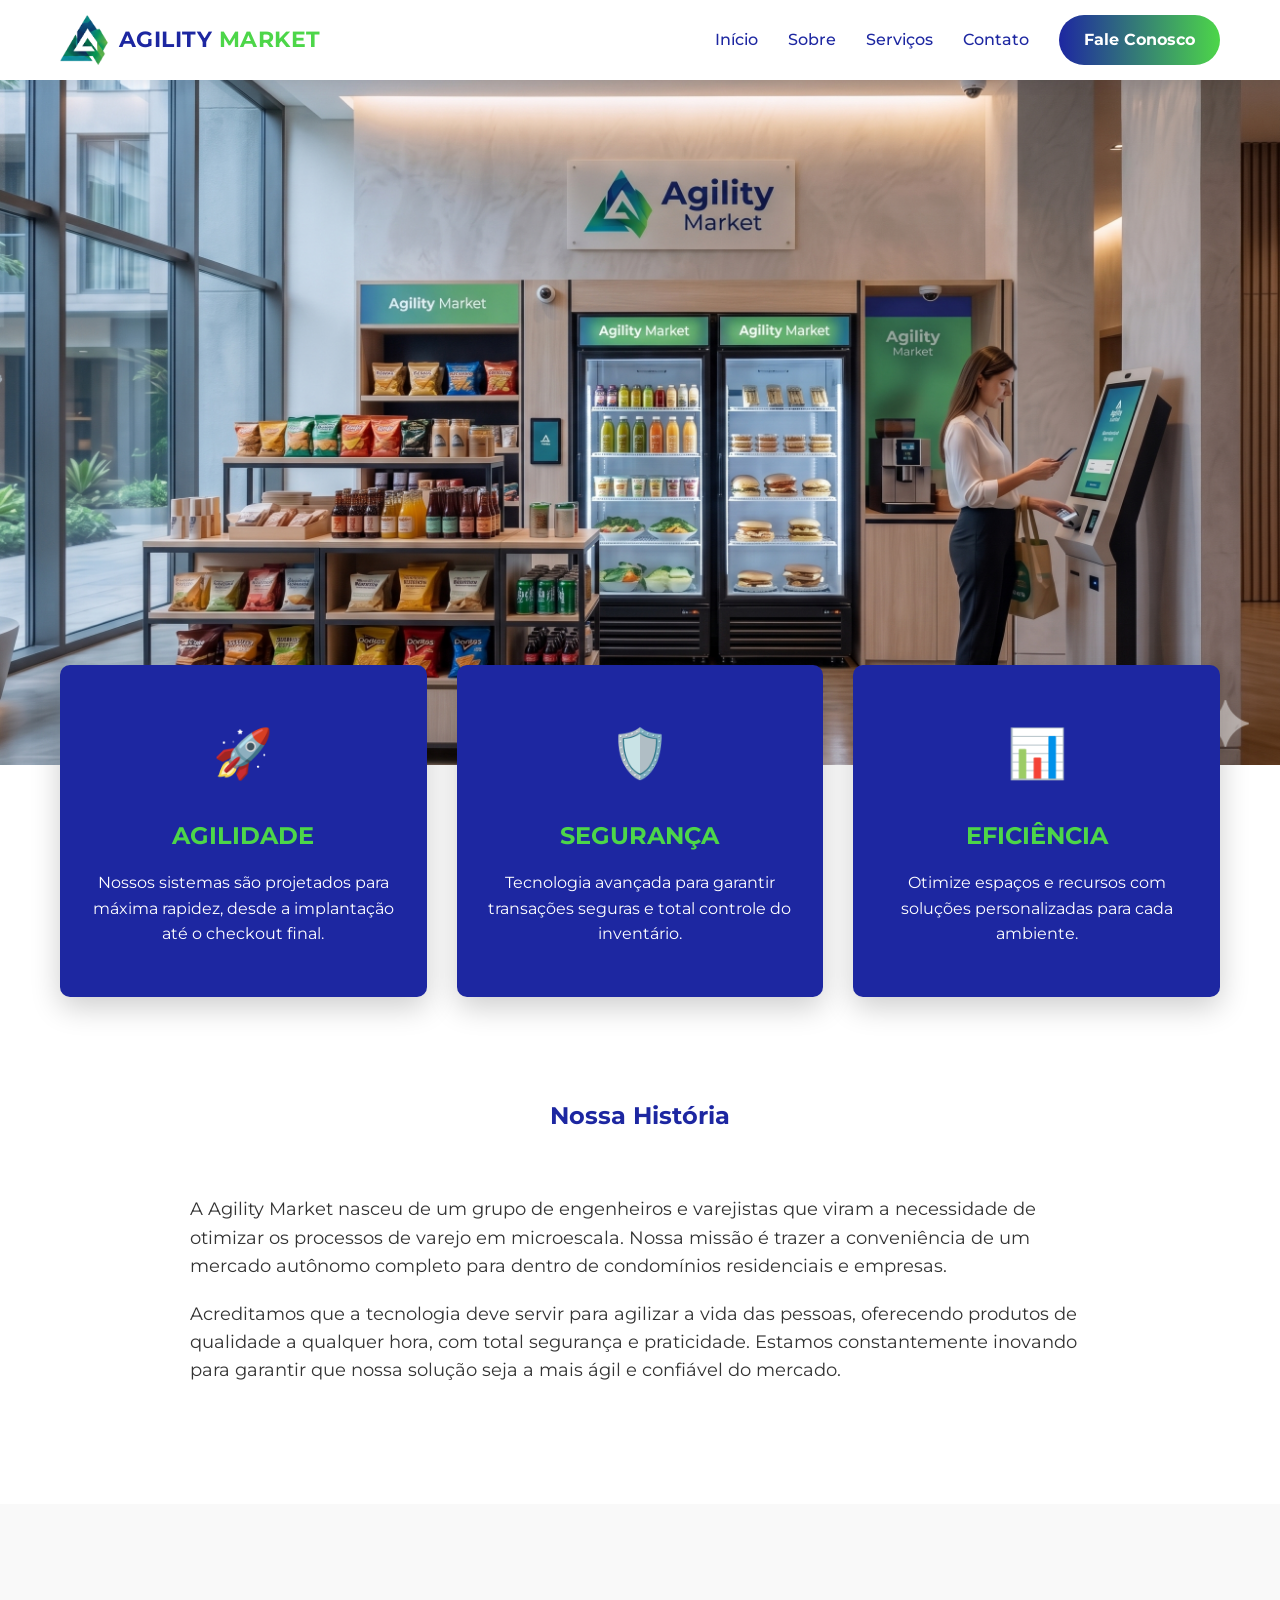
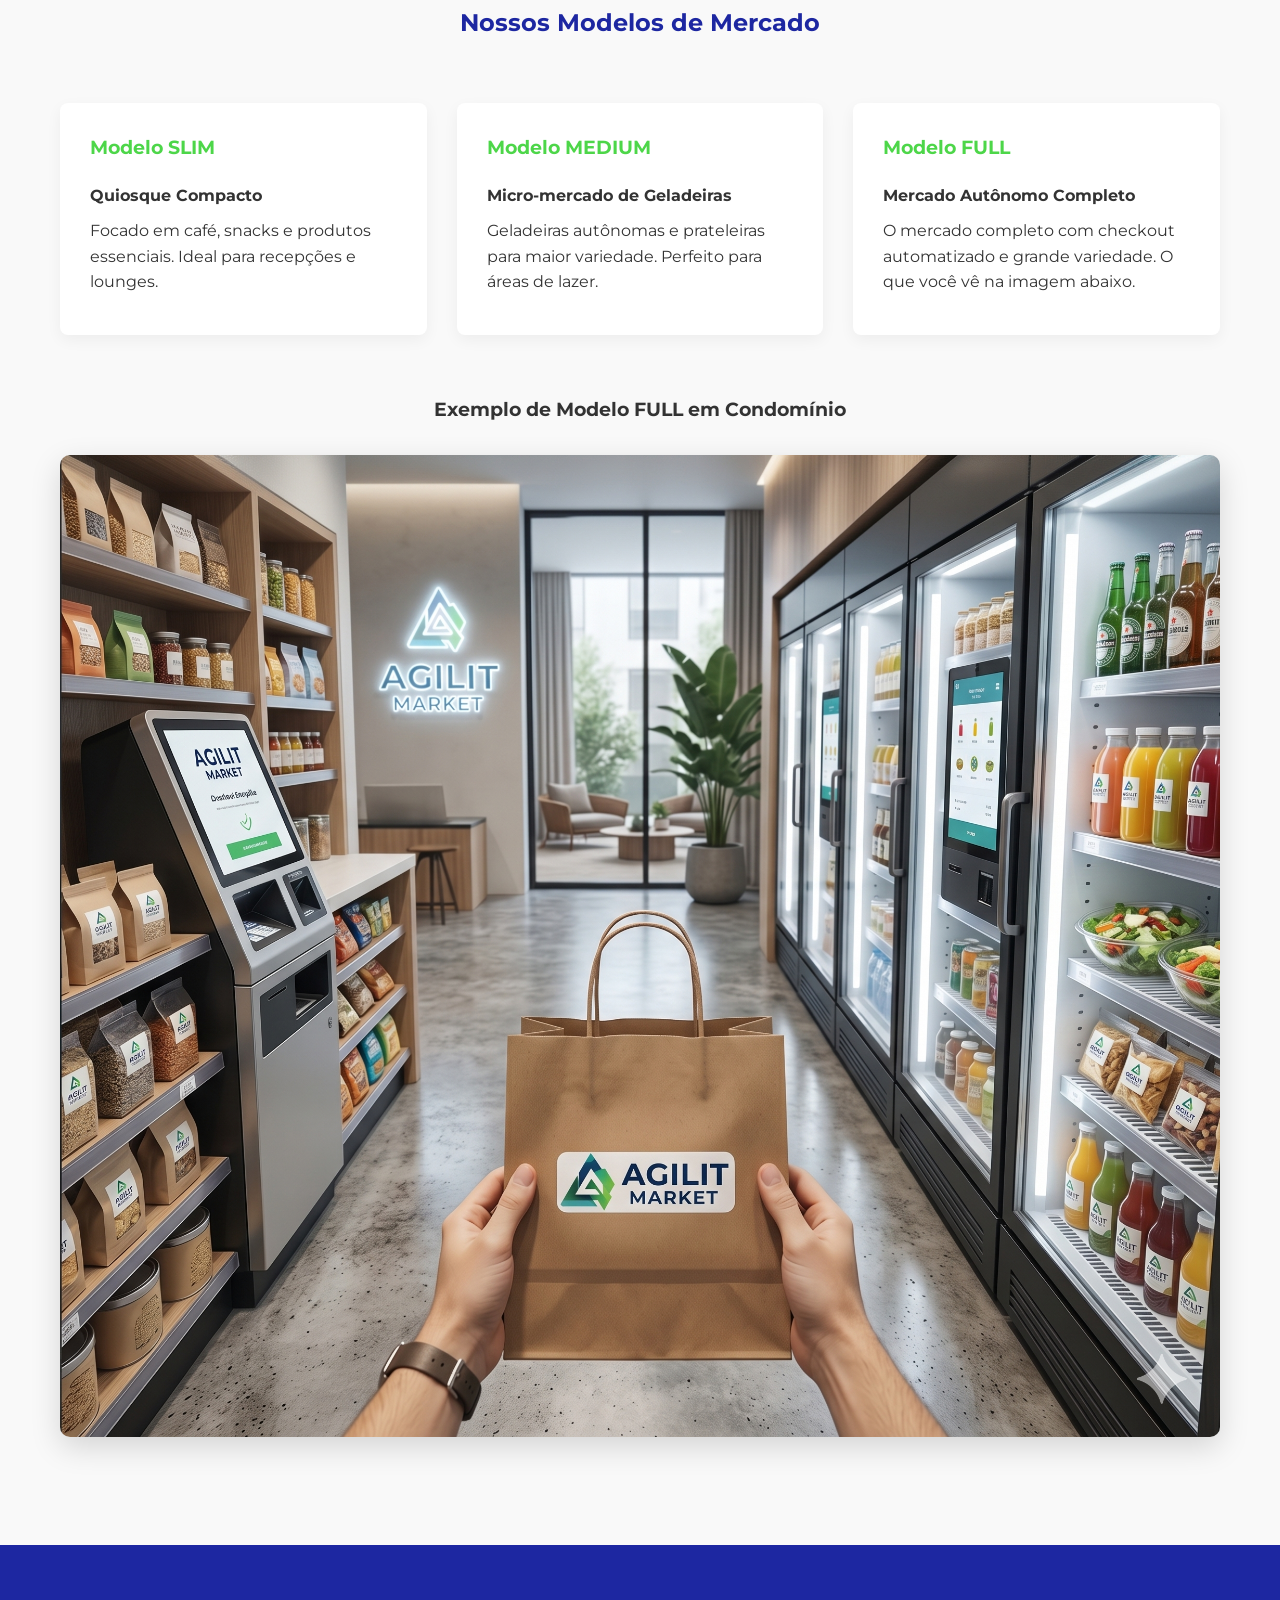
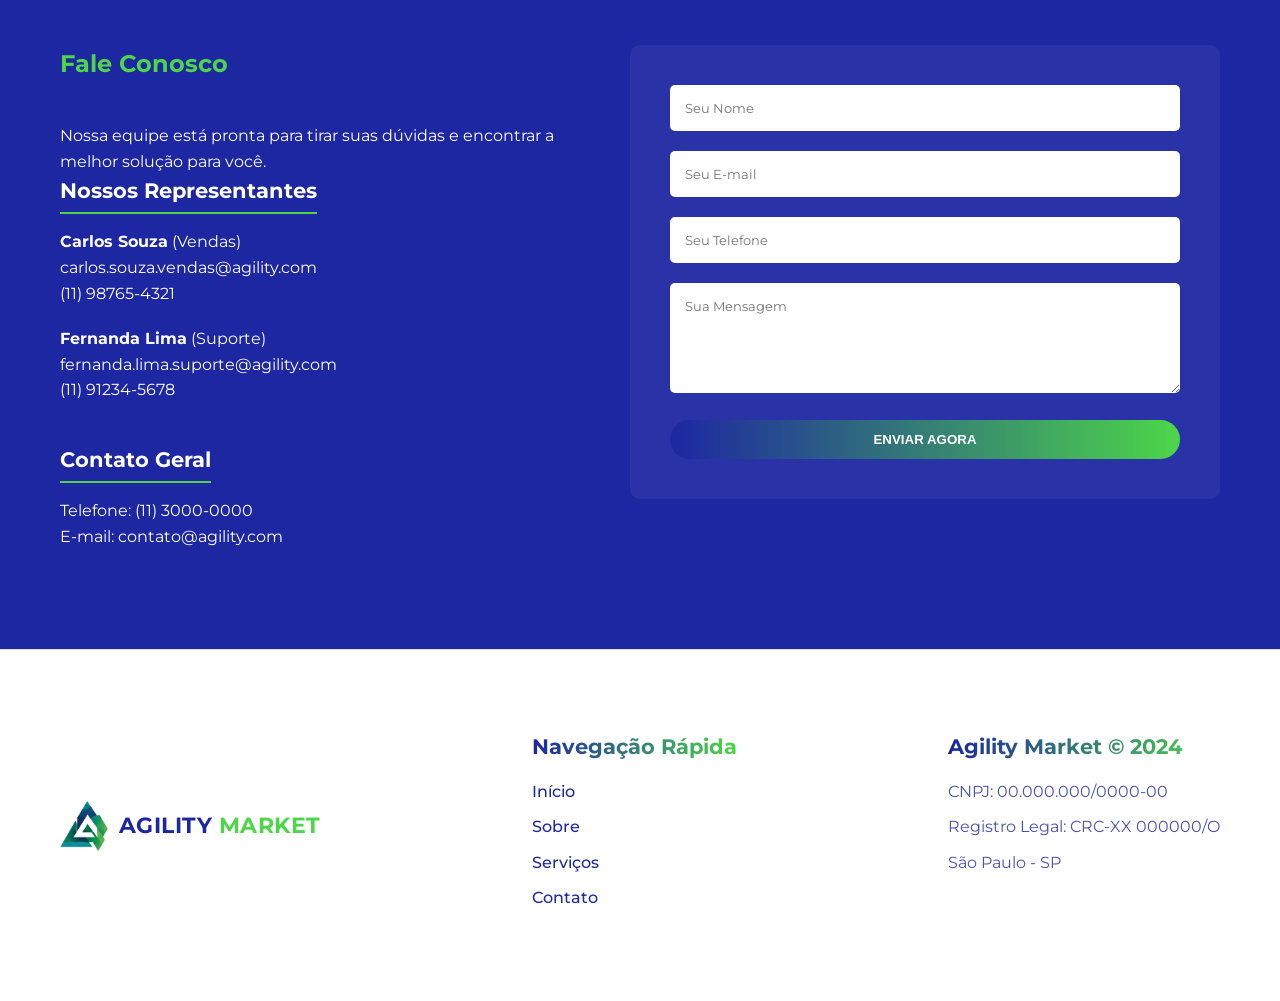
==== index.html @ 7a5734ac "Primeira versão: Landing Page Agility Market completa" ====
<!DOCTYPE html>
<html lang="pt-br">
<head>
    <meta charset="UTF-8">
    <meta name="viewport" content="width=device-width, initial-scale=1.0">
    <title>Agility Market | Soluções Inteligentes de Varejo Autônomo</title>
    <link rel="stylesheet" href="style.css">
    <link href="https://fonts.googleapis.com/css2?family=Montserrat:wght@400;500;700&display=swap" rel="stylesheet">
</head>
<body>

    <header>
        <nav class="container">
            <div class="logo">
                <img src="assets/logo_transparent.png" alt="Logotipo Agility Market">
                <span class="logo-text">AGILITY <strong>MARKET</strong></span>
            </div>
            <ul>
                <li><a href="#inicio">Início</a></li>
                <li><a href="#sobre">Sobre</a></li>
                <li><a href="#servicos">Serviços</a></li>
                <li><a href="#contato">Contato</a></li>
                <li class="btn-destaque"><a href="#contato">Fale Conosco</a></li>
            </ul>
        </nav>
    </header>

    <section id="inicio" class="hero">
        <div class="container hero-content">
            </div>
    </section>

    <section class="container cards-sobrepostos-wrapper">
        <div class="cards-grid">
            <div class="card">
                <div class="icon">🚀</div>
                <h3>AGILIDADE</h3>
                <p>Nossos sistemas são projetados para máxima rapidez, desde a implantação até o checkout final.</p>
            </div>
            <div class="card">
                <div class="icon">🛡️</div>
                <h3>SEGURANÇA</h3>
                <p>Tecnologia avançada para garantir transações seguras e total controle do inventário.</p>
            </div>
            <div class="card">
                <div class="icon">📊</div>
                <h3>EFICIÊNCIA</h3>
                <p>Otimize espaços e recursos com soluções personalizadas para cada ambiente.</p>
            </div>
        </div>
    </section>

    <section id="sobre" class="section sobre">
        <div class="container sobre-wrapper">
            <h2>Nossa História</h2>
            <div class="sobre-conteudo">
                <p>A Agility Market nasceu de um grupo de engenheiros e varejistas que viram a necessidade de otimizar os processos de varejo em microescala. Nossa missão é trazer a conveniência de um mercado autônomo completo para dentro de condomínios residenciais e empresas.</p>
                <p>Acreditamos que a tecnologia deve servir para agilizar a vida das pessoas, oferecendo produtos de qualidade a qualquer hora, com total segurança e praticidade. Estamos constantemente inovando para garantir que nossa solução seja a mais ágil e confiável do mercado.</p>
            </div>
        </div>
    </section>

    <section id="servicos" class="section servicos">
        <div class="container">
            <h2>Nossos Modelos de Mercado</h2>
            <div class="servicos-grade">
                <div class="modelo-card">
                    <h3>Modelo SLIM</h3>
                    <div class="modelo-info">
                        <p><strong>Quiosque Compacto</strong></p>
                        <p>Focado em café, snacks e produtos essenciais. Ideal para recepções e lounges.</p>
                    </div>
                </div>
                <div class="modelo-card">
                    <h3>Modelo MEDIUM</h3>
                    <div class="modelo-info">
                        <p><strong>Micro-mercado de Geladeiras</strong></p>
                        <p>Geladeiras autônomas e prateleiras para maior variedade. Perfeito para áreas de lazer.</p>
                    </div>
                </div>
                <div class="modelo-card">
                    <h3>Modelo FULL</h3>
                    <div class="modelo-info">
                        <p><strong>Mercado Autônomo Completo</strong></p>
                        <p>O mercado completo com checkout automatizado e grande variedade. O que você vê na imagem abaixo.</p>
                    </div>
                </div>
            </div>
            <div class="servicos-exemplo">
                <h3>Exemplo de Modelo FULL em Condomínio</h3>
                <img src="assets/market.png" alt="Exemplo de Mercado Autônomo Agilit Market" class="img-servico">
            </div>
        </div>
    </section>

    <section id="contato" class="section contato">
        <div class="container contato-wrapper">
            <div class="contato-info">
                <h2>Fale Conosco</h2>
                <p>Nossa equipe está pronta para tirar suas dúvidas e encontrar a melhor solução para você.</p>
                
                <div class="representantes">
                    <h3>Nossos Representantes</h3>
                    <div class="representante">
                        <p><strong>Carlos Souza</strong> (Vendas)</p>
                        <p>carlos.souza.vendas@agility.com</p>
                        <p>(11) 98765-4321</p>
                    </div>
                    <div class="representante">
                        <p><strong>Fernanda Lima</strong> (Suporte)</p>
                        <p>fernanda.lima.suporte@agility.com</p>
                        <p>(11) 91234-5678</p>
                    </div>
                </div>
                
                <div class="contato-principal">
                    <h3>Contato Geral</h3>
                    <p>Telefone: (11) 3000-0000</p>
                    <p>E-mail: contato@agility.com</p>
                </div>
            </div>
            
            <div class="contato-formulario">
                <form action="#">
                    <div class="form-group">
                        <input type="text" id="nome" name="nome" placeholder="Seu Nome" required>
                    </div>
                    <div class="form-group">
                        <input type="email" id="email" name="email" placeholder="Seu E-mail" required>
                    </div>
                    <div class="form-group">
                        <input type="tel" id="telefone" name="telefone" placeholder="Seu Telefone" required>
                    </div>
                    <div class="form-group">
                        <textarea id="mensagem" name="mensagem" placeholder="Sua Mensagem" rows="5" required></textarea>
                    </div>
                    <button type="submit" class="btn-principal form-btn">ENVIAR AGORA</button>
                </form>
            </div>
        </div>
    </section>

    <footer>
        <div class="container footer-wrapper">
            <div class="footer-logo">
                <img src="assets/logo_transparent.png" alt="Logotipo Agility Market">
                <span class="logo-text">AGILITY <strong>MARKET</strong></span>
            </div>
            <div class="footer-nav">
                <h3 class="texto-degrade">Navegação Rápida</h3>
                <ul>
                    <li><a href="#inicio">Início</a></li>
                    <li><a href="#sobre">Sobre</a></li>
                    <li><a href="#servicos">Serviços</a></li>
                    <li><a href="#contato">Contato</a></li>
                </ul>
            </div>
            <div class="footer-legal">
                <h3 class="texto-degrade">Agility Market © 2024</h3>
                <p>CNPJ: 00.000.000/0000-00</p>
                <p>Registro Legal: CRC-XX 000000/O</p>
                <p>São Paulo - SP</p>
            </div>
        </div>
    </footer>

</body>
</html>
---- style.css ----
:root {
    /* Variáveis de Cor - Usei exatamente os códigos fornecidos */
    --primary-green: #4DD649; /* Verde Vibrante */
    --primary-blue: #1D27A1;  /* Azul Escuro */
    --white: #ffffff;
    --light-gray: #f9f9f9;
    --dark-gray: #333;
    --footer-dark: #11185e; /* Um azul ainda mais escuro para o rodapé */
    --text-on-dark: #ffffff;
    --text-on-light: #333;
    --header-height: 80px; /* Altura do cabeçalho */
}

* {
    margin: 0;
    padding: 0;
    box-sizing: border-box;
}

body {
    font-family: 'Montserrat', sans-serif;
    color: var(--text-on-light);
    line-height: 1.6;
    overflow-x: hidden;
}

.container {
    max-width: 1200px;
    margin: 0 auto;
    padding: 0 20px;
}

.section {
    padding: 100px 0;
}

/* Novo: Estilo do texto ao lado do logo */
.logo, .footer-logo {
    display: flex;
    align-items: center;
    gap: 10px;
}

.logo-text {
    font-size: 1.4rem;
    font-weight: 700;
    color: var(--primary-blue);
    letter-spacing: 0.5px;
}

.logo-text strong {
    color: var(--primary-green);
}

/* Botões Reutilizáveis e Degradê */
.btn-principal, .btn-destaque a {
    display: inline-block;
    background: linear-gradient(90deg, var(--primary-blue) 0%, var(--primary-green) 100%);
    color: var(--white) !important;
    padding: 12px 25px;
    text-decoration: none;
    font-weight: bold;
    border-radius: 30px;
    border: none;
    cursor: pointer;
    transition: transform 0.3s, box-shadow 0.3s, background 0.3s;
}

.btn-principal:hover, .btn-destaque a:hover {
    background: linear-gradient(90deg, var(--primary-green) 0%, var(--primary-blue) 100%);
    color: var(--white);
    transform: translateY(-2px);
    box-shadow: 0 5px 15px rgba(0,0,0,0.2);
}

/* Header */
header {
    background: var(--white);
    height: var(--header-height);
    position: fixed;
    top: 0;
    left: 0;
    width: 100%;
    z-index: 100;
    box-shadow: 0 2px 15px rgba(0,0,0,0.08);
    display: flex;
    align-items: center;
}

nav {
    display: flex;
    justify-content: space-between;
    align-items: center;
    width: 100%;
}

.logo img, .footer-logo img {
    height: 50px;
}

nav ul {
    display: flex;
    list-style: none;
    gap: 30px;
    align-items: center;
}

nav a {
    text-decoration: none;
    color: var(--primary-blue);
    font-weight: 500;
    transition: color 0.3s;
}

nav a:hover {
    color: var(--primary-green);
}

/* Hero Section */
.hero {
    background: url('assets/Gemini_Generated_Image_py12vxpy12vxpy12.png'); 
    background-size: cover;
    background-position: center;
    min-height: 85vh; 
    padding: calc(var(--header-height) + 120px) 0 220px; 
    color: var(--text-on-dark);
    text-align: center;
    display: flex;
    align-items: flex-start; 
    position: relative;
    overflow: hidden; 
}

.hero-content {
    width: 100%;
    margin-top: 50px; 
}

.hero h1 {
    font-size: 3.8rem; 
    line-height: 1.1;
    margin-bottom: 25px;
    font-weight: 700;
}

.hero h1 span {
    color: var(--primary-green); 
}

.hero p {
    font-size: 1.25rem;
    max-width: 750px;
    margin: 0 auto 50px;
}

/* Cards Sobrepostos no Hero */
.cards-sobrepostos-wrapper {
    margin-top: -100px; 
    position: relative;
    z-index: 10;
}

.cards-grid {
    display: grid;
    grid-template-columns: repeat(3, 1fr);
    gap: 30px;
}

.card {
    background: var(--primary-blue);
    padding: 50px 30px;
    border-radius: 10px;
    text-align: center;
    color: var(--text-on-dark);
    box-shadow: 0 10px 30px rgba(0,0,0,0.2);
    transition: transform 0.3s, box-shadow 0.3s;
}

.card:hover {
    transform: translateY(-10px);
    box-shadow: 0 15px 40px rgba(0,0,0,0.3);
}

.card .icon {
    font-size: 3rem;
    margin-bottom: 25px;
    color: var(--primary-green);
}

.card h3 {
    color: var(--primary-green);
    margin-bottom: 15px;
    font-size: 1.5rem;
}

/* Sobre */
.sobre {
    background: var(--white);
}

.sobre h2 {
    color: var(--primary-blue);
    text-align: center;
    margin-bottom: 60px;
}

.sobre-conteudo {
    max-width: 900px;
    margin: 0 auto;
}

.sobre-conteudo p {
    margin-bottom: 20px;
    font-size: 1.1rem;
    color: var(--dark-gray);
}

/* Serviços */
.servicos {
    background: var(--light-gray);
}

.servicos h2 {
    color: var(--primary-blue);
    text-align: center;
    margin-bottom: 60px;
}

.servicos-grade {
    display: grid;
    grid-template-columns: repeat(3, 1fr);
    gap: 30px;
    margin-bottom: 60px;
}

.modelo-card {
    background: var(--white);
    padding: 30px;
    border-radius: 8px;
    box-shadow: 0 5px 15px rgba(0,0,0,0.05);
}

.modelo-card h3 {
    color: var(--primary-green);
    margin-bottom: 20px;
}

.modelo-info p {
    margin-bottom: 10px;
    color: var(--dark-gray);
}

.servicos-exemplo {
    text-align: center;
    margin-top: 50px;
}

.servicos-exemplo h3 {
    margin-bottom: 30px;
}

.img-servico {
    max-width: 100%;
    height: auto;
    border-radius: 10px;
    box-shadow: 0 10px 30px rgba(0,0,0,0.15);
}

/* Contato */
.contato {
    background: var(--primary-blue);
    color: var(--text-on-dark);
}

.contato h2 {
    color: var(--primary-green);
    margin-bottom: 40px;
}

.contato h3 {
    margin-bottom: 15px;
    font-size: 1.3rem;
    border-bottom: 2px solid var(--primary-green);
    display: inline-block;
    padding-bottom: 5px;
}

.contato-wrapper {
    display: flex;
    gap: 60px;
    align-items: start;
}

.contato-info {
    flex: 1;
}

.representantes {
    margin-bottom: 40px;
}

.representante {
    margin-bottom: 20px;
}

.contato-principal {
    margin-top: 30px;
}

.contato-formulario {
    flex: 1;
    background: rgba(255, 255, 255, 0.05);
    padding: 40px;
    border-radius: 10px;
}

.form-group {
    margin-bottom: 20px;
}

.contato-formulario input,
.contato-formulario textarea {
    width: 100%;
    padding: 15px;
    border-radius: 5px;
    border: none;
    background: var(--white);
    font-family: 'Montserrat', sans-serif;
}

.form-btn {
    width: 100%;
}

/* Rodapé Modificado (Branco com letras azuis e degradê verde) */
footer {
    background: var(--white); 
    padding: 80px 0;
    color: var(--primary-blue); 
    border-top: 1px solid #e0e0e0;
}

.footer-wrapper {
    display: flex;
    justify-content: space-between;
    gap: 40px;
}

.footer-nav ul {
    list-style: none;
}

.footer-nav li {
    margin-bottom: 10px;
}

.footer-nav a {
    text-decoration: none;
    color: var(--primary-blue); 
    transition: color 0.3s;
    font-weight: 500;
}

.footer-nav a:hover {
    color: var(--primary-green);
}

.footer-legal p {
    margin-bottom: 10px;
    color: var(--primary-blue); 
    opacity: 0.8;
}

/* Classe para o texto em Degradê no Rodapé */
.texto-degrade {
    background: linear-gradient(90deg, var(--primary-blue) 0%, var(--primary-green) 100%);
    -webkit-background-clip: text;
    -webkit-text-fill-color: transparent;
    margin-bottom: 15px;
    font-size: 1.3rem;
}

/* Responsividade Básica (Media Queries) */
@media (max-width: 992px) {
    .hero h1 { font-size: 2.8rem; }
    .hero p { font-size: 1.1rem; }
    .cards-grid, .servicos-grade { grid-template-columns: repeat(2, 1fr); }
    .contato-wrapper { flex-direction: column; }
    .footer-wrapper { flex-direction: column; text-align: center; align-items: center;}
    .footer-logo {justify-content: center;}
}

@media (max-width: 768px) {
    .hero h1 { font-size: 2.2rem; }
    .cards-grid, .servicos-grade { grid-template-columns: 1fr; }
    nav ul { display: none; } 
}
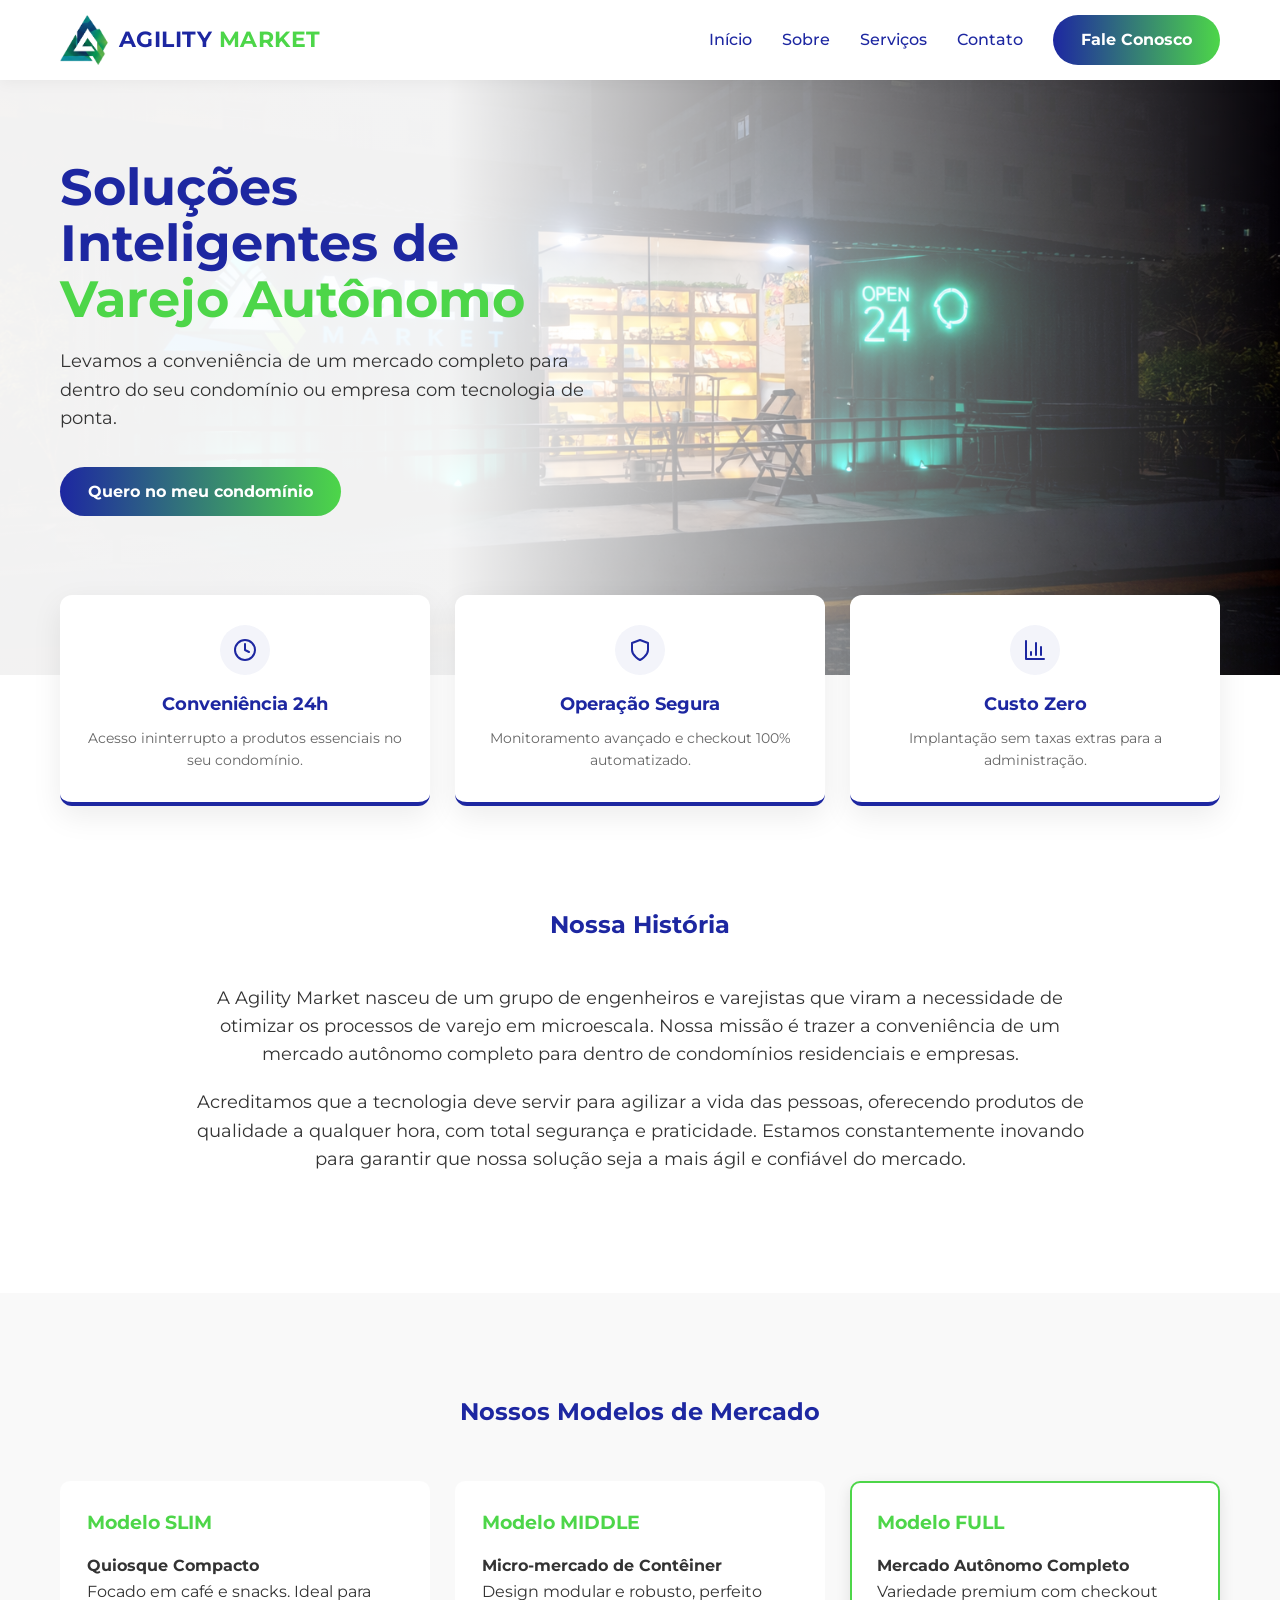
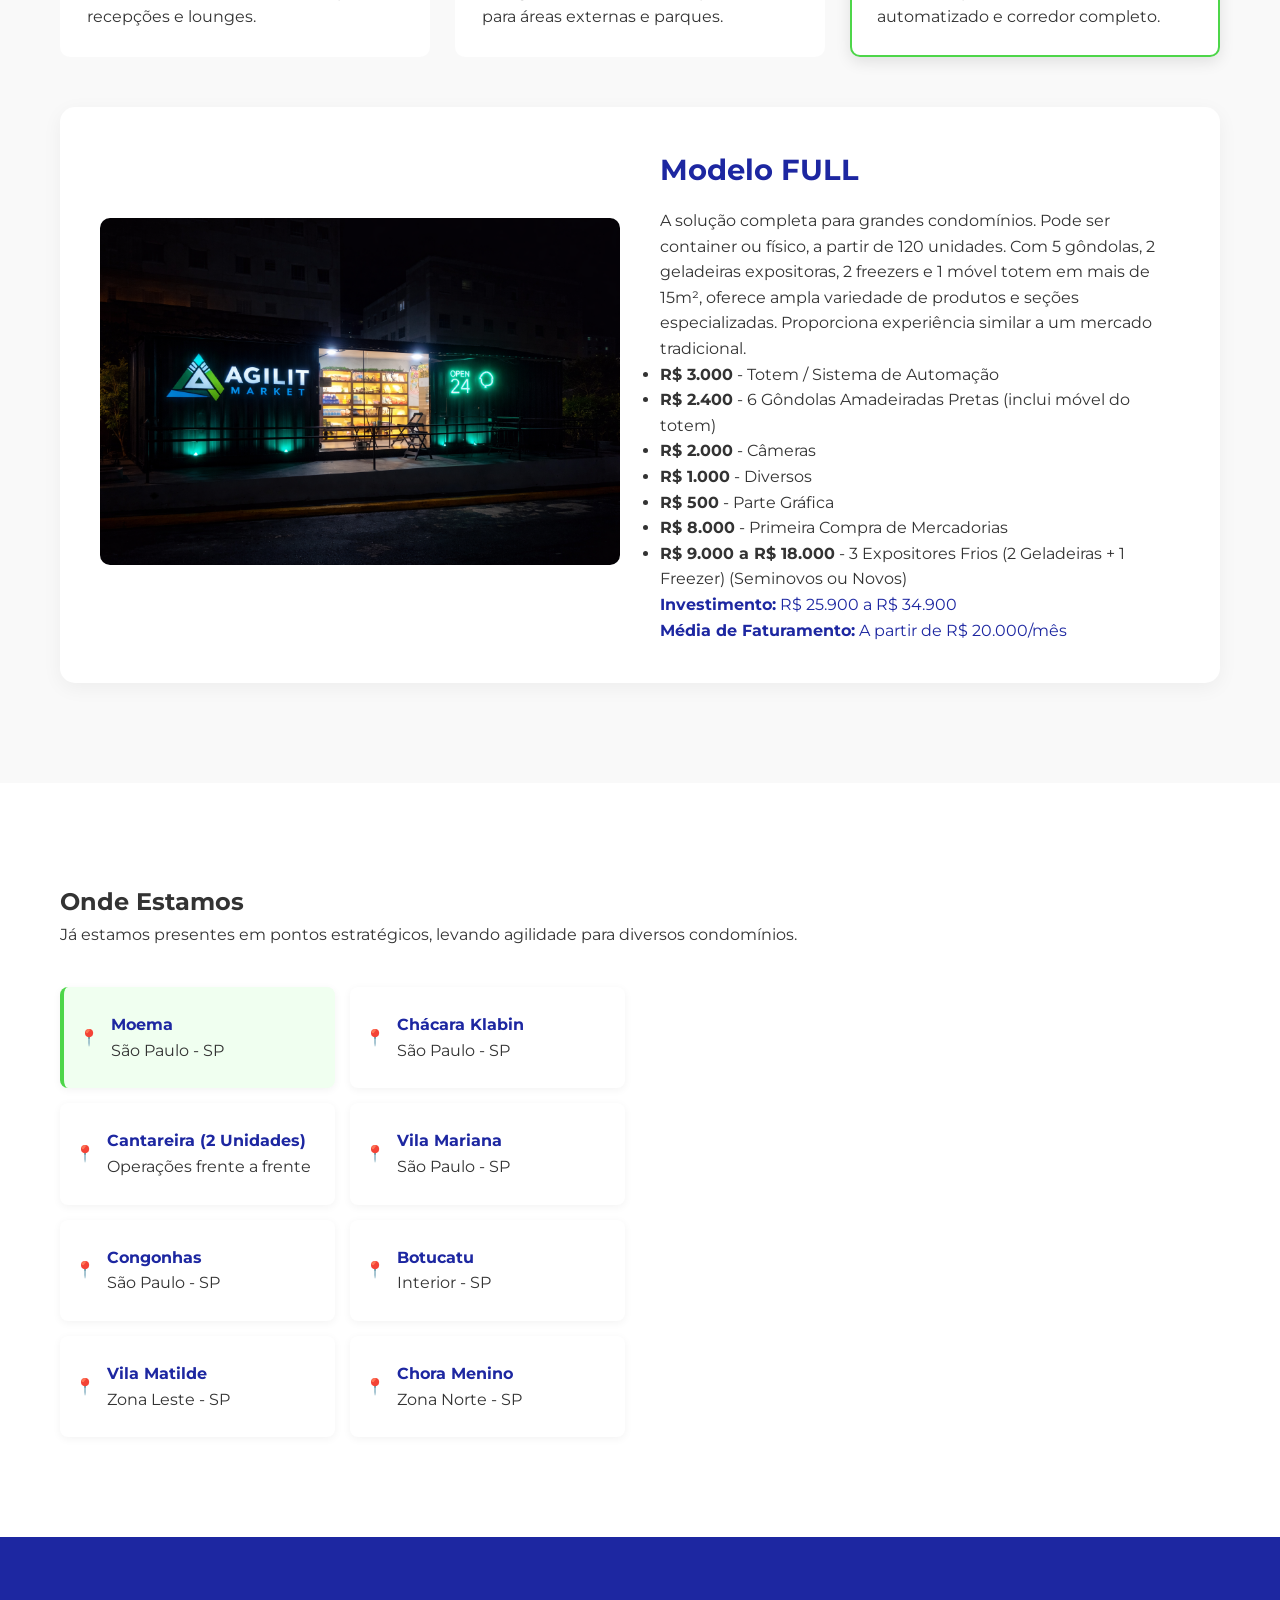
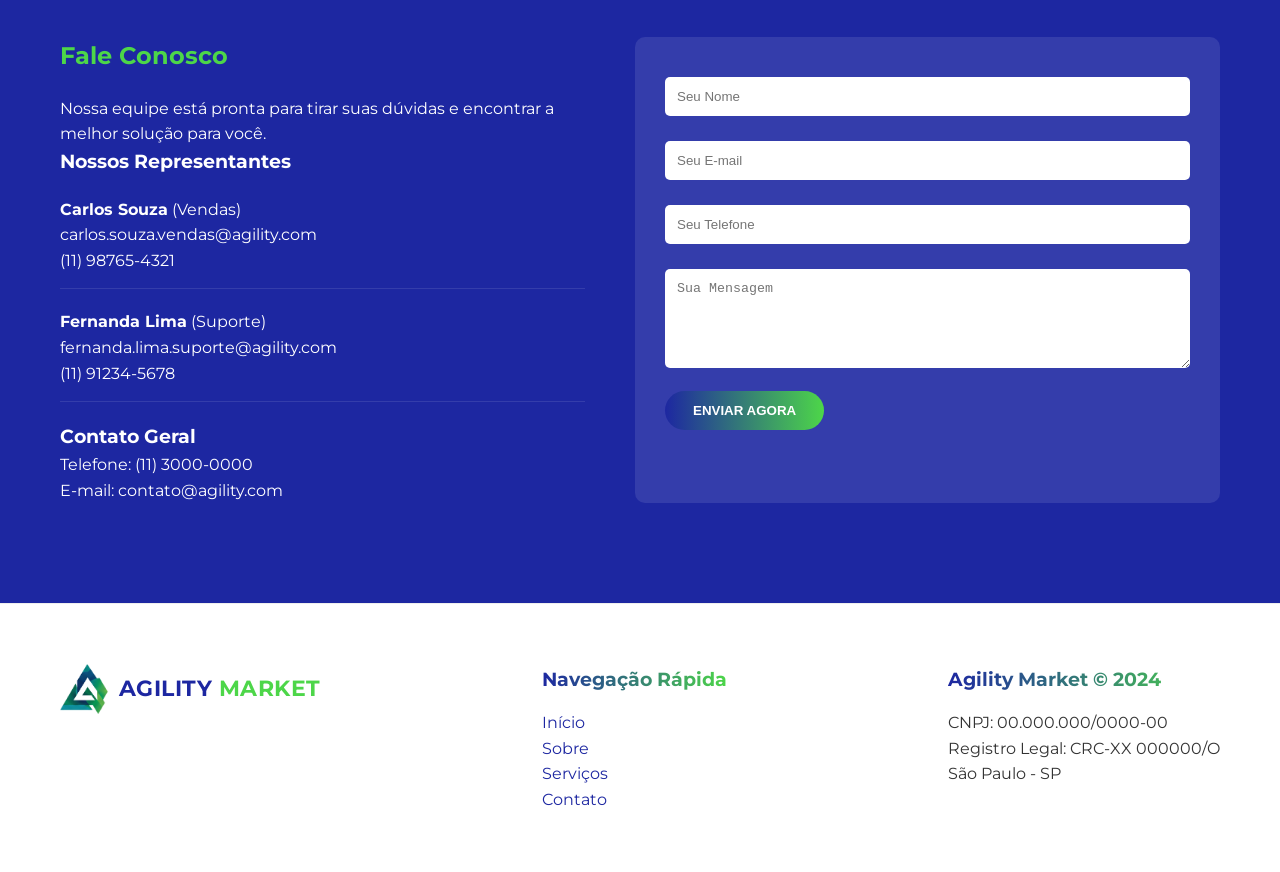
==== commit 0d37cedc: "Adição de imagens dos modelos das lojas, adição de mapa da localização das lojas e banner" ====
--- a/index.html
+++ b/index.html
@@ -1,5 +1,6 @@
 <!DOCTYPE html>
 <html lang="pt-br">
+
 <head>
     <meta charset="UTF-8">
     <meta name="viewport" content="width=device-width, initial-scale=1.0">
@@ -7,6 +8,7 @@
     <link rel="stylesheet" href="style.css">
     <link href="https://fonts.googleapis.com/css2?family=Montserrat:wght@400;500;700&display=swap" rel="stylesheet">
 </head>
+
 <body>
 
     <header>
@@ -25,37 +27,69 @@
         </nav>
     </header>
 
-    <section id="inicio" class="hero">
-        <div class="container hero-content">
-            </div>
-    </section>
+<section id="inicio" class="hero">
+    <div class="container hero-layout">
+        <div class="hero-text">
+            <h1>Soluções Inteligentes de <br><span>Varejo Autônomo</span></h1>
+            <p>Levamos a conveniência de um mercado completo para dentro do seu condomínio ou empresa com tecnologia de ponta.</p>
+            <div class="hero-actions">
+                <a href="#contato" class="btn-principal">Quero no meu condomínio</a>
+            </div>
+        </div>
+        <div class="hero-image-space"></div>
+    </div>
+</section>
 
     <section class="container cards-sobrepostos-wrapper">
         <div class="cards-grid">
-            <div class="card">
-                <div class="icon">🚀</div>
-                <h3>AGILIDADE</h3>
-                <p>Nossos sistemas são projetados para máxima rapidez, desde a implantação até o checkout final.</p>
-            </div>
-            <div class="card">
-                <div class="icon">🛡️</div>
-                <h3>SEGURANÇA</h3>
-                <p>Tecnologia avançada para garantir transações seguras e total controle do inventário.</p>
-            </div>
-            <div class="card">
-                <div class="icon">📊</div>
-                <h3>EFICIÊNCIA</h3>
-                <p>Otimize espaços e recursos com soluções personalizadas para cada ambiente.</p>
-            </div>
-        </div>
-    </section>
-
+            <div class="card-compacto">
+                <div class="icon-svg-small">
+                    <svg width="24" height="24" viewBox="0 0 24 24" fill="none" stroke="currentColor" stroke-width="2"
+                        stroke-linecap="round" stroke-linejoin="round">
+                        <circle cx="12" cy="12" r="10"></circle>
+                        <polyline points="12 6 12 12 16 14"></polyline>
+                    </svg>
+                </div>
+                <h3>Conveniência 24h</h3>
+                <p>Acesso ininterrupto a produtos essenciais no seu condomínio.</p>
+            </div>
+
+            <div class="card-compacto">
+                <div class="icon-svg-small">
+                    <svg width="24" height="24" viewBox="0 0 24 24" fill="none" stroke="currentColor" stroke-width="2"
+                        stroke-linecap="round" stroke-linejoin="round">
+                        <path d="M12 22s8-4 8-10V5l-8-3-8 3v7c0 6 8 10 8 10z"></path>
+                    </svg>
+                </div>
+                <h3>Operação Segura</h3>
+                <p>Monitoramento avançado e checkout 100% automatizado.</p>
+            </div>
+
+            <div class="card-compacto">
+                <div class="icon-svg-small">
+                    <svg width="24" height="24" viewBox="0 0 24 24" fill="none" stroke="currentColor" stroke-width="2"
+                        stroke-linecap="round" stroke-linejoin="round">
+                        <path d="M3 3v18h18"></path>
+                        <path d="M18 17V9"></path>
+                        <path d="M13 17V5"></path>
+                        <path d="M8 17v-3"></path>
+                    </svg>
+                </div>
+                <h3>Custo Zero</h3>
+                <p>Implantação sem taxas extras para a administração.</p>
+            </div>
+        </div>
+    </section>
     <section id="sobre" class="section sobre">
         <div class="container sobre-wrapper">
             <h2>Nossa História</h2>
             <div class="sobre-conteudo">
-                <p>A Agility Market nasceu de um grupo de engenheiros e varejistas que viram a necessidade de otimizar os processos de varejo em microescala. Nossa missão é trazer a conveniência de um mercado autônomo completo para dentro de condomínios residenciais e empresas.</p>
-                <p>Acreditamos que a tecnologia deve servir para agilizar a vida das pessoas, oferecendo produtos de qualidade a qualquer hora, com total segurança e praticidade. Estamos constantemente inovando para garantir que nossa solução seja a mais ágil e confiável do mercado.</p>
+                <p>A Agility Market nasceu de um grupo de engenheiros e varejistas que viram a necessidade de otimizar
+                    os processos de varejo em microescala. Nossa missão é trazer a conveniência de um mercado autônomo
+                    completo para dentro de condomínios residenciais e empresas.</p>
+                <p>Acreditamos que a tecnologia deve servir para agilizar a vida das pessoas, oferecendo produtos de
+                    qualidade a qualquer hora, com total segurança e praticidade. Estamos constantemente inovando para
+                    garantir que nossa solução seja a mais ágil e confiável do mercado.</p>
             </div>
         </div>
     </section>
@@ -64,31 +98,132 @@
         <div class="container">
             <h2>Nossos Modelos de Mercado</h2>
             <div class="servicos-grade">
-                <div class="modelo-card">
+                <div class="modelo-card" onclick="alterarModelo('slim', this)" style="cursor: pointer;">
                     <h3>Modelo SLIM</h3>
                     <div class="modelo-info">
                         <p><strong>Quiosque Compacto</strong></p>
-                        <p>Focado em café, snacks e produtos essenciais. Ideal para recepções e lounges.</p>
-                    </div>
-                </div>
-                <div class="modelo-card">
-                    <h3>Modelo MEDIUM</h3>
+                        <p>Focado em café e snacks. Ideal para recepções e lounges.</p>
+                    </div>
+                </div>
+
+                <div class="modelo-card" onclick="alterarModelo('middle', this)" style="cursor: pointer;">
+                    <h3>Modelo MIDDLE</h3>
                     <div class="modelo-info">
-                        <p><strong>Micro-mercado de Geladeiras</strong></p>
-                        <p>Geladeiras autônomas e prateleiras para maior variedade. Perfeito para áreas de lazer.</p>
-                    </div>
-                </div>
-                <div class="modelo-card">
+                        <p><strong>Micro-mercado de Contêiner</strong></p>
+                        <p>Design modular e robusto, perfeito para áreas externas e parques.</p>
+                    </div>
+                </div>
+
+                <div class="modelo-card ativo" onclick="alterarModelo('full', this)" style="cursor: pointer;">
                     <h3>Modelo FULL</h3>
                     <div class="modelo-info">
                         <p><strong>Mercado Autônomo Completo</strong></p>
-                        <p>O mercado completo com checkout automatizado e grande variedade. O que você vê na imagem abaixo.</p>
-                    </div>
-                </div>
-            </div>
-            <div class="servicos-exemplo">
-                <h3>Exemplo de Modelo FULL em Condomínio</h3>
-                <img src="assets/market.png" alt="Exemplo de Mercado Autônomo Agilit Market" class="img-servico">
+                        <p>Variedade premium com checkout automatizado e corredor completo.</p>
+                    </div>
+                </div>
+            </div>
+
+            <div class="detalhe-modelo-wrapper" id="exibicao-modelo">
+                <div class="detalhe-imagem">
+                    <img id="imagem-modelo" src="assets/bannerefull.png" alt="Modelo de Mercado">
+                </div>
+                <div class="detalhe-texto">
+                    <h3 id="titulo-modelo">Modelo FULL</h3>
+                    <div id="descricao-modelo" class="descricao-box">
+                    </div>
+                </div>
+            </div>
+        </div>
+    </section>
+
+    <section id="unidades" class="section unidades">
+        <div class="container">
+            <h2>Onde Estamos</h2>
+            <p class="subtitulo-unidades">Já estamos presentes em pontos estratégicos, levando agilidade para diversos
+                condomínios.</p>
+
+            <div class="unidades-wrapper">
+                <div class="unidades-lista">
+                    <div class="unidade-item unidade-ativa"
+                        onclick="alterarMapa('https://maps.google.com/maps?q=Moema,Sao%20Paulo&output=embed', this)"
+                        style="cursor: pointer;">
+                        <span class="pin">📍</span>
+                        <div>
+                            <h4>Moema</h4>
+                            <p>São Paulo - SP</p>
+                        </div>
+                    </div>
+                    <div class="unidade-item"
+                        onclick="alterarMapa('https://maps.google.com/maps?q=Chacara%20Klabin,Sao%20Paulo&output=embed', this)"
+                        style="cursor: pointer;">
+                        <span class="pin">📍</span>
+                        <div>
+                            <h4>Chácara Klabin</h4>
+                            <p>São Paulo - SP</p>
+                        </div>
+                    </div>
+                    <div class="unidade-item destaque-unidade"
+                        onclick="alterarMapa('https://maps.google.com/maps?q=Cantareira,Sao%20Paulo&output=embed', this)"
+                        style="cursor: pointer;">
+                        <span class="pin">📍</span>
+                        <div>
+                            <h4>Cantareira (2 Unidades)</h4>
+                            <p>Operações frente a frente</p>
+                        </div>
+                    </div>
+                    <div class="unidade-item"
+                        onclick="alterarMapa('https://maps.google.com/maps?q=Vila%20Mariana,Sao%20Paulo&output=embed', this)"
+                        style="cursor: pointer;">
+                        <span class="pin">📍</span>
+                        <div>
+                            <h4>Vila Mariana</h4>
+                            <p>São Paulo - SP</p>
+                        </div>
+                    </div>
+                    <div class="unidade-item"
+                        onclick="alterarMapa('https://maps.google.com/maps?q=Congonhas,Sao%20Paulo&output=embed', this)"
+                        style="cursor: pointer;">
+                        <span class="pin">📍</span>
+                        <div>
+                            <h4>Congonhas</h4>
+                            <p>São Paulo - SP</p>
+                        </div>
+                    </div>
+                    <div class="unidade-item"
+                        onclick="alterarMapa('https://www.google.com/maps/embed?pb=!1m18!1m12!1m3!1d941330.6326102148!2d-49.20509159860329!3d-22.836796564576847!2m3!1f0!2f0!3f0!3m2!1i1024!2i768!4f13.1!3m3!1m2!1s0x94c7260edd4e582b%3A0x798fe74168f8d19b!2sBotucatu%2C%20SP!5e0!3m2!1spt-BR!2sbr!4v1776308746436!5m2!1spt-BR!2sbr', this)"
+                        style="cursor: pointer;">
+                        <span class="pin">📍</span>
+                        <div>
+                            <h4>Botucatu</h4>
+                            <p>Interior - SP</p>
+                        </div>
+                    </div>
+                    <div class="unidade-item"
+                        onclick="alterarMapa('https://maps.google.com/maps?q=Vila%20Matilde,Sao%20Paulo&output=embed', this)"
+                        style="cursor: pointer;">
+                        <span class="pin">📍</span>
+                        <div>
+                            <h4>Vila Matilde</h4>
+                            <p>Zona Leste - SP</p>
+                        </div>
+                    </div>
+                    <div class="unidade-item"
+                        onclick="alterarMapa('https://maps.google.com/maps?q=Chora%20Menino,Sao%20Paulo&output=embed', this)"
+                        style="cursor: pointer;">
+                        <span class="pin">📍</span>
+                        <div>
+                            <h4>Chora Menino</h4>
+                            <p>Zona Norte - SP</p>
+                        </div>
+                    </div>
+                </div>
+
+                <div class="unidades-mapa">
+                    <iframe id="mapa-iframe" src="https://maps.google.com/maps?q=Moema,Sao%20Paulo&output=embed"
+                        width="100%" height="100%" style="border:0;" allowfullscreen="" loading="lazy"
+                        referrerpolicy="no-referrer-when-downgrade">
+                    </iframe>
+                </div>
             </div>
         </div>
     </section>
@@ -98,7 +233,7 @@
             <div class="contato-info">
                 <h2>Fale Conosco</h2>
                 <p>Nossa equipe está pronta para tirar suas dúvidas e encontrar a melhor solução para você.</p>
-                
+
                 <div class="representantes">
                     <h3>Nossos Representantes</h3>
                     <div class="representante">
@@ -112,14 +247,14 @@
                         <p>(11) 91234-5678</p>
                     </div>
                 </div>
-                
+
                 <div class="contato-principal">
                     <h3>Contato Geral</h3>
                     <p>Telefone: (11) 3000-0000</p>
                     <p>E-mail: contato@agility.com</p>
                 </div>
             </div>
-            
+
             <div class="contato-formulario">
                 <form action="#">
                     <div class="form-group">
@@ -164,5 +299,7 @@
         </div>
     </footer>
 
+    <script src="script.js"></script>
 </body>
+
 </html>
--- a/style.css
+++ b/style.css
@@ -1,16 +1,14 @@
 :root {
-    /* Variáveis de Cor - Usei exatamente os códigos fornecidos */
-    --primary-green: #4DD649; /* Verde Vibrante */
-    --primary-blue: #1D27A1;  /* Azul Escuro */
+    --primary-green: #4DD649;
+    --primary-blue: #1D27A1;
     --white: #ffffff;
     --light-gray: #f9f9f9;
     --dark-gray: #333;
-    --footer-dark: #11185e; /* Um azul ainda mais escuro para o rodapé */
-    --text-on-dark: #ffffff;
     --text-on-light: #333;
-    --header-height: 80px; /* Altura do cabeçalho */
-}
-
+    --header-height: 80px;
+}
+
+/* --- Resete e Geral --- */
 * {
     margin: 0;
     padding: 0;
@@ -34,7 +32,15 @@
     padding: 100px 0;
 }
 
-/* Novo: Estilo do texto ao lado do logo */
+/* --- Componentes Reutilizáveis --- */
+/* CORREÇÃO DO LOGO GIGANTE */
+.logo img, 
+.footer-logo img {
+    height: 50px;
+    width: auto;
+    display: block;
+}
+
 .logo, .footer-logo {
     display: flex;
     align-items: center;
@@ -52,346 +58,221 @@
     color: var(--primary-green);
 }
 
-/* Botões Reutilizáveis e Degradê */
 .btn-principal, .btn-destaque a {
     display: inline-block;
     background: linear-gradient(90deg, var(--primary-blue) 0%, var(--primary-green) 100%);
     color: var(--white) !important;
-    padding: 12px 25px;
+    padding: 12px 28px;
     text-decoration: none;
     font-weight: bold;
     border-radius: 30px;
+    transition: all 0.3s ease;
     border: none;
     cursor: pointer;
-    transition: transform 0.3s, box-shadow 0.3s, background 0.3s;
 }
 
 .btn-principal:hover, .btn-destaque a:hover {
-    background: linear-gradient(90deg, var(--primary-green) 0%, var(--primary-blue) 100%);
-    color: var(--white);
-    transform: translateY(-2px);
-    box-shadow: 0 5px 15px rgba(0,0,0,0.2);
-}
-
-/* Header */
+    transform: translateY(-3px);
+    box-shadow: 0 8px 20px rgba(29, 39, 161, 0.3);
+}
+
+/* --- Header --- */
 header {
     background: var(--white);
     height: var(--header-height);
     position: fixed;
-    top: 0;
-    left: 0;
+    top: 0; 
+    width: 100%; 
+    z-index: 100;
+    box-shadow: 0 2px 15px rgba(0, 0, 0, 0.05);
+    display: flex; 
+    align-items: center;
+}
+
+nav {
+    display: flex; 
+    justify-content: space-between; 
+    align-items: center; 
     width: 100%;
-    z-index: 100;
-    box-shadow: 0 2px 15px rgba(0,0,0,0.08);
-    display: flex;
-    align-items: center;
-}
-
-nav {
-    display: flex;
-    justify-content: space-between;
-    align-items: center;
-    width: 100%;
-}
-
-.logo img, .footer-logo img {
-    height: 50px;
-}
-
-nav ul {
-    display: flex;
-    list-style: none;
-    gap: 30px;
-    align-items: center;
-}
-
-nav a {
-    text-decoration: none;
-    color: var(--primary-blue);
-    font-weight: 500;
-    transition: color 0.3s;
-}
-
-nav a:hover {
-    color: var(--primary-green);
-}
-
-/* Hero Section */
+}
+
+nav ul { display: flex; list-style: none; gap: 30px; align-items: center; }
+nav a { text-decoration: none; color: var(--primary-blue); font-weight: 500; transition: 0.3s; }
+nav a:hover { color: var(--primary-green); }
+
+/* --- Hero Section (Split Layout) --- */
 .hero {
-    background: url('assets/Gemini_Generated_Image_py12vxpy12vxpy12.png'); 
+    background: linear-gradient(90deg, rgba(255,255,255,0.95) 35%, rgba(255,255,255,0) 100%), 
+                url('assets/bannerefull.png');
     background-size: cover;
     background-position: center;
-    min-height: 85vh; 
-    padding: calc(var(--header-height) + 120px) 0 220px; 
-    color: var(--text-on-dark);
-    text-align: center;
+    min-height: 75vh;
+    padding: calc(var(--header-height) + 60px) 0 140px;
     display: flex;
-    align-items: flex-start; 
+    align-items: center;
+}
+
+.hero-layout { display: flex; align-items: center; width: 100%; }
+.hero-text { flex: 1; max-width: 550px; text-align: left; }
+
+.hero h1 {
+    font-size: 3.2rem;
+    line-height: 1.1;
+    color: var(--primary-blue);
+    margin-bottom: 20px;
+}
+.hero h1 span { color: var(--primary-green); }
+.hero p { font-size: 1.1rem; color: var(--dark-gray); margin-bottom: 35px; }
+
+/* --- Cards Sobrepostos (Compactos) --- */
+.cards-sobrepostos-wrapper {
+    margin-top: -80px;
     position: relative;
-    overflow: hidden; 
-}
-
-.hero-content {
-    width: 100%;
-    margin-top: 50px; 
-}
-
-.hero h1 {
-    font-size: 3.8rem; 
-    line-height: 1.1;
-    margin-bottom: 25px;
-    font-weight: 700;
-}
-
-.hero h1 span {
-    color: var(--primary-green); 
-}
-
-.hero p {
-    font-size: 1.25rem;
-    max-width: 750px;
-    margin: 0 auto 50px;
-}
-
-/* Cards Sobrepostos no Hero */
-.cards-sobrepostos-wrapper {
-    margin-top: -100px; 
-    position: relative;
-    z-index: 10;
+    z-index: 20;
 }
 
 .cards-grid {
     display: grid;
     grid-template-columns: repeat(3, 1fr);
-    gap: 30px;
-}
-
-.card {
-    background: var(--primary-blue);
-    padding: 50px 30px;
-    border-radius: 10px;
+    gap: 25px;
+}
+
+.card-compacto {
+    background: var(--white);
+    padding: 30px 25px;
+    border-radius: 12px;
     text-align: center;
-    color: var(--text-on-dark);
-    box-shadow: 0 10px 30px rgba(0,0,0,0.2);
-    transition: transform 0.3s, box-shadow 0.3s;
-}
-
-.card:hover {
-    transform: translateY(-10px);
-    box-shadow: 0 15px 40px rgba(0,0,0,0.3);
-}
-
-.card .icon {
-    font-size: 3rem;
-    margin-bottom: 25px;
-    color: var(--primary-green);
-}
-
-.card h3 {
-    color: var(--primary-green);
+    box-shadow: 0 10px 30px rgba(0, 0, 0, 0.08);
+    border-bottom: 4px solid var(--primary-blue);
+    transition: all 0.3s ease;
+}
+
+.card-compacto:hover {
+    transform: translateY(-8px);
+    border-bottom-color: var(--primary-green);
+}
+
+.icon-svg-small {
+    display: inline-flex;
+    align-items: center;
+    justify-content: center;
+    width: 50px; 
+    height: 50px;
+    background: rgba(29, 39, 161, 0.05);
+    border-radius: 50%;
+    color: var(--primary-blue);
     margin-bottom: 15px;
-    font-size: 1.5rem;
-}
-
-/* Sobre */
-.sobre {
-    background: var(--white);
-}
-
-.sobre h2 {
-    color: var(--primary-blue);
-    text-align: center;
-    margin-bottom: 60px;
-}
-
-.sobre-conteudo {
-    max-width: 900px;
-    margin: 0 auto;
-}
-
-.sobre-conteudo p {
-    margin-bottom: 20px;
-    font-size: 1.1rem;
-    color: var(--dark-gray);
-}
-
-/* Serviços */
-.servicos {
-    background: var(--light-gray);
-}
-
-.servicos h2 {
-    color: var(--primary-blue);
-    text-align: center;
-    margin-bottom: 60px;
-}
+}
+
+.card-compacto h3 { font-size: 1.1rem; color: var(--primary-blue); margin-bottom: 10px; }
+.card-compacto p { font-size: 0.85rem; color: #666; }
+
+/* --- Seção Sobre --- */
+.sobre h2 { text-align: center; color: var(--primary-blue); margin-bottom: 40px; }
+.sobre-conteudo { max-width: 900px; margin: 0 auto; text-align: center; }
+.sobre-conteudo p { margin-bottom: 20px; font-size: 1.1rem; }
+
+/* --- Modelos de Mercado --- */
+.servicos { background: var(--light-gray); }
+.servicos h2 { text-align: center; color: var(--primary-blue); margin-bottom: 50px; }
 
 .servicos-grade {
     display: grid;
     grid-template-columns: repeat(3, 1fr);
-    gap: 30px;
-    margin-bottom: 60px;
+    gap: 25px;
+    margin-bottom: 50px;
 }
 
 .modelo-card {
     background: var(--white);
-    padding: 30px;
+    padding: 25px;
+    border-radius: 10px;
+    border: 2px solid transparent;
+    cursor: pointer;
+    transition: 0.3s;
+}
+
+.modelo-card.ativo { border-color: var(--primary-green); box-shadow: 0 5px 15px rgba(0,0,0,0.1); }
+.modelo-card h3 { color: var(--primary-green); margin-bottom: 15px; }
+
+.detalhe-modelo-wrapper {
+    display: flex;
+    align-items: center;
+    gap: 40px;
+    background: var(--white);
+    padding: 40px;
+    border-radius: 15px;
+    box-shadow: 0 5px 20px rgba(0,0,0,0.05);
+}
+
+.detalhe-imagem { flex: 1; }
+.detalhe-imagem img { width: 100%; border-radius: 10px; }
+.detalhe-texto { flex: 1; }
+.detalhe-texto h3 { color: var(--primary-blue); font-size: 1.8rem; margin-bottom: 15px; }
+
+/* --- Unidades e Mapa --- */
+.unidades-wrapper { display: flex; gap: 30px; margin-top: 40px; }
+.unidades-lista { flex: 1; display: grid; grid-template-columns: 1fr 1fr; gap: 15px; }
+
+.unidade-item {
+    background: var(--white);
+    padding: 15px;
     border-radius: 8px;
-    box-shadow: 0 5px 15px rgba(0,0,0,0.05);
-}
-
-.modelo-card h3 {
-    color: var(--primary-green);
-    margin-bottom: 20px;
-}
-
-.modelo-info p {
-    margin-bottom: 10px;
-    color: var(--dark-gray);
-}
-
-.servicos-exemplo {
-    text-align: center;
-    margin-top: 50px;
-}
-
-.servicos-exemplo h3 {
-    margin-bottom: 30px;
-}
-
-.img-servico {
-    max-width: 100%;
-    height: auto;
-    border-radius: 10px;
-    box-shadow: 0 10px 30px rgba(0,0,0,0.15);
-}
-
-/* Contato */
-.contato {
-    background: var(--primary-blue);
-    color: var(--text-on-dark);
-}
-
-.contato h2 {
-    color: var(--primary-green);
-    margin-bottom: 40px;
-}
-
-.contato h3 {
-    margin-bottom: 15px;
-    font-size: 1.3rem;
-    border-bottom: 2px solid var(--primary-green);
-    display: inline-block;
-    padding-bottom: 5px;
-}
-
-.contato-wrapper {
-    display: flex;
-    gap: 60px;
-    align-items: start;
-}
-
-.contato-info {
-    flex: 1;
-}
-
-.representantes {
-    margin-bottom: 40px;
-}
-
-.representante {
-    margin-bottom: 20px;
-}
-
-.contato-principal {
-    margin-top: 30px;
-}
-
-.contato-formulario {
-    flex: 1;
-    background: rgba(255, 255, 255, 0.05);
-    padding: 40px;
-    border-radius: 10px;
-}
-
-.form-group {
-    margin-bottom: 20px;
-}
-
-.contato-formulario input,
-.contato-formulario textarea {
-    width: 100%;
-    padding: 15px;
-    border-radius: 5px;
-    border: none;
-    background: var(--white);
-    font-family: 'Montserrat', sans-serif;
-}
-
-.form-btn {
-    width: 100%;
-}
-
-/* Rodapé Modificado (Branco com letras azuis e degradê verde) */
-footer {
-    background: var(--white); 
-    padding: 80px 0;
-    color: var(--primary-blue); 
-    border-top: 1px solid #e0e0e0;
-}
-
-.footer-wrapper {
-    display: flex;
-    justify-content: space-between;
-    gap: 40px;
-}
-
-.footer-nav ul {
-    list-style: none;
-}
-
-.footer-nav li {
-    margin-bottom: 10px;
-}
-
-.footer-nav a {
-    text-decoration: none;
-    color: var(--primary-blue); 
-    transition: color 0.3s;
-    font-weight: 500;
-}
-
-.footer-nav a:hover {
-    color: var(--primary-green);
-}
-
-.footer-legal p {
-    margin-bottom: 10px;
-    color: var(--primary-blue); 
-    opacity: 0.8;
-}
-
-/* Classe para o texto em Degradê no Rodapé */
+    display: flex; 
+    align-items: center; 
+    gap: 12px;
+    cursor: pointer;
+    box-shadow: 0 2px 8px rgba(0,0,0,0.05);
+    transition: 0.3s;
+}
+
+.unidade-item.unidade-ativa { border-left: 4px solid var(--primary-green); background: #f0fff0; }
+.unidade-item h4 { color: var(--primary-blue); font-size: 1rem; }
+
+.unidades-mapa { flex: 1; height: 450px; border-radius: 15px; overflow: hidden; }
+
+/* --- Contato --- */
+.contato { background: var(--primary-blue); color: var(--white); }
+.contato-wrapper { display: flex; gap: 50px; }
+.contato-info { flex: 1; }
+.contato-info h2 { color: var(--primary-green); text-align: left; margin-bottom: 20px; }
+.representante { margin: 20px 0; padding-bottom: 15px; border-bottom: 1px solid rgba(255,255,255,0.1); }
+
+.contato-formulario { flex: 1; background: rgba(255,255,255,0.1); padding: 30px; border-radius: 10px; }
+.form-group { margin-bottom: 15px; }
+.contato-formulario input, .contato-formulario textarea {
+    width: 100%; padding: 12px; border-radius: 5px; border: none; margin-top: 10px;
+}
+
+/* --- Footer --- */
+footer { padding: 60px 0; background: var(--white); border-top: 1px solid #eee; }
+.footer-wrapper { display: flex; justify-content: space-between; align-items: flex-start; }
+.footer-nav ul { list-style: none; }
+.footer-nav a { text-decoration: none; color: var(--primary-blue); transition: 0.3s; }
+.footer-nav a:hover { color: var(--primary-green); }
+
 .texto-degrade {
-    background: linear-gradient(90deg, var(--primary-blue) 0%, var(--primary-green) 100%);
+    background: linear-gradient(90deg, var(--primary-blue), var(--primary-green));
     -webkit-background-clip: text;
     -webkit-text-fill-color: transparent;
+    font-weight: bold; 
     margin-bottom: 15px;
-    font-size: 1.3rem;
-}
-
-/* Responsividade Básica (Media Queries) */
+    font-size: 1.2rem;
+}
+
+/* --- Responsividade --- */
 @media (max-width: 992px) {
-    .hero h1 { font-size: 2.8rem; }
-    .hero p { font-size: 1.1rem; }
-    .cards-grid, .servicos-grade { grid-template-columns: repeat(2, 1fr); }
-    .contato-wrapper { flex-direction: column; }
-    .footer-wrapper { flex-direction: column; text-align: center; align-items: center;}
-    .footer-logo {justify-content: center;}
+    .hero-layout, .detalhe-modelo-wrapper, .unidades-wrapper, .contato-wrapper, .footer-wrapper {
+        flex-direction: column;
+    }
+    .hero { text-align: center; }
+    .hero-text { max-width: 100%; }
+    .servicos-grade, .unidades-lista { grid-template-columns: 1fr; }
+    .unidades-mapa { width: 100%; height: 300px; margin-top: 20px; }
 }
 
 @media (max-width: 768px) {
     .hero h1 { font-size: 2.2rem; }
-    .cards-grid, .servicos-grade { grid-template-columns: 1fr; }
-    nav ul { display: none; } 
+    .cards-grid { grid-template-columns: 1fr; }
+    nav ul { display: none; }
 }
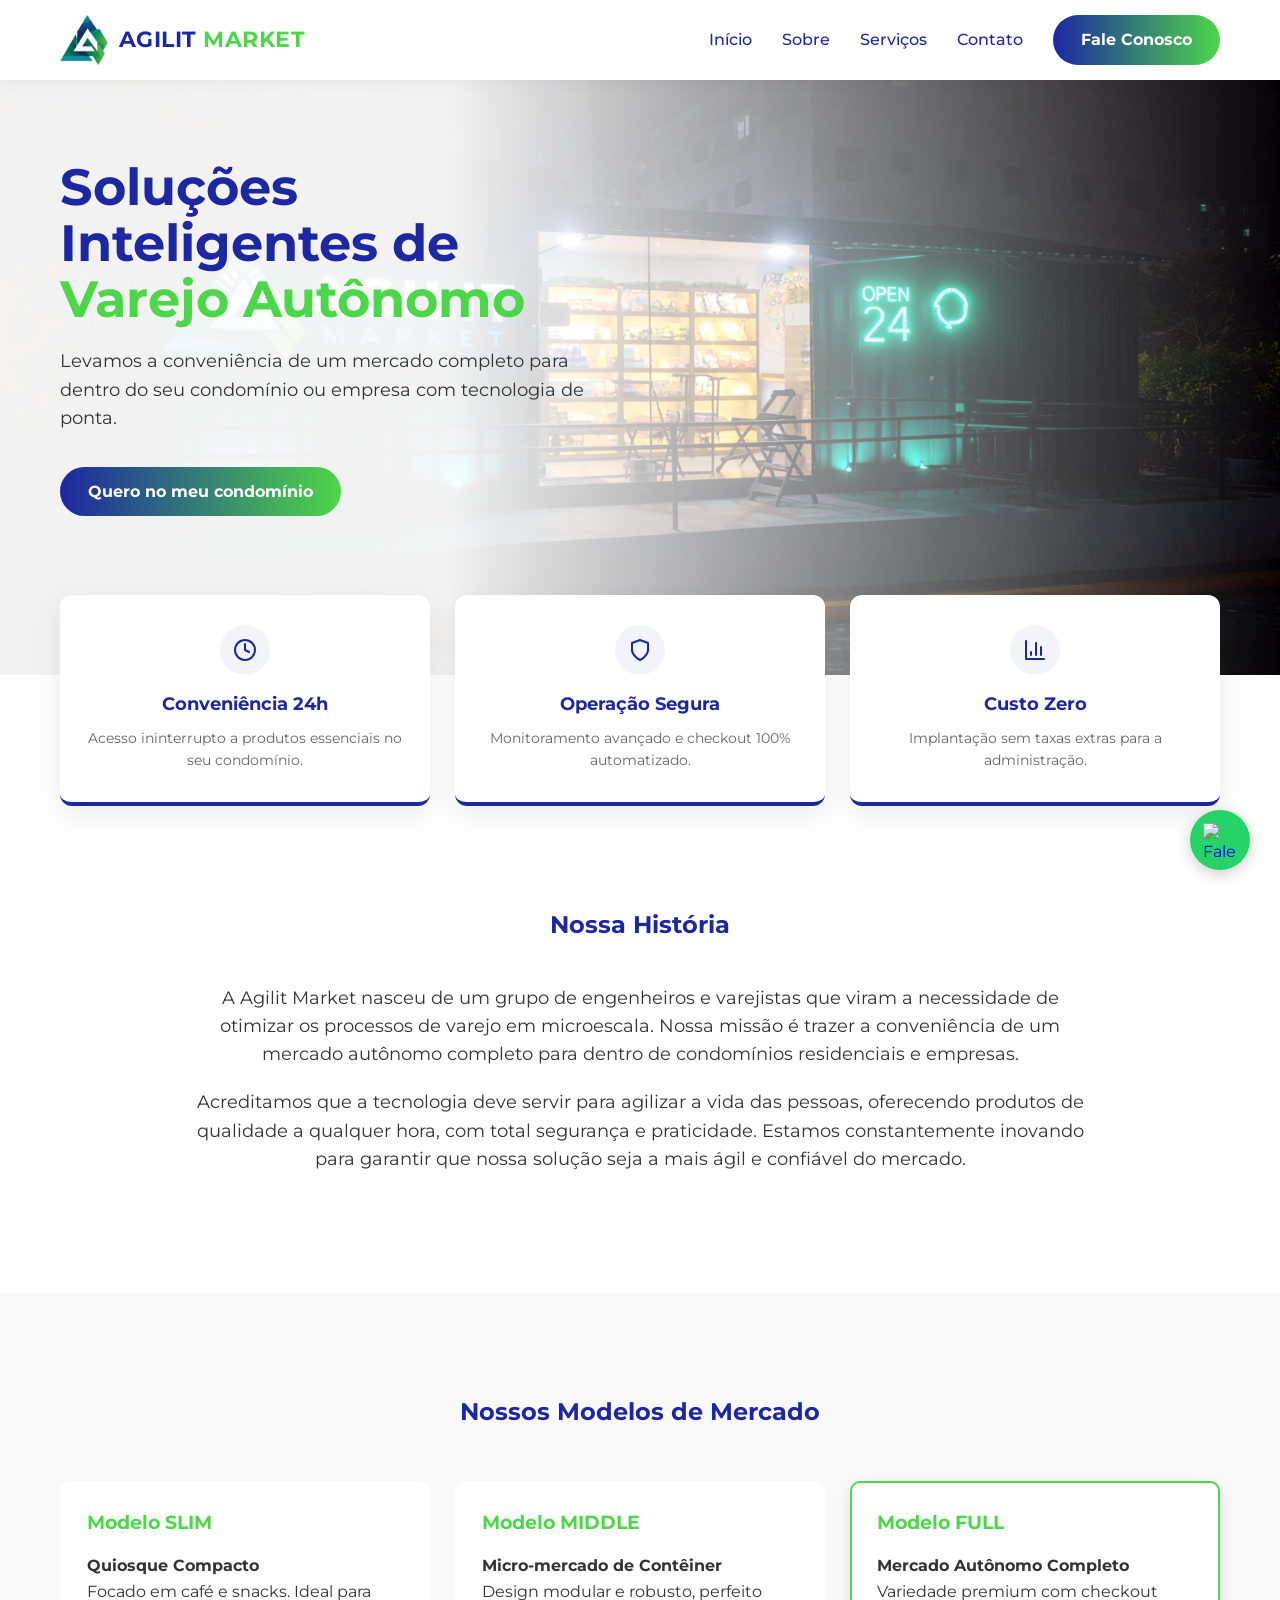
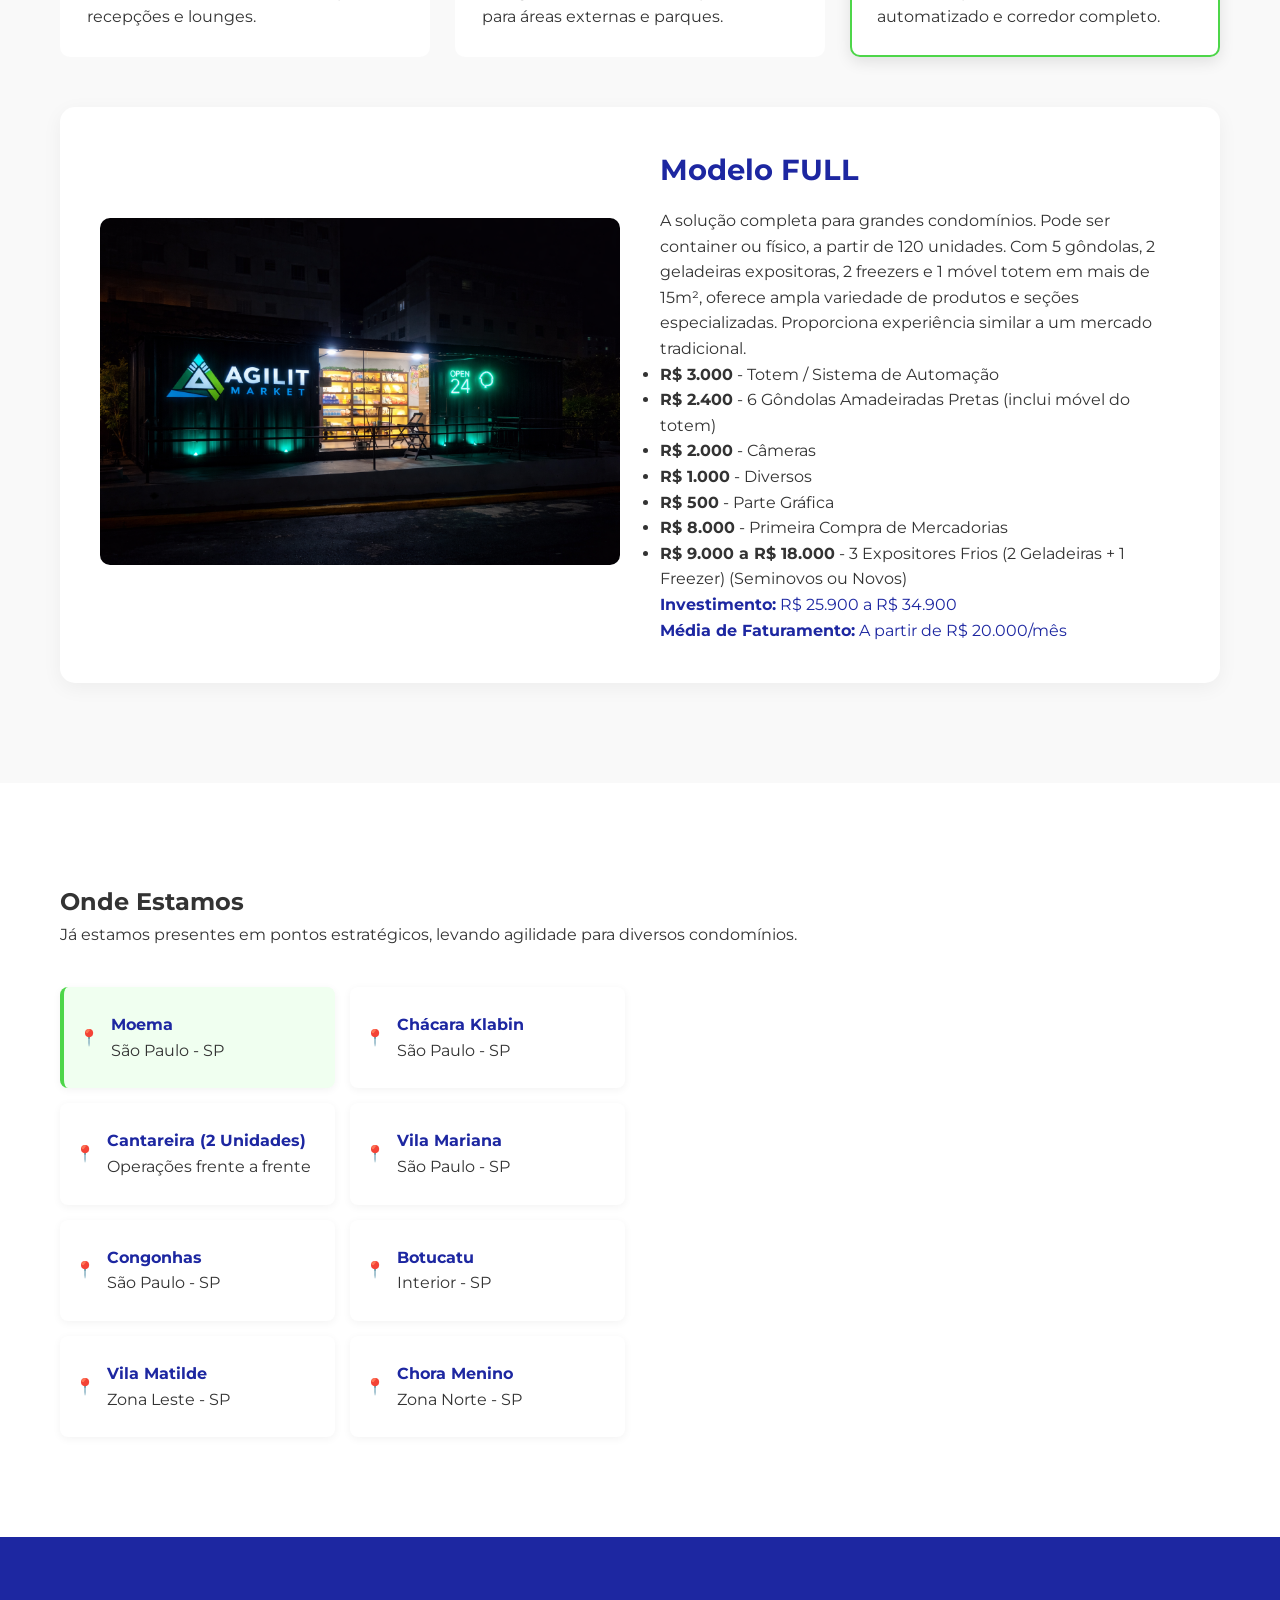
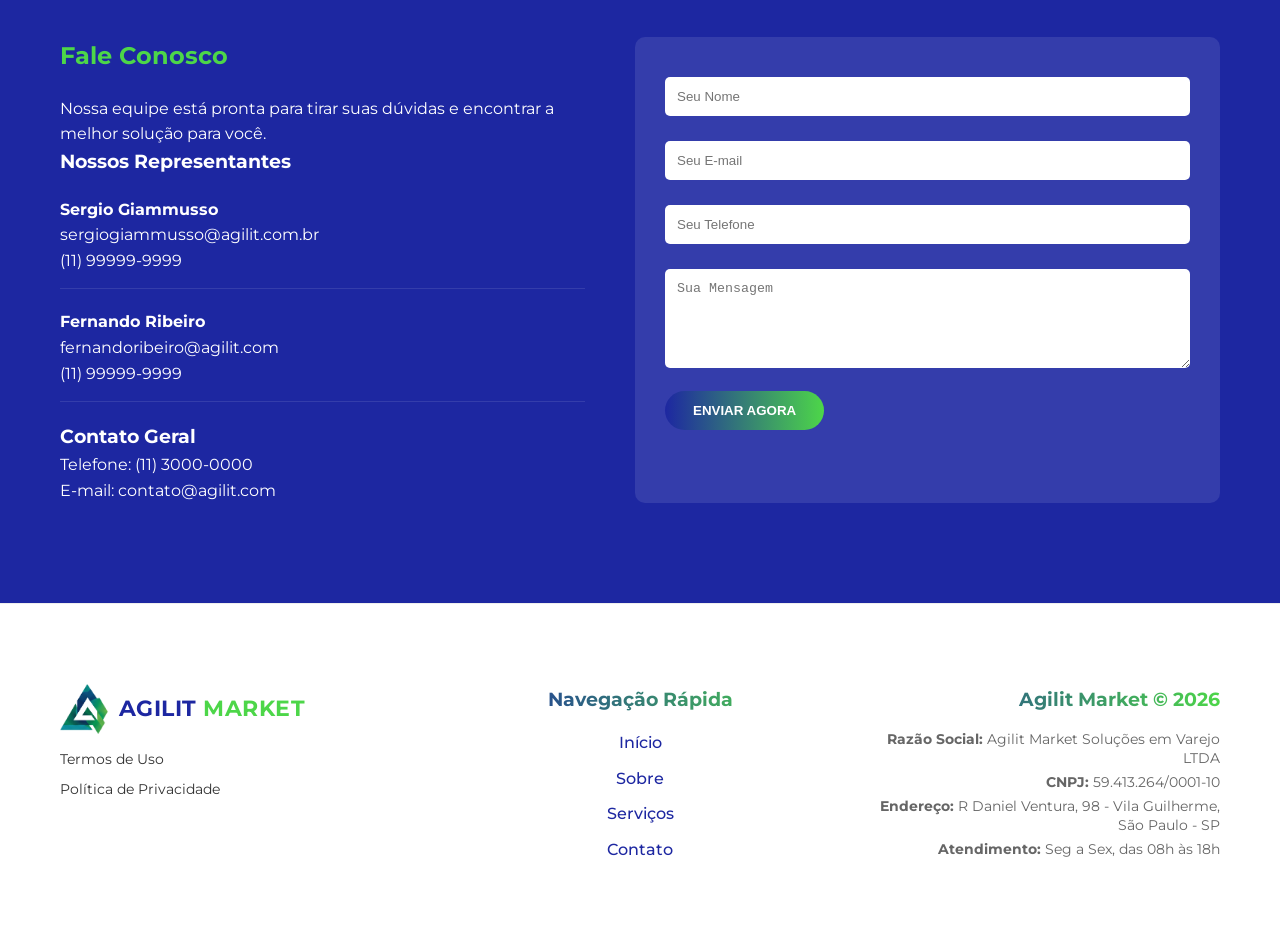
==== commit 10cf8d1c: "atualizacao de formulario de email e botao flutuante do whatsapp" ====
--- a/index.html
+++ b/index.html
@@ -4,7 +4,7 @@
 <head>
     <meta charset="UTF-8">
     <meta name="viewport" content="width=device-width, initial-scale=1.0">
-    <title>Agility Market | Soluções Inteligentes de Varejo Autônomo</title>
+    <title>Agilit Market | Soluções Inteligentes de Varejo Autônomo</title>
     <link rel="stylesheet" href="style.css">
     <link href="https://fonts.googleapis.com/css2?family=Montserrat:wght@400;500;700&display=swap" rel="stylesheet">
 </head>
@@ -14,8 +14,8 @@
     <header>
         <nav class="container">
             <div class="logo">
-                <img src="assets/logo_transparent.png" alt="Logotipo Agility Market">
-                <span class="logo-text">AGILITY <strong>MARKET</strong></span>
+                <img src="assets/logo_transparent.png" alt="Logotipo Agilit Market">
+                <span class="logo-text">AGILIT <strong>MARKET</strong></span>
             </div>
             <ul>
                 <li><a href="#inicio">Início</a></li>
@@ -27,18 +27,19 @@
         </nav>
     </header>
 
-<section id="inicio" class="hero">
-    <div class="container hero-layout">
-        <div class="hero-text">
-            <h1>Soluções Inteligentes de <br><span>Varejo Autônomo</span></h1>
-            <p>Levamos a conveniência de um mercado completo para dentro do seu condomínio ou empresa com tecnologia de ponta.</p>
-            <div class="hero-actions">
-                <a href="#contato" class="btn-principal">Quero no meu condomínio</a>
-            </div>
-        </div>
-        <div class="hero-image-space"></div>
-    </div>
-</section>
+    <section id="inicio" class="hero">
+        <div class="container hero-layout">
+            <div class="hero-text">
+                <h1>Soluções Inteligentes de <br><span>Varejo Autônomo</span></h1>
+                <p>Levamos a conveniência de um mercado completo para dentro do seu condomínio ou empresa com tecnologia
+                    de ponta.</p>
+                <div class="hero-actions">
+                    <a href="#contato" class="btn-principal">Quero no meu condomínio</a>
+                </div>
+            </div>
+            <div class="hero-image-space"></div>
+        </div>
+    </section>
 
     <section class="container cards-sobrepostos-wrapper">
         <div class="cards-grid">
@@ -80,11 +81,12 @@
             </div>
         </div>
     </section>
+
     <section id="sobre" class="section sobre">
         <div class="container sobre-wrapper">
             <h2>Nossa História</h2>
             <div class="sobre-conteudo">
-                <p>A Agility Market nasceu de um grupo de engenheiros e varejistas que viram a necessidade de otimizar
+                <p>A Agilit Market nasceu de um grupo de engenheiros e varejistas que viram a necessidade de otimizar
                     os processos de varejo em microescala. Nossa missão é trazer a conveniência de um mercado autônomo
                     completo para dentro de condomínios residenciais e empresas.</p>
                 <p>Acreditamos que a tecnologia deve servir para agilizar a vida das pessoas, oferecendo produtos de
@@ -98,7 +100,7 @@
         <div class="container">
             <h2>Nossos Modelos de Mercado</h2>
             <div class="servicos-grade">
-                <div class="modelo-card" onclick="alterarModelo('slim', this)" style="cursor: pointer;">
+                <div class="modelo-card" onclick="alterarModelo('slim', this)">
                     <h3>Modelo SLIM</h3>
                     <div class="modelo-info">
                         <p><strong>Quiosque Compacto</strong></p>
@@ -106,7 +108,7 @@
                     </div>
                 </div>
 
-                <div class="modelo-card" onclick="alterarModelo('middle', this)" style="cursor: pointer;">
+                <div class="modelo-card" onclick="alterarModelo('middle', this)">
                     <h3>Modelo MIDDLE</h3>
                     <div class="modelo-info">
                         <p><strong>Micro-mercado de Contêiner</strong></p>
@@ -114,7 +116,7 @@
                     </div>
                 </div>
 
-                <div class="modelo-card ativo" onclick="alterarModelo('full', this)" style="cursor: pointer;">
+                <div class="modelo-card ativo" onclick="alterarModelo('full', this)">
                     <h3>Modelo FULL</h3>
                     <div class="modelo-info">
                         <p><strong>Mercado Autônomo Completo</strong></p>
@@ -145,8 +147,7 @@
             <div class="unidades-wrapper">
                 <div class="unidades-lista">
                     <div class="unidade-item unidade-ativa"
-                        onclick="alterarMapa('https://maps.google.com/maps?q=Moema,Sao%20Paulo&output=embed', this)"
-                        style="cursor: pointer;">
+                        onclick="alterarMapa('https://www.google.com/maps/embed?pb=!1m18!1m12!1m3!1d7312.103438449836!2d-46.668266904345856!3d-23.60247803374143!2m3!1f0!2f0!3f0!3m2!1i1024!2i768!4f13.1!3m3!1m2!1s0x94ce5a05fb4da5e7%3A0x3ea9f8e5b1375eae!2sInternational%20Duplex%20Residence!5e0!3m2!1spt-BR!2sbr!4v1776791438985!5m2!1spt-BR!2sbr', this)">
                         <span class="pin">📍</span>
                         <div>
                             <h4>Moema</h4>
@@ -154,8 +155,7 @@
                         </div>
                     </div>
                     <div class="unidade-item"
-                        onclick="alterarMapa('https://maps.google.com/maps?q=Chacara%20Klabin,Sao%20Paulo&output=embed', this)"
-                        style="cursor: pointer;">
+                        onclick="alterarMapa('https://www.google.com/maps/embed?pb=!1m18!1m12!1m3!1d4337.066346937816!2d-46.632533223913406!3d-23.59445156281015!2m3!1f0!2f0!3f0!3m2!1i1024!2i768!4f13.1!3m3!1m2!1s0x94ce5bd29dda3edd%3A0xdb7bf8695acdc982!2sTerra%20Vitris!5e1!3m2!1spt-BR!2sbr!4v1776790764429!5m2!1spt-BR!2sbr', this)">
                         <span class="pin">📍</span>
                         <div>
                             <h4>Chácara Klabin</h4>
@@ -163,8 +163,7 @@
                         </div>
                     </div>
                     <div class="unidade-item destaque-unidade"
-                        onclick="alterarMapa('https://maps.google.com/maps?q=Cantareira,Sao%20Paulo&output=embed', this)"
-                        style="cursor: pointer;">
+                        onclick="alterarMapa('https://www.google.com/maps/embed?pb=!1m18!1m12!1m3!1d3660.410335996567!2d-46.61749441412949!3d-23.44565880287893!2m3!1f0!2f0!3f0!3m2!1i1024!2i768!4f13.1!3m3!1m2!1s0x94cef7716d35caed%3A0xc3ec0dfb290ad2a8!2sR.%20Cap.%20Jos%C3%A9%20Aguirre%20Camargo%2C%20109%20-%20Vila%20Albertina%2C%20S%C3%A3o%20Paulo%20-%20SP%2C%2002357-120!5e0!3m2!1spt-BR!2sbr!4v1776791224833!5m2!1spt-BR!2sbr', this)">
                         <span class="pin">📍</span>
                         <div>
                             <h4>Cantareira (2 Unidades)</h4>
@@ -172,8 +171,7 @@
                         </div>
                     </div>
                     <div class="unidade-item"
-                        onclick="alterarMapa('https://maps.google.com/maps?q=Vila%20Mariana,Sao%20Paulo&output=embed', this)"
-                        style="cursor: pointer;">
+                        onclick="alterarMapa('https://www.google.com/maps/embed?pb=!1m18!1m12!1m3!1d4339.346027931837!2d-46.706202423915414!3d-23.52540476027369!2m3!1f0!2f0!3f0!3m2!1i1024!2i768!4f13.1!3m3!1m2!1s0x94cef87b69d7c3ad%3A0x5a3f78fed249dce5!2sCondom%C3%ADnio%20Edif%C3%ADcio%20Residenziale%20Montecatini!5e1!3m2!1spt-BR!2sbr!4v1776790719232!5m2!1spt-BR!2sbr', this)">
                         <span class="pin">📍</span>
                         <div>
                             <h4>Vila Mariana</h4>
@@ -181,8 +179,7 @@
                         </div>
                     </div>
                     <div class="unidade-item"
-                        onclick="alterarMapa('https://maps.google.com/maps?q=Congonhas,Sao%20Paulo&output=embed', this)"
-                        style="cursor: pointer;">
+                        onclick="alterarMapa('https://www.google.com/maps/embed?pb=!4v1776791382511!6m8!1m7!1s051gJ-U9m_v3wyNwpjHFyw!2m2!1d-23.6529580397638!2d-46.6750005424778!3f97.70272976482599!4f-21.828106604775513!5f0.7820865974627469', this)">
                         <span class="pin">📍</span>
                         <div>
                             <h4>Congonhas</h4>
@@ -190,8 +187,7 @@
                         </div>
                     </div>
                     <div class="unidade-item"
-                        onclick="alterarMapa('https://www.google.com/maps/embed?pb=!1m18!1m12!1m3!1d941330.6326102148!2d-49.20509159860329!3d-22.836796564576847!2m3!1f0!2f0!3f0!3m2!1i1024!2i768!4f13.1!3m3!1m2!1s0x94c7260edd4e582b%3A0x798fe74168f8d19b!2sBotucatu%2C%20SP!5e0!3m2!1spt-BR!2sbr!4v1776308746436!5m2!1spt-BR!2sbr', this)"
-                        style="cursor: pointer;">
+                        onclick="alterarMapa('https://www.google.com/maps/embed?pb=!3m2!1spt-BR!2sbr!4v1776791618934!5m2!1spt-BR!2sbr!6m8!1m7!1sLlGISUTJaPiQYdytzQ0kcA!2m2!1d-22.86052423054974!2d-48.43630507676186!3f75.77788575677043!4f-1.8427662297797838!5f0.7820865974627469', this)">
                         <span class="pin">📍</span>
                         <div>
                             <h4>Botucatu</h4>
@@ -199,8 +195,7 @@
                         </div>
                     </div>
                     <div class="unidade-item"
-                        onclick="alterarMapa('https://maps.google.com/maps?q=Vila%20Matilde,Sao%20Paulo&output=embed', this)"
-                        style="cursor: pointer;">
+                        onclick="alterarMapa('https://www.google.com/maps/embed?pb=!1m18!1m12!1m3!1d4338.866521964287!2d-46.527957123915144!3d-23.539943860807192!2m3!1f0!2f0!3f0!3m2!1i1024!2i768!4f13.1!3m3!1m2!1s0x94ce5f9443f61cc3%3A0x18d7f8f0ee424da9!2sResidencial%20Herc%C3%ADlia!5e1!3m2!1spt-BR!2sbr!4v1776790813717!5m2!1spt-BR!2sbr', this)">
                         <span class="pin">📍</span>
                         <div>
                             <h4>Vila Matilde</h4>
@@ -208,8 +203,7 @@
                         </div>
                     </div>
                     <div class="unidade-item"
-                        onclick="alterarMapa('https://maps.google.com/maps?q=Chora%20Menino,Sao%20Paulo&output=embed', this)"
-                        style="cursor: pointer;">
+                        onclick="alterarMapa('https://www.google.com/maps/embed?pb=!1m18!1m12!1m3!1d138818.70801330087!2d-46.824402902734384!3d-23.5636336!2m3!1f0!2f0!3f0!3m2!1i1024!2i768!4f13.1!3m3!1m2!1s0x94cef633e4daf067%3A0xb50fb482d50c22a6!2sCondom%C3%ADnio%20Edif%C3%ADcio%20Bianca!5e1!3m2!1spt-BR!2sbr!4v1776790909779!5m2!1spt-BR!2sbr', this)">
                         <span class="pin">📍</span>
                         <div>
                             <h4>Chora Menino</h4>
@@ -219,7 +213,8 @@
                 </div>
 
                 <div class="unidades-mapa">
-                    <iframe id="mapa-iframe" src="https://maps.google.com/maps?q=Moema,Sao%20Paulo&output=embed"
+                    <iframe id="mapa-iframe"
+                        src="https://www.google.com/maps/embed?pb=!1m18!1m12!1m3!1d7312.103438449836!2d-46.668266904345856!3d-23.60247803374143!2m3!1f0!2f0!3f0!3m2!1i1024!2i768!4f13.1!3m3!1m2!1s0x94ce5a05fb4da5e7%3A0x3ea9f8e5b1375eae!2sInternational%20Duplex%20Residence!5e0!3m2!1spt-BR!2sbr!4v1776791438985!5m2!1spt-BR!2sbr"
                         width="100%" height="100%" style="border:0;" allowfullscreen="" loading="lazy"
                         referrerpolicy="no-referrer-when-downgrade">
                     </iframe>
@@ -237,26 +232,30 @@
                 <div class="representantes">
                     <h3>Nossos Representantes</h3>
                     <div class="representante">
-                        <p><strong>Carlos Souza</strong> (Vendas)</p>
-                        <p>carlos.souza.vendas@agility.com</p>
-                        <p>(11) 98765-4321</p>
+                        <p><strong>Sergio Giammusso</strong></p>
+                        <p>sergiogiammusso@agilit.com.br</p>
+                        <p>(11) 99999-9999</p>
                     </div>
                     <div class="representante">
-                        <p><strong>Fernanda Lima</strong> (Suporte)</p>
-                        <p>fernanda.lima.suporte@agility.com</p>
-                        <p>(11) 91234-5678</p>
+                        <p><strong>Fernando Ribeiro</strong></p>
+                        <p>fernandoribeiro@agilit.com</p>
+                        <p>(11) 99999-9999</p>
                     </div>
                 </div>
 
                 <div class="contato-principal">
                     <h3>Contato Geral</h3>
                     <p>Telefone: (11) 3000-0000</p>
-                    <p>E-mail: contato@agility.com</p>
+                    <p>E-mail: contato@agilit.com</p>
                 </div>
             </div>
 
             <div class="contato-formulario">
-                <form action="#">
+                <form action="https://formsubmit.co/klebersantos1289@gmail.com" method="POST">
+                    <input type="hidden" name="_captcha" value="false">
+                    <input type="hidden" name="_subject" value="Novo contato pelo site Agilit Market!">
+                    <input type="hidden" name="_next" value="http://127.0.0.1:5500/index.html">
+
                     <div class="form-group">
                         <input type="text" id="nome" name="nome" placeholder="Seu Nome" required>
                     </div>
@@ -277,11 +276,18 @@
 
     <footer>
         <div class="container footer-wrapper">
-            <div class="footer-logo">
-                <img src="assets/logo_transparent.png" alt="Logotipo Agility Market">
-                <span class="logo-text">AGILITY <strong>MARKET</strong></span>
-            </div>
-            <div class="footer-nav">
+            <div class="footer-column footer-logo-box">
+                <div class="footer-logo">
+                    <img src="assets/logo_transparent.png" alt="Logotipo Agilit Market">
+                    <span class="logo-text">AGILIT <strong>MARKET</strong></span>
+                </div>
+                <div class="footer-sub-links">
+                    <a href="termos.html" target="_blank">Termos de Uso</a>
+                    <a href="termos.html#privacidade" target="_blank">Política de Privacidade</a>
+                </div>
+            </div>
+
+            <div class="footer-column footer-nav">
                 <h3 class="texto-degrade">Navegação Rápida</h3>
                 <ul>
                     <li><a href="#inicio">Início</a></li>
@@ -290,16 +296,22 @@
                     <li><a href="#contato">Contato</a></li>
                 </ul>
             </div>
-            <div class="footer-legal">
-                <h3 class="texto-degrade">Agility Market © 2024</h3>
-                <p>CNPJ: 00.000.000/0000-00</p>
-                <p>Registro Legal: CRC-XX 000000/O</p>
-                <p>São Paulo - SP</p>
+
+            <div class="footer-column footer-legal">
+                <h3 class="texto-degrade">Agilit Market © 2026</h3>
+                <p><strong>Razão Social:</strong> Agilit Market Soluções em Varejo LTDA</p>
+                <p><strong>CNPJ:</strong> 59.413.264/0001-10</p>
+                <p><strong>Endereço:</strong> R Daniel Ventura, 98 - Vila Guilherme, São Paulo - SP</p>
+                <p><strong>Atendimento:</strong> Seg a Sex, das 08h às 18h</p>
             </div>
         </div>
     </footer>
 
     <script src="script.js"></script>
+    <a href="https://wa.me/5511999999999?text=Olá! Gostaria de saber mais sobre a Agilit Market para o meu condomínio."
+        class="whatsapp-btn" target="_blank">
+        <img src="https://upload.wikimedia.org/wikipedia/commons/6/6b/WhatsApp.svg" alt="Fale conosco pelo WhatsApp">
+    </a>
 </body>
 
 </html>
--- a/style.css
+++ b/style.css
@@ -33,7 +33,6 @@
 }
 
 /* --- Componentes Reutilizáveis --- */
-/* CORREÇÃO DO LOGO GIGANTE */
 .logo img, 
 .footer-logo img {
     height: 50px;
@@ -100,7 +99,7 @@
 nav a { text-decoration: none; color: var(--primary-blue); font-weight: 500; transition: 0.3s; }
 nav a:hover { color: var(--primary-green); }
 
-/* --- Hero Section (Split Layout) --- */
+/* --- Hero Section --- */
 .hero {
     background: linear-gradient(90deg, rgba(255,255,255,0.95) 35%, rgba(255,255,255,0) 100%), 
                 url('assets/bannerefull.png');
@@ -124,7 +123,7 @@
 .hero h1 span { color: var(--primary-green); }
 .hero p { font-size: 1.1rem; color: var(--dark-gray); margin-bottom: 35px; }
 
-/* --- Cards Sobrepostos (Compactos) --- */
+/* --- Cards Sobrepostos --- */
 .cards-sobrepostos-wrapper {
     margin-top: -80px;
     position: relative;
@@ -245,11 +244,77 @@
 }
 
 /* --- Footer --- */
-footer { padding: 60px 0; background: var(--white); border-top: 1px solid #eee; }
-.footer-wrapper { display: flex; justify-content: space-between; align-items: flex-start; }
-.footer-nav ul { list-style: none; }
-.footer-nav a { text-decoration: none; color: var(--primary-blue); transition: 0.3s; }
-.footer-nav a:hover { color: var(--primary-green); }
+footer {
+    padding: 80px 0;
+    background: var(--white);
+    border-top: 1px solid #eee;
+}
+
+.footer-wrapper {
+    display: flex;
+    justify-content: space-between;
+    align-items: flex-start;
+    gap: 40px;
+}
+
+.footer-column {
+    flex: 1;
+}
+
+/* Esquerda: Logo e Links */
+.footer-logo-box {
+    display: flex;
+    flex-direction: column;
+    gap: 15px;
+}
+
+.footer-sub-links {
+    display: flex;
+    flex-direction: column;
+    gap: 8px;
+}
+
+.footer-sub-links a {
+    text-decoration: none;
+    color: var(--dark-gray);
+    font-size: 0.85rem;
+    transition: 0.3s;
+}
+
+.footer-sub-links a:hover {
+    color: var(--primary-green);
+}
+
+/* Centro: Nav */
+.footer-nav {
+    text-align: center;
+}
+
+.footer-nav ul {
+    list-style: none;
+    display: flex;
+    flex-direction: column;
+    gap: 10px;
+}
+
+.footer-nav a {
+    text-decoration: none;
+    color: var(--primary-blue);
+    font-weight: 500;
+    transition: 0.3s;
+}
+
+/* Direita: Legal */
+.footer-legal {
+    text-align: right;
+}
+
+.footer-legal p {
+    font-size: 0.85rem;
+    color: #666;
+    margin-bottom: 5px;
+    line-height: 1.4;
+}
 
 .texto-degrade {
     background: linear-gradient(90deg, var(--primary-blue), var(--primary-green));
@@ -269,10 +334,60 @@
     .hero-text { max-width: 100%; }
     .servicos-grade, .unidades-lista { grid-template-columns: 1fr; }
     .unidades-mapa { width: 100%; height: 300px; margin-top: 20px; }
+    
+    .footer-wrapper {
+        text-align: center;
+        align-items: center;
+    }
+    .footer-legal, .footer-nav {
+        text-align: center;
+    }
+    .footer-logo {
+        justify-content: center;
+    }
 }
 
 @media (max-width: 768px) {
     .hero h1 { font-size: 2.2rem; }
     .cards-grid { grid-template-columns: 1fr; }
     nav ul { display: none; }
+}
+
+/* --- Botão do WhatsApp --- */
+.whatsapp-btn {
+    position: fixed;
+    bottom: 30px;
+    right: 30px;
+    width: 60px;
+    height: 60px;
+    background-color: #25d366;
+    border-radius: 50%;
+    display: flex;
+    justify-content: center;
+    align-items: center;
+    box-shadow: 0 4px 15px rgba(0, 0, 0, 0.2);
+    z-index: 1000;
+    transition: transform 0.3s ease;
+}
+
+.whatsapp-btn img {
+    width: 35px;
+    height: 35px;
+}
+
+.whatsapp-btn:hover {
+    transform: scale(1.1);
+}
+
+@media (max-width: 768px) {
+    .whatsapp-btn {
+        bottom: 20px;
+        right: 20px;
+        width: 50px;
+        height: 50px;
+    }
+    .whatsapp-btn img {
+        width: 30px;
+        height: 30px;
+    }
 }
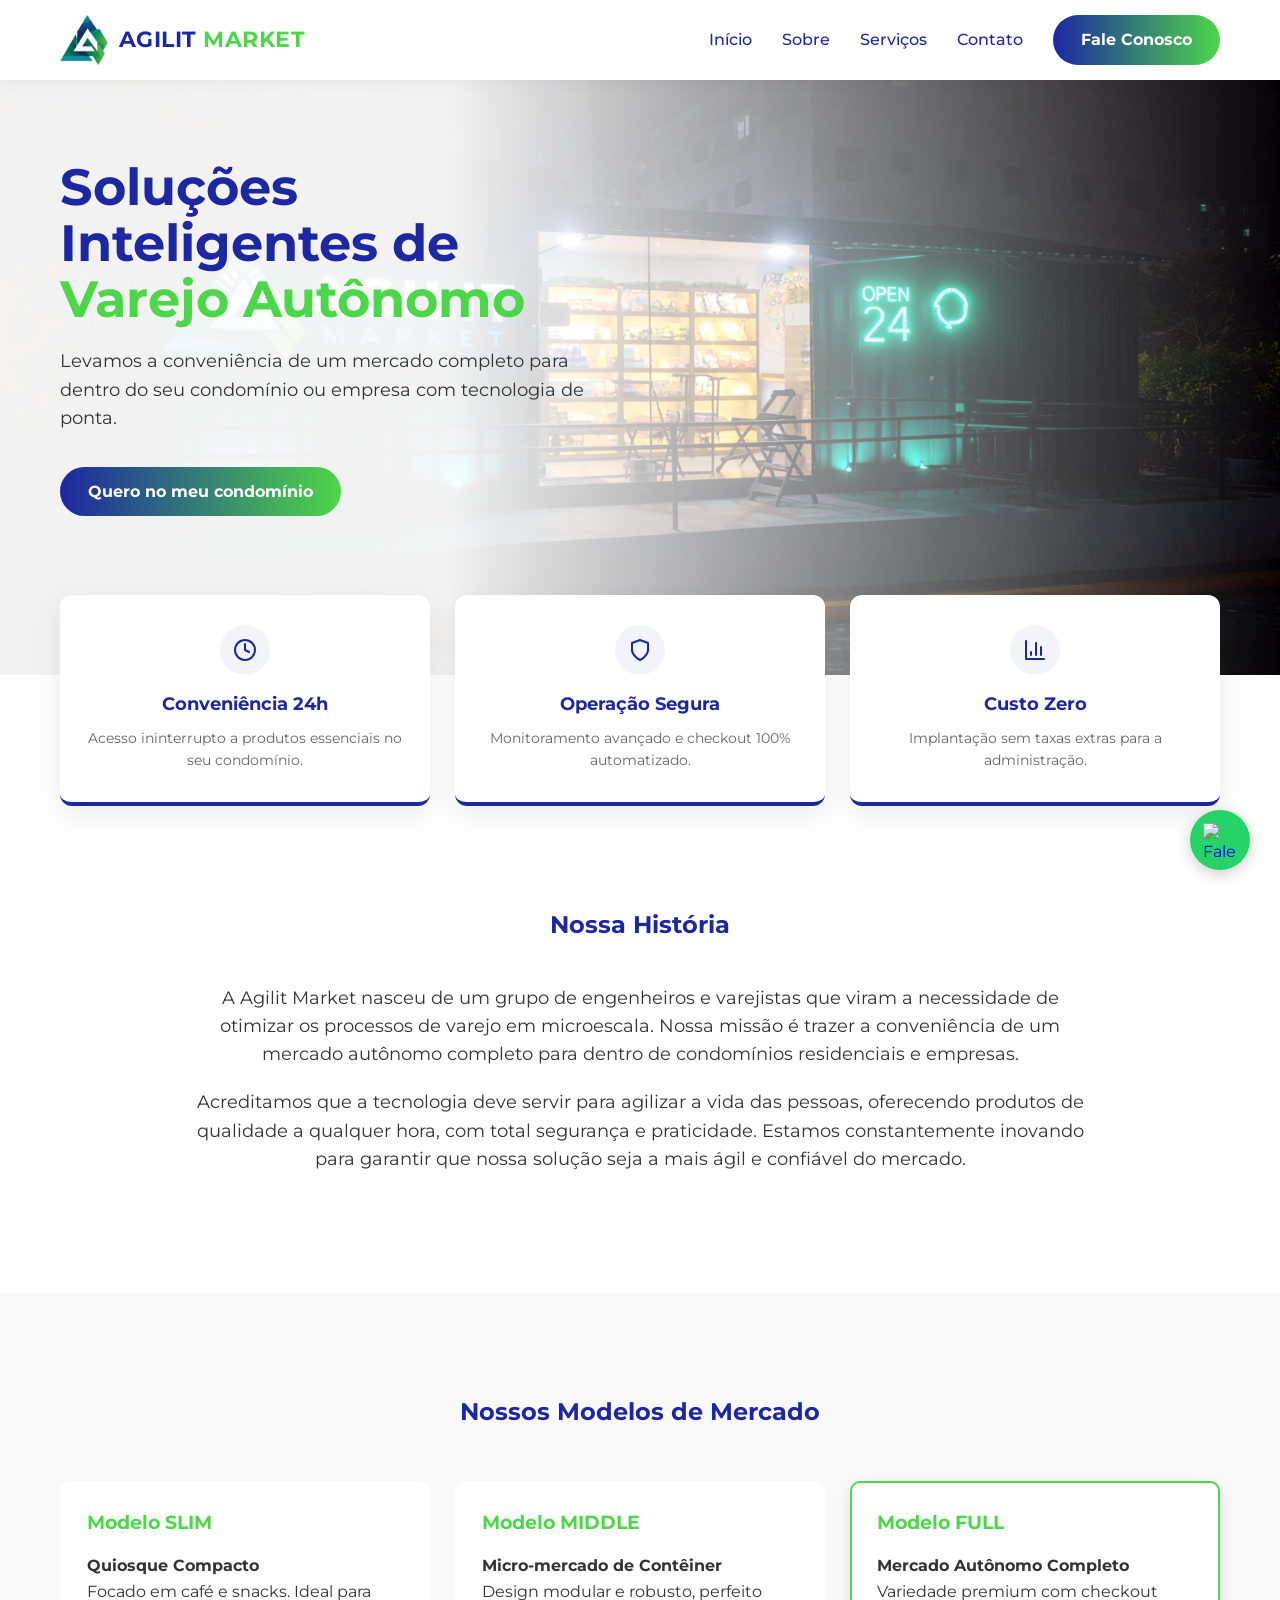
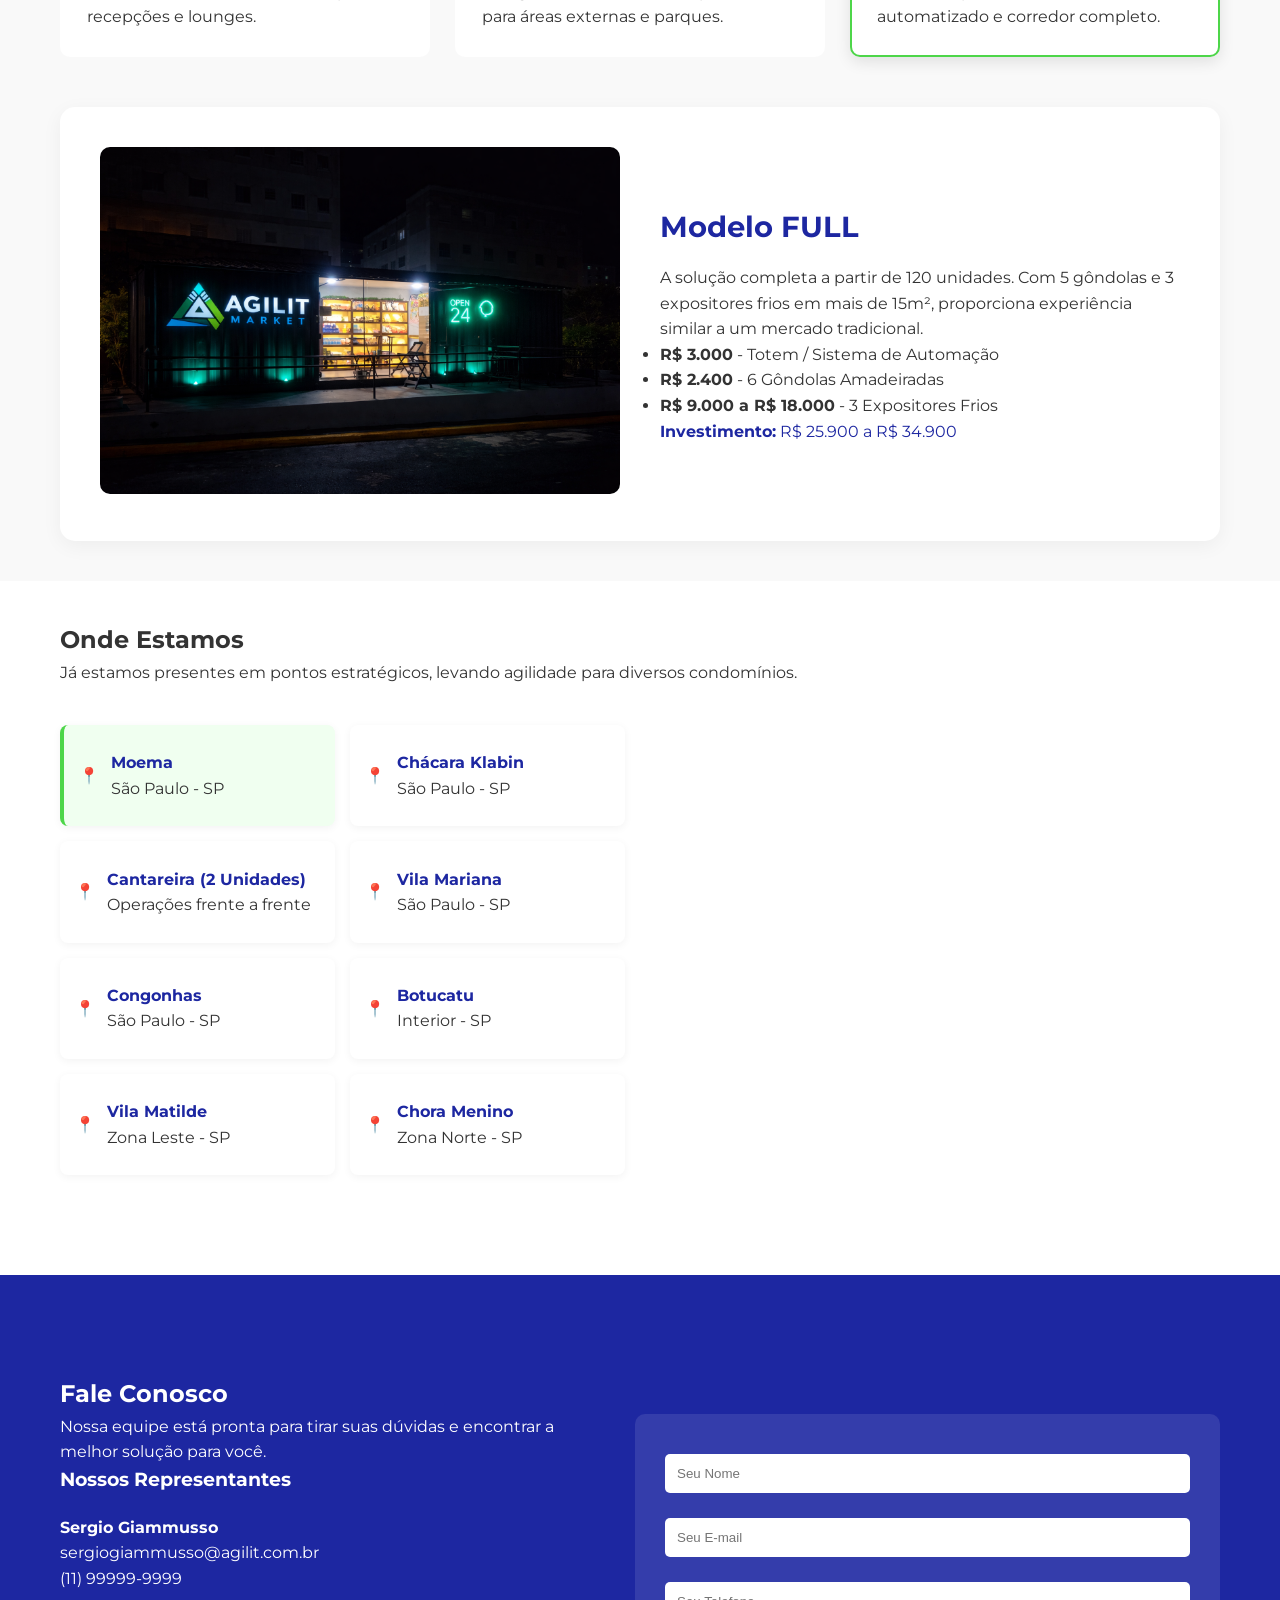
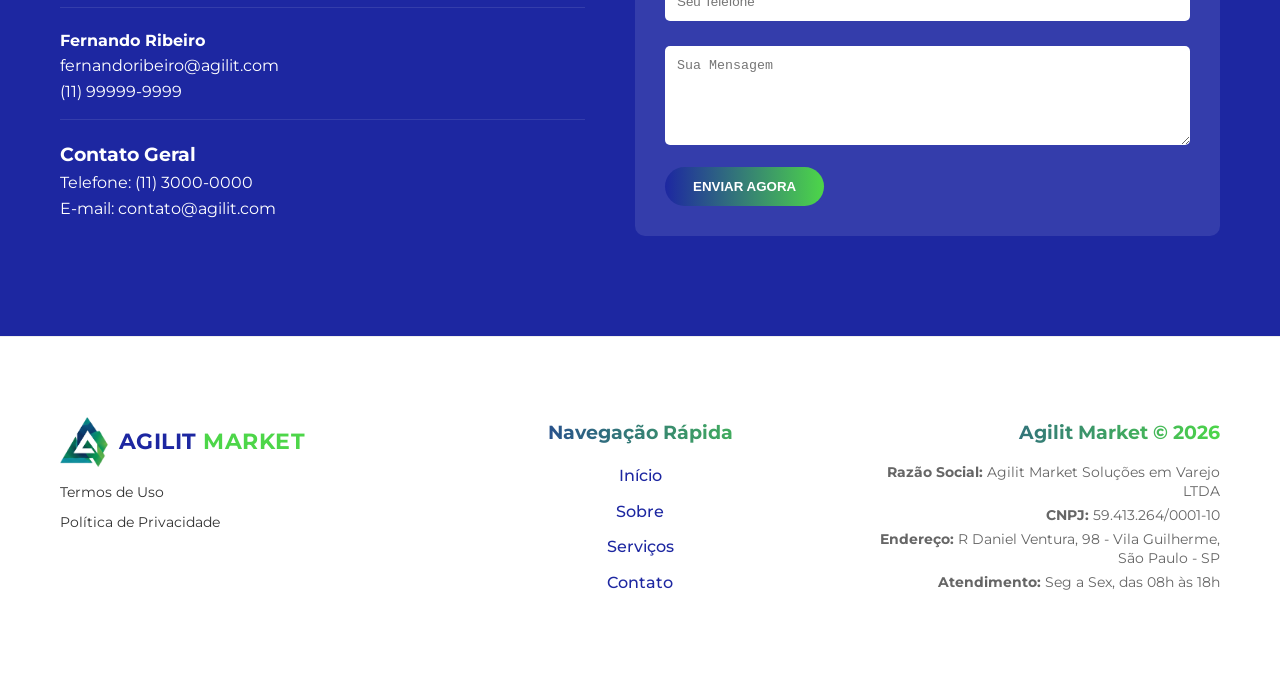
==== commit 0776e0d4: "Atualiza" ====
--- a/index.html
+++ b/index.html
@@ -5,6 +5,7 @@
     <meta charset="UTF-8">
     <meta name="viewport" content="width=device-width, initial-scale=1.0">
     <title>Agilit Market | Soluções Inteligentes de Varejo Autônomo</title>
+    <link rel="icon" type="image/png" href="assets/favicon-16x16.png">
     <link rel="stylesheet" href="style.css">
     <link href="https://fonts.googleapis.com/css2?family=Montserrat:wght@400;500;700&display=swap" rel="stylesheet">
 </head>
@@ -13,11 +14,18 @@
 
     <header>
         <nav class="container">
-            <div class="logo">
+            <a href="#inicio" class="logo" style="text-decoration: none;">
                 <img src="assets/logo_transparent.png" alt="Logotipo Agilit Market">
                 <span class="logo-text">AGILIT <strong>MARKET</strong></span>
-            </div>
-            <ul>
+            </a>
+
+            <div class="menu-hamburguer" id="menu-hamburguer">
+                <span class="bar"></span>
+                <span class="bar"></span>
+                <span class="bar"></span>
+            </div>
+
+            <ul class="nav-menu" id="nav-menu">
                 <li><a href="#inicio">Início</a></li>
                 <li><a href="#sobre">Sobre</a></li>
                 <li><a href="#servicos">Serviços</a></li>
@@ -54,7 +62,6 @@
                 <h3>Conveniência 24h</h3>
                 <p>Acesso ininterrupto a produtos essenciais no seu condomínio.</p>
             </div>
-
             <div class="card-compacto">
                 <div class="icon-svg-small">
                     <svg width="24" height="24" viewBox="0 0 24 24" fill="none" stroke="currentColor" stroke-width="2"
@@ -65,7 +72,6 @@
                 <h3>Operação Segura</h3>
                 <p>Monitoramento avançado e checkout 100% automatizado.</p>
             </div>
-
             <div class="card-compacto">
                 <div class="icon-svg-small">
                     <svg width="24" height="24" viewBox="0 0 24 24" fill="none" stroke="currentColor" stroke-width="2"
@@ -86,8 +92,8 @@
         <div class="container sobre-wrapper">
             <h2>Nossa História</h2>
             <div class="sobre-conteudo">
-                <p>A Agilit Market nasceu de um grupo de engenheiros e varejistas que viram a necessidade de otimizar
-                    os processos de varejo em microescala. Nossa missão é trazer a conveniência de um mercado autônomo
+                <p>A Agilit Market nasceu de um grupo de engenheiros e varejistas que viram a necessidade de otimizar os
+                    processos de varejo em microescala. Nossa missão é trazer a conveniência de um mercado autônomo
                     completo para dentro de condomínios residenciais e empresas.</p>
                 <p>Acreditamos que a tecnologia deve servir para agilizar a vida das pessoas, oferecendo produtos de
                     qualidade a qualquer hora, com total segurança e praticidade. Estamos constantemente inovando para
@@ -98,40 +104,39 @@
 
     <section id="servicos" class="section servicos">
         <div class="container">
-            <h2>Nossos Modelos de Mercado</h2>
-            <div class="servicos-grade">
-                <div class="modelo-card" onclick="alterarModelo('slim', this)">
-                    <h3>Modelo SLIM</h3>
-                    <div class="modelo-info">
-                        <p><strong>Quiosque Compacto</strong></p>
-                        <p>Focado em café e snacks. Ideal para recepções e lounges.</p>
-                    </div>
-                </div>
-
-                <div class="modelo-card" onclick="alterarModelo('middle', this)">
-                    <h3>Modelo MIDDLE</h3>
-                    <div class="modelo-info">
-                        <p><strong>Micro-mercado de Contêiner</strong></p>
-                        <p>Design modular e robusto, perfeito para áreas externas e parques.</p>
-                    </div>
-                </div>
-
-                <div class="modelo-card ativo" onclick="alterarModelo('full', this)">
-                    <h3>Modelo FULL</h3>
-                    <div class="modelo-info">
-                        <p><strong>Mercado Autônomo Completo</strong></p>
-                        <p>Variedade premium com checkout automatizado e corredor completo.</p>
-                    </div>
-                </div>
-            </div>
-
-            <div class="detalhe-modelo-wrapper" id="exibicao-modelo">
-                <div class="detalhe-imagem">
-                    <img id="imagem-modelo" src="assets/bannerefull.png" alt="Modelo de Mercado">
-                </div>
-                <div class="detalhe-texto">
-                    <h3 id="titulo-modelo">Modelo FULL</h3>
-                    <div id="descricao-modelo" class="descricao-box">
+            <h2 class="titulo-mobile-accordion" onclick="toggleAccordion('conteudo-servicos', this)">Nossos Modelos de
+                Mercado</h2>
+            <div id="conteudo-servicos" class="conteudo-accordion">
+                <div class="servicos-grade">
+                    <div class="modelo-card" onclick="alterarModelo('slim', this)">
+                        <h3>Modelo SLIM</h3>
+                        <div class="modelo-info">
+                            <p><strong>Quiosque Compacto</strong></p>
+                            <p>Focado em café e snacks. Ideal para recepções e lounges.</p>
+                        </div>
+                    </div>
+                    <div class="modelo-card" onclick="alterarModelo('middle', this)">
+                        <h3>Modelo MIDDLE</h3>
+                        <div class="modelo-info">
+                            <p><strong>Micro-mercado de Contêiner</strong></p>
+                            <p>Design modular e robusto, perfeito para áreas externas e parques.</p>
+                        </div>
+                    </div>
+                    <div class="modelo-card ativo" onclick="alterarModelo('full', this)">
+                        <h3>Modelo FULL</h3>
+                        <div class="modelo-info">
+                            <p><strong>Mercado Autônomo Completo</strong></p>
+                            <p>Variedade premium com checkout automatizado e corredor completo.</p>
+                        </div>
+                    </div>
+                </div>
+                <div class="detalhe-modelo-wrapper" id="exibicao-modelo">
+                    <div class="detalhe-imagem">
+                        <img id="imagem-modelo" src="assets/bannerefull.png" alt="Modelo de Mercado">
+                    </div>
+                    <div class="detalhe-texto">
+                        <h3 id="titulo-modelo">Modelo FULL</h3>
+                        <div id="descricao-modelo" class="descricao-box"></div>
                     </div>
                 </div>
             </div>
@@ -140,136 +145,141 @@
 
     <section id="unidades" class="section unidades">
         <div class="container">
-            <h2>Onde Estamos</h2>
-            <p class="subtitulo-unidades">Já estamos presentes em pontos estratégicos, levando agilidade para diversos
-                condomínios.</p>
-
-            <div class="unidades-wrapper">
-                <div class="unidades-lista">
-                    <div class="unidade-item unidade-ativa"
-                        onclick="alterarMapa('https://www.google.com/maps/embed?pb=!1m18!1m12!1m3!1d7312.103438449836!2d-46.668266904345856!3d-23.60247803374143!2m3!1f0!2f0!3f0!3m2!1i1024!2i768!4f13.1!3m3!1m2!1s0x94ce5a05fb4da5e7%3A0x3ea9f8e5b1375eae!2sInternational%20Duplex%20Residence!5e0!3m2!1spt-BR!2sbr!4v1776791438985!5m2!1spt-BR!2sbr', this)">
-                        <span class="pin">📍</span>
-                        <div>
-                            <h4>Moema</h4>
-                            <p>São Paulo - SP</p>
-                        </div>
-                    </div>
-                    <div class="unidade-item"
-                        onclick="alterarMapa('https://www.google.com/maps/embed?pb=!1m18!1m12!1m3!1d4337.066346937816!2d-46.632533223913406!3d-23.59445156281015!2m3!1f0!2f0!3f0!3m2!1i1024!2i768!4f13.1!3m3!1m2!1s0x94ce5bd29dda3edd%3A0xdb7bf8695acdc982!2sTerra%20Vitris!5e1!3m2!1spt-BR!2sbr!4v1776790764429!5m2!1spt-BR!2sbr', this)">
-                        <span class="pin">📍</span>
-                        <div>
-                            <h4>Chácara Klabin</h4>
-                            <p>São Paulo - SP</p>
-                        </div>
-                    </div>
-                    <div class="unidade-item destaque-unidade"
-                        onclick="alterarMapa('https://www.google.com/maps/embed?pb=!1m18!1m12!1m3!1d3660.410335996567!2d-46.61749441412949!3d-23.44565880287893!2m3!1f0!2f0!3f0!3m2!1i1024!2i768!4f13.1!3m3!1m2!1s0x94cef7716d35caed%3A0xc3ec0dfb290ad2a8!2sR.%20Cap.%20Jos%C3%A9%20Aguirre%20Camargo%2C%20109%20-%20Vila%20Albertina%2C%20S%C3%A3o%20Paulo%20-%20SP%2C%2002357-120!5e0!3m2!1spt-BR!2sbr!4v1776791224833!5m2!1spt-BR!2sbr', this)">
-                        <span class="pin">📍</span>
-                        <div>
-                            <h4>Cantareira (2 Unidades)</h4>
-                            <p>Operações frente a frente</p>
-                        </div>
-                    </div>
-                    <div class="unidade-item"
-                        onclick="alterarMapa('https://www.google.com/maps/embed?pb=!1m18!1m12!1m3!1d4339.346027931837!2d-46.706202423915414!3d-23.52540476027369!2m3!1f0!2f0!3f0!3m2!1i1024!2i768!4f13.1!3m3!1m2!1s0x94cef87b69d7c3ad%3A0x5a3f78fed249dce5!2sCondom%C3%ADnio%20Edif%C3%ADcio%20Residenziale%20Montecatini!5e1!3m2!1spt-BR!2sbr!4v1776790719232!5m2!1spt-BR!2sbr', this)">
-                        <span class="pin">📍</span>
-                        <div>
-                            <h4>Vila Mariana</h4>
-                            <p>São Paulo - SP</p>
-                        </div>
-                    </div>
-                    <div class="unidade-item"
-                        onclick="alterarMapa('https://www.google.com/maps/embed?pb=!4v1776791382511!6m8!1m7!1s051gJ-U9m_v3wyNwpjHFyw!2m2!1d-23.6529580397638!2d-46.6750005424778!3f97.70272976482599!4f-21.828106604775513!5f0.7820865974627469', this)">
-                        <span class="pin">📍</span>
-                        <div>
-                            <h4>Congonhas</h4>
-                            <p>São Paulo - SP</p>
-                        </div>
-                    </div>
-                    <div class="unidade-item"
-                        onclick="alterarMapa('https://www.google.com/maps/embed?pb=!3m2!1spt-BR!2sbr!4v1776791618934!5m2!1spt-BR!2sbr!6m8!1m7!1sLlGISUTJaPiQYdytzQ0kcA!2m2!1d-22.86052423054974!2d-48.43630507676186!3f75.77788575677043!4f-1.8427662297797838!5f0.7820865974627469', this)">
-                        <span class="pin">📍</span>
-                        <div>
-                            <h4>Botucatu</h4>
-                            <p>Interior - SP</p>
-                        </div>
-                    </div>
-                    <div class="unidade-item"
-                        onclick="alterarMapa('https://www.google.com/maps/embed?pb=!1m18!1m12!1m3!1d4338.866521964287!2d-46.527957123915144!3d-23.539943860807192!2m3!1f0!2f0!3f0!3m2!1i1024!2i768!4f13.1!3m3!1m2!1s0x94ce5f9443f61cc3%3A0x18d7f8f0ee424da9!2sResidencial%20Herc%C3%ADlia!5e1!3m2!1spt-BR!2sbr!4v1776790813717!5m2!1spt-BR!2sbr', this)">
-                        <span class="pin">📍</span>
-                        <div>
-                            <h4>Vila Matilde</h4>
-                            <p>Zona Leste - SP</p>
-                        </div>
-                    </div>
-                    <div class="unidade-item"
-                        onclick="alterarMapa('https://www.google.com/maps/embed?pb=!1m18!1m12!1m3!1d138818.70801330087!2d-46.824402902734384!3d-23.5636336!2m3!1f0!2f0!3f0!3m2!1i1024!2i768!4f13.1!3m3!1m2!1s0x94cef633e4daf067%3A0xb50fb482d50c22a6!2sCondom%C3%ADnio%20Edif%C3%ADcio%20Bianca!5e1!3m2!1spt-BR!2sbr!4v1776790909779!5m2!1spt-BR!2sbr', this)">
-                        <span class="pin">📍</span>
-                        <div>
-                            <h4>Chora Menino</h4>
-                            <p>Zona Norte - SP</p>
-                        </div>
-                    </div>
-                </div>
-
-                <div class="unidades-mapa">
-                    <iframe id="mapa-iframe"
-                        src="https://www.google.com/maps/embed?pb=!1m18!1m12!1m3!1d7312.103438449836!2d-46.668266904345856!3d-23.60247803374143!2m3!1f0!2f0!3f0!3m2!1i1024!2i768!4f13.1!3m3!1m2!1s0x94ce5a05fb4da5e7%3A0x3ea9f8e5b1375eae!2sInternational%20Duplex%20Residence!5e0!3m2!1spt-BR!2sbr!4v1776791438985!5m2!1spt-BR!2sbr"
-                        width="100%" height="100%" style="border:0;" allowfullscreen="" loading="lazy"
-                        referrerpolicy="no-referrer-when-downgrade">
-                    </iframe>
+            <h2 class="titulo-mobile-accordion" onclick="toggleAccordion('conteudo-unidades', this)">Onde Estamos</h2>
+            <div id="conteudo-unidades" class="conteudo-accordion">
+                <p class="subtitulo-unidades">Já estamos presentes em pontos estratégicos, levando agilidade para
+                    diversos condomínios.</p>
+                <div class="unidades-wrapper">
+                    <div class="unidades-lista" id="lista-bairros">
+                        <div class="unidade-item unidade-ativa"
+                            onclick="alterarMapa('https://www.google.com/maps/embed?pb=!1m18!1m12!1m3!1d7312.103438449836!2d-46.668266904345856!3d-23.60247803374143!2m3!1f0!2f0!3f0!3m2!1i1024!2i768!4f13.1!3m3!1m2!1s0x94ce5a05fb4da5e7%3A0x3ea9f8e5b1375eae!2sInternational%20Duplex%20Residence!5e0!3m2!1spt-BR!2sbr!4v1776791438985!5m2!1spt-BR!2sbr', this)">
+                            <span class="pin">📍</span>
+                            <div>
+                                <h4>Moema</h4>
+                                <p>São Paulo - SP</p>
+                            </div>
+                        </div>
+                        <div class="unidade-item"
+                            onclick="alterarMapa('https://www.google.com/maps/embed?pb=!1m18!1m12!1m3!1d4337.066346937816!2d-46.632533223913406!3d-23.59445156281015!2m3!1f0!2f0!3f0!3m2!1i1024!2i768!4f13.1!3m3!1m2!1s0x94ce5bd29dda3edd%3A0xdb7bf8695acdc982!2sTerra%20Vitris!5e1!3m2!1spt-BR!2sbr!4v1776790764429!5m2!1spt-BR!2sbr', this)">
+                            <span class="pin">📍</span>
+                            <div>
+                                <h4>Chácara Klabin</h4>
+                                <p>São Paulo - SP</p>
+                            </div>
+                        </div>
+                        <div class="unidade-item destaque-unidade"
+                            onclick="alterarMapa('https://www.google.com/maps/embed?pb=!1m18!1m12!1m3!1d3660.410335996567!2d-46.61749441412949!3d-23.44565880287893!2m3!1f0!2f0!3f0!3m2!1i1024!2i768!4f13.1!3m3!1m2!1s0x94cef7716d35caed%3A0xc3ec0dfb290ad2a8!2sR.%20Cap.%20Jos%C3%A9%20Aguirre%20Camargo%2C%20109%20-%20Vila%20Albertina%2C%20S%C3%A3o%20Paulo%20-%20SP%2C%2002357-120!5e0!3m2!1spt-BR!2sbr!4v1776791224833!5m2!1spt-BR!2sbr', this)">
+                            <span class="pin">📍</span>
+                            <div>
+                                <h4>Cantareira (2 Unidades)</h4>
+                                <p>Operações frente a frente</p>
+                            </div>
+                        </div>
+                        <div class="unidade-item"
+                            onclick="alterarMapa('https://www.google.com/maps/embed?pb=!1m18!1m12!1m3!1d4339.346027931837!2d-46.706202423915414!3d-23.52540476027369!2m3!1f0!2f0!3f0!3m2!1i1024!2i768!4f13.1!3m3!1m2!1s0x94cef87b69d7c3ad%3A0x5a3f78fed249dce5!2sCondom%C3%ADnio%20Edif%C3%ADcio%20Residenziale%20Montecatini!5e1!3m2!1spt-BR!2sbr!4v1776790719232!5m2!1spt-BR!2sbr', this)">
+                            <span class="pin">📍</span>
+                            <div>
+                                <h4>Vila Mariana</h4>
+                                <p>São Paulo - SP</p>
+                            </div>
+                        </div>
+                        <div class="unidade-item"
+                            onclick="alterarMapa('https://www.google.com/maps/embed?pb=!4v1776791382511!6m8!1m7!1s051gJ-U9m_v3wyNwpjHFyw!2m2!1d-23.6529580397638!2d-46.6750005424778!3f97.70272976482599!4f-21.828106604775513!5f0.7820865974627469', this)">
+                            <span class="pin">📍</span>
+                            <div>
+                                <h4>Congonhas</h4>
+                                <p>São Paulo - SP</p>
+                            </div>
+                        </div>
+                        <div class="unidade-item"
+                            onclick="alterarMapa('https://www.google.com/maps/embed?pb=!3m2!1spt-BR!2sbr!4v1776791618934!5m2!1spt-BR!2sbr!6m8!1m7!1sLlGISUTJaPiQYdytzQ0kcA!2m2!1d-22.86052423054974!2d-48.43630507676186!3f75.77788575677043!4f-1.8427662297797838!5f0.7820865974627469', this)">
+                            <span class="pin">📍</span>
+                            <div>
+                                <h4>Botucatu</h4>
+                                <p>Interior - SP</p>
+                            </div>
+                        </div>
+                        <div class="unidade-item"
+                            onclick="alterarMapa('https://www.google.com/maps/embed?pb=!1m18!1m12!1m3!1d4338.866521964287!2d-46.527957123915144!3d-23.539943860807192!2m3!1f0!2f0!3f0!3m2!1i1024!2i768!4f13.1!3m3!1m2!1s0x94ce5f9443f61cc3%3A0x18d7f8f0ee424da9!2sResidencial%20Herc%C3%ADlia!5e1!3m2!1spt-BR!2sbr!4v1776790813717!5m2!1spt-BR!2sbr', this)">
+                            <span class="pin">📍</span>
+                            <div>
+                                <h4>Vila Matilde</h4>
+                                <p>Zona Leste - SP</p>
+                            </div>
+                        </div>
+                        <div class="unidade-item"
+                            onclick="alterarMapa('https://www.google.com/maps/embed?pb=!1m18!1m12!1m3!1d138818.70801330087!2d-46.824402902734384!3d-23.5636336!2m3!1f0!2f0!3f0!3m2!1i1024!2i768!4f13.1!3m3!1m2!1s0x94cef633e4daf067%3A0xb50fb482d50c22a6!2sCondom%C3%ADnio%20Edif%C3%ADcio%20Bianca!5e1!3m2!1spt-BR!2sbr!4v1776790909779!5m2!1spt-BR!2sbr', this)">
+                            <span class="pin">📍</span>
+                            <div>
+                                <h4>Chora Menino</h4>
+                                <p>Zona Norte - SP</p>
+                            </div>
+                        </div>
+                    </div>
+                    <div class="unidades-mapa">
+                        <iframe id="mapa-iframe"
+                            src="https://www.google.com/maps/embed?pb=!1m18!1m12!1m3!1d7312.103438449836!2d-46.668266904345856!3d-23.60247803374143!2m3!1f0!2f0!3f0!3m2!1i1024!2i768!4f13.1!3m3!1m2!1s0x94ce5a05fb4da5e7%3A0x3ea9f8e5b1375eae!2sInternational%20Duplex%20Residence!5e0!3m2!1spt-BR!2sbr!4v1776791438985!5m2!1spt-BR!2sbr"
+                            width="100%" height="100%" style="border:0;" allowfullscreen="" loading="lazy"
+                            referrerpolicy="no-referrer-when-downgrade"></iframe>
+                    </div>
                 </div>
             </div>
         </div>
     </section>
 
     <section id="contato" class="section contato">
-        <div class="container contato-wrapper">
-            <div class="contato-info">
-                <h2>Fale Conosco</h2>
-                <p>Nossa equipe está pronta para tirar suas dúvidas e encontrar a melhor solução para você.</p>
-
-                <div class="representantes">
-                    <h3>Nossos Representantes</h3>
-                    <div class="representante">
-                        <p><strong>Sergio Giammusso</strong></p>
-                        <p>sergiogiammusso@agilit.com.br</p>
-                        <p>(11) 99999-9999</p>
-                    </div>
-                    <div class="representante">
-                        <p><strong>Fernando Ribeiro</strong></p>
-                        <p>fernandoribeiro@agilit.com</p>
-                        <p>(11) 99999-9999</p>
-                    </div>
-                </div>
-
-                <div class="contato-principal">
-                    <h3>Contato Geral</h3>
-                    <p>Telefone: (11) 3000-0000</p>
-                    <p>E-mail: contato@agilit.com</p>
-                </div>
-            </div>
-
-            <div class="contato-formulario">
-                <form action="https://formsubmit.co/klebersantos1289@gmail.com" method="POST">
-                    <input type="hidden" name="_captcha" value="false">
-                    <input type="hidden" name="_subject" value="Novo contato pelo site Agilit Market!">
-                    <input type="hidden" name="_next" value="http://127.0.0.1:5500/index.html">
-
-                    <div class="form-group">
-                        <input type="text" id="nome" name="nome" placeholder="Seu Nome" required>
-                    </div>
-                    <div class="form-group">
-                        <input type="email" id="email" name="email" placeholder="Seu E-mail" required>
-                    </div>
-                    <div class="form-group">
-                        <input type="tel" id="telefone" name="telefone" placeholder="Seu Telefone" required>
-                    </div>
-                    <div class="form-group">
-                        <textarea id="mensagem" name="mensagem" placeholder="Sua Mensagem" rows="5" required></textarea>
-                    </div>
-                    <button type="submit" class="btn-principal form-btn">ENVIAR AGORA</button>
-                </form>
+        <div class="container">
+            <h2 class="titulo-mobile-accordion titulo-contato" onclick="toggleAccordion('conteudo-contato', this)">Fale
+                Conosco</h2>
+            <div id="conteudo-contato" class="conteudo-accordion contato-wrapper">
+                <div class="contato-info">
+                    <p>Nossa equipe está pronta para tirar suas dúvidas e encontrar a melhor solução para você.</p>
+                    <div class="representantes">
+                        <h3>Nossos Representantes</h3>
+                        <div class="representante">
+                            <p><strong>Sergio Giammusso</strong></p>
+                            <p>sergiogiammusso@agilit.com.br</p>
+                            <p>(11) 99999-9999</p>
+                        </div>
+                        <div class="representante">
+                            <p><strong>Fernando Ribeiro</strong></p>
+                            <p>fernandoribeiro@agilit.com</p>
+                            <p>(11) 99999-9999</p>
+                        </div>
+                    </div>
+                    <div class="contato-principal">
+                        <h3>Contato Geral</h3>
+                        <p>Telefone: (11) 3000-0000</p>
+                        <p>E-mail: contato@agilit.com</p>
+                    </div>
+                </div>
+                <div class="contato-formulario">
+                    <form id="contato-form" action="https://formsubmit.co/klebersantos1289@gmail.com" method="POST">
+                        <input type="hidden" name="_captcha" value="false">
+                        <input type="hidden" name="_subject" value="Novo contato pelo site Agilit Market!">
+
+                        <div class="form-group">
+                            <input type="text" id="nome" name="nome" placeholder="Seu Nome" required>
+                        </div>
+                        <div class="form-group">
+                            <input type="email" id="email" name="email" placeholder="Seu E-mail" required>
+                        </div>
+                        <div class="form-group">
+                            <input type="tel" id="telefone" name="telefone" placeholder="Seu Telefone" required>
+                        </div>
+                        <div class="form-group">
+                            <textarea id="mensagem" name="mensagem" placeholder="Sua Mensagem" rows="5"
+                                required></textarea>
+                        </div>
+
+                        <button type="submit" class="btn-principal form-btn" id="btn-enviar">ENVIAR AGORA</button>
+
+                        <div id="form-feedback"
+                            style="margin-top: 15px; display: none; font-weight: bold; color: var(--primary-green);">
+                            Mensagem enviada com sucesso! Redirecionando...
+                        </div>
+                    </form>
+                </div>
             </div>
         </div>
     </section>
@@ -277,16 +287,15 @@
     <footer>
         <div class="container footer-wrapper">
             <div class="footer-column footer-logo-box">
-                <div class="footer-logo">
+                <a href="#inicio" class="footer-logo" style="text-decoration: none;">
                     <img src="assets/logo_transparent.png" alt="Logotipo Agilit Market">
                     <span class="logo-text">AGILIT <strong>MARKET</strong></span>
-                </div>
+                </a>
                 <div class="footer-sub-links">
-                    <a href="termos.html" target="_blank">Termos de Uso</a>
-                    <a href="termos.html#privacidade" target="_blank">Política de Privacidade</a>
-                </div>
-            </div>
-
+                    <a href="termos/" target="_blank">Termos de Uso</a>
+                    <a href="politica/" target="_blank">Política de Privacidade</a>
+                </div>
+            </div>
             <div class="footer-column footer-nav">
                 <h3 class="texto-degrade">Navegação Rápida</h3>
                 <ul>
@@ -296,7 +305,6 @@
                     <li><a href="#contato">Contato</a></li>
                 </ul>
             </div>
-
             <div class="footer-column footer-legal">
                 <h3 class="texto-degrade">Agilit Market © 2026</h3>
                 <p><strong>Razão Social:</strong> Agilit Market Soluções em Varejo LTDA</p>
@@ -307,11 +315,12 @@
         </div>
     </footer>
 
-    <script src="script.js"></script>
     <a href="https://wa.me/5511999999999?text=Olá! Gostaria de saber mais sobre a Agilit Market para o meu condomínio."
         class="whatsapp-btn" target="_blank">
         <img src="https://upload.wikimedia.org/wikipedia/commons/6/6b/WhatsApp.svg" alt="Fale conosco pelo WhatsApp">
     </a>
+
+    <script src="script.js"></script>
 </body>
 
 </html>
--- a/style.css
+++ b/style.css
@@ -8,11 +8,13 @@
     --header-height: 80px;
 }
 
-/* --- Resete e Geral --- */
+/* --- Base --- */
 * {
     margin: 0;
     padding: 0;
     box-sizing: border-box;
+    scrollbar-width: thin;
+    scrollbar-color: var(--primary-green) var(--light-gray);
 }
 
 body {
@@ -22,40 +24,29 @@
     overflow-x: hidden;
 }
 
-.container {
-    max-width: 1200px;
-    margin: 0 auto;
-    padding: 0 20px;
-}
-
-.section {
-    padding: 100px 0;
-}
-
-/* --- Componentes Reutilizáveis --- */
-.logo img, 
-.footer-logo img {
-    height: 50px;
-    width: auto;
-    display: block;
-}
-
-.logo, .footer-logo {
-    display: flex;
-    align-items: center;
-    gap: 10px;
-}
-
-.logo-text {
-    font-size: 1.4rem;
-    font-weight: 700;
-    color: var(--primary-blue);
-    letter-spacing: 0.5px;
-}
-
-.logo-text strong {
-    color: var(--primary-green);
-}
+html {
+    scroll-behavior: smooth;
+    scroll-padding-top: var(--header-height); 
+}
+
+.container { max-width: 1200px; margin: 0 auto; padding: 0 20px; }
+.section { padding: 100px 0; }
+
+/* --- Barra de Rolagem (Webkit) --- */
+::-webkit-scrollbar { width: 14px; }
+::-webkit-scrollbar-track { background: var(--light-gray); }
+::-webkit-scrollbar-thumb {
+    background: linear-gradient(180deg, var(--primary-blue) 0%, var(--primary-green) 100%);
+    border-radius: 10px;
+    border: 3px solid var(--light-gray);
+}
+::-webkit-scrollbar-thumb:hover { background: linear-gradient(180deg, #151d80 0%, #3bbd38 100%); }
+
+/* --- Tipografia e Botões --- */
+.logo img, .footer-logo img { height: 50px; width: auto; display: block; }
+.logo, .footer-logo { display: flex; align-items: center; gap: 10px; }
+.logo-text { font-size: 1.4rem; font-weight: 700; color: var(--primary-blue); letter-spacing: 0.5px; }
+.logo-text strong { color: var(--primary-green); }
 
 .btn-principal, .btn-destaque a {
     display: inline-block;
@@ -69,325 +60,185 @@
     border: none;
     cursor: pointer;
 }
-
-.btn-principal:hover, .btn-destaque a:hover {
-    transform: translateY(-3px);
-    box-shadow: 0 8px 20px rgba(29, 39, 161, 0.3);
-}
-
-/* --- Header --- */
+.btn-principal:hover, .btn-destaque a:hover { transform: translateY(-3px); box-shadow: 0 8px 20px rgba(29, 39, 161, 0.3); }
+
+/* --- Header e Menu --- */
 header {
-    background: var(--white);
-    height: var(--header-height);
-    position: fixed;
-    top: 0; 
-    width: 100%; 
-    z-index: 100;
-    box-shadow: 0 2px 15px rgba(0, 0, 0, 0.05);
-    display: flex; 
-    align-items: center;
-}
-
-nav {
-    display: flex; 
-    justify-content: space-between; 
-    align-items: center; 
-    width: 100%;
-}
-
+    background: var(--white); height: var(--header-height); position: fixed;
+    top: 0; width: 100%; z-index: 100; box-shadow: 0 2px 15px rgba(0, 0, 0, 0.05);
+    display: flex; align-items: center;
+}
+nav { display: flex; justify-content: space-between; align-items: center; width: 100%; }
 nav ul { display: flex; list-style: none; gap: 30px; align-items: center; }
 nav a { text-decoration: none; color: var(--primary-blue); font-weight: 500; transition: 0.3s; }
 nav a:hover { color: var(--primary-green); }
 
+.menu-hamburguer { display: none; cursor: pointer; gap: 6px; flex-direction: column; }
+.bar { width: 28px; height: 3px; background-color: var(--primary-blue); border-radius: 3px; transition: 0.3s ease; }
+
 /* --- Hero Section --- */
 .hero {
-    background: linear-gradient(90deg, rgba(255,255,255,0.95) 35%, rgba(255,255,255,0) 100%), 
-                url('assets/bannerefull.png');
-    background-size: cover;
-    background-position: center;
-    min-height: 75vh;
-    padding: calc(var(--header-height) + 60px) 0 140px;
-    display: flex;
-    align-items: center;
-}
-
+    background: linear-gradient(90deg, rgba(255,255,255,0.95) 35%, rgba(255,255,255,0) 100%), url('assets/bannerefull.png');
+    background-size: cover; background-position: center; min-height: 75vh;
+    padding: calc(var(--header-height) + 60px) 0 140px; display: flex; align-items: center;
+}
 .hero-layout { display: flex; align-items: center; width: 100%; }
 .hero-text { flex: 1; max-width: 550px; text-align: left; }
-
-.hero h1 {
-    font-size: 3.2rem;
-    line-height: 1.1;
-    color: var(--primary-blue);
-    margin-bottom: 20px;
-}
+.hero h1 { font-size: 3.2rem; line-height: 1.1; color: var(--primary-blue); margin-bottom: 20px; }
 .hero h1 span { color: var(--primary-green); }
 .hero p { font-size: 1.1rem; color: var(--dark-gray); margin-bottom: 35px; }
 
 /* --- Cards Sobrepostos --- */
-.cards-sobrepostos-wrapper {
-    margin-top: -80px;
-    position: relative;
-    z-index: 20;
-}
-
-.cards-grid {
-    display: grid;
-    grid-template-columns: repeat(3, 1fr);
-    gap: 25px;
-}
-
+.cards-sobrepostos-wrapper { margin-top: -80px; position: relative; z-index: 20; }
+.cards-grid { display: grid; grid-template-columns: repeat(3, 1fr); gap: 25px; }
 .card-compacto {
-    background: var(--white);
-    padding: 30px 25px;
-    border-radius: 12px;
-    text-align: center;
-    box-shadow: 0 10px 30px rgba(0, 0, 0, 0.08);
-    border-bottom: 4px solid var(--primary-blue);
-    transition: all 0.3s ease;
-}
-
-.card-compacto:hover {
-    transform: translateY(-8px);
-    border-bottom-color: var(--primary-green);
-}
-
+    background: var(--white); padding: 30px 25px; border-radius: 12px; text-align: center;
+    box-shadow: 0 10px 30px rgba(0, 0, 0, 0.08); border-bottom: 4px solid var(--primary-blue); transition: all 0.3s ease;
+}
+.card-compacto:hover { transform: translateY(-8px); border-bottom-color: var(--primary-green); }
 .icon-svg-small {
-    display: inline-flex;
-    align-items: center;
-    justify-content: center;
-    width: 50px; 
-    height: 50px;
-    background: rgba(29, 39, 161, 0.05);
-    border-radius: 50%;
-    color: var(--primary-blue);
-    margin-bottom: 15px;
-}
-
+    display: inline-flex; align-items: center; justify-content: center; width: 50px; height: 50px;
+    background: rgba(29, 39, 161, 0.05); border-radius: 50%; color: var(--primary-blue); margin-bottom: 15px;
+}
 .card-compacto h3 { font-size: 1.1rem; color: var(--primary-blue); margin-bottom: 10px; }
 .card-compacto p { font-size: 0.85rem; color: #666; }
 
-/* --- Seção Sobre --- */
+/* --- Seções do Site --- */
 .sobre h2 { text-align: center; color: var(--primary-blue); margin-bottom: 40px; }
 .sobre-conteudo { max-width: 900px; margin: 0 auto; text-align: center; }
 .sobre-conteudo p { margin-bottom: 20px; font-size: 1.1rem; }
 
-/* --- Modelos de Mercado --- */
-.servicos { background: var(--light-gray); }
+.servicos { background: var(--light-gray); padding-bottom: 40px; }
 .servicos h2 { text-align: center; color: var(--primary-blue); margin-bottom: 50px; }
-
-.servicos-grade {
-    display: grid;
-    grid-template-columns: repeat(3, 1fr);
-    gap: 25px;
-    margin-bottom: 50px;
-}
-
-.modelo-card {
-    background: var(--white);
-    padding: 25px;
-    border-radius: 10px;
-    border: 2px solid transparent;
-    cursor: pointer;
-    transition: 0.3s;
-}
-
+.servicos-grade { display: grid; grid-template-columns: repeat(3, 1fr); gap: 25px; margin-bottom: 50px; }
+.modelo-card { background: var(--white); padding: 25px; border-radius: 10px; border: 2px solid transparent; cursor: pointer; transition: 0.3s; }
 .modelo-card.ativo { border-color: var(--primary-green); box-shadow: 0 5px 15px rgba(0,0,0,0.1); }
 .modelo-card h3 { color: var(--primary-green); margin-bottom: 15px; }
 
-.detalhe-modelo-wrapper {
-    display: flex;
-    align-items: center;
-    gap: 40px;
-    background: var(--white);
-    padding: 40px;
-    border-radius: 15px;
-    box-shadow: 0 5px 20px rgba(0,0,0,0.05);
-}
-
+.detalhe-modelo-wrapper { display: flex; align-items: center; gap: 40px; background: var(--white); padding: 40px; border-radius: 15px; box-shadow: 0 5px 20px rgba(0,0,0,0.05); }
 .detalhe-imagem { flex: 1; }
 .detalhe-imagem img { width: 100%; border-radius: 10px; }
 .detalhe-texto { flex: 1; }
 .detalhe-texto h3 { color: var(--primary-blue); font-size: 1.8rem; margin-bottom: 15px; }
 
-/* --- Unidades e Mapa --- */
+.unidades { padding-top: 40px; }
 .unidades-wrapper { display: flex; gap: 30px; margin-top: 40px; }
 .unidades-lista { flex: 1; display: grid; grid-template-columns: 1fr 1fr; gap: 15px; }
-
 .unidade-item {
-    background: var(--white);
-    padding: 15px;
-    border-radius: 8px;
-    display: flex; 
-    align-items: center; 
-    gap: 12px;
-    cursor: pointer;
-    box-shadow: 0 2px 8px rgba(0,0,0,0.05);
-    transition: 0.3s;
-}
-
+    background: var(--white); padding: 15px; border-radius: 8px; display: flex; align-items: center; gap: 12px;
+    cursor: pointer; box-shadow: 0 2px 8px rgba(0,0,0,0.05); transition: 0.3s;
+}
 .unidade-item.unidade-ativa { border-left: 4px solid var(--primary-green); background: #f0fff0; }
 .unidade-item h4 { color: var(--primary-blue); font-size: 1rem; }
-
 .unidades-mapa { flex: 1; height: 450px; border-radius: 15px; overflow: hidden; }
 
-/* --- Contato --- */
 .contato { background: var(--primary-blue); color: var(--white); }
 .contato-wrapper { display: flex; gap: 50px; }
 .contato-info { flex: 1; }
 .contato-info h2 { color: var(--primary-green); text-align: left; margin-bottom: 20px; }
 .representante { margin: 20px 0; padding-bottom: 15px; border-bottom: 1px solid rgba(255,255,255,0.1); }
-
 .contato-formulario { flex: 1; background: rgba(255,255,255,0.1); padding: 30px; border-radius: 10px; }
 .form-group { margin-bottom: 15px; }
-.contato-formulario input, .contato-formulario textarea {
-    width: 100%; padding: 12px; border-radius: 5px; border: none; margin-top: 10px;
-}
-
-/* --- Footer --- */
-footer {
-    padding: 80px 0;
-    background: var(--white);
-    border-top: 1px solid #eee;
-}
-
-.footer-wrapper {
-    display: flex;
-    justify-content: space-between;
-    align-items: flex-start;
-    gap: 40px;
-}
-
-.footer-column {
-    flex: 1;
-}
-
-/* Esquerda: Logo e Links */
-.footer-logo-box {
-    display: flex;
-    flex-direction: column;
-    gap: 15px;
-}
-
-.footer-sub-links {
-    display: flex;
-    flex-direction: column;
-    gap: 8px;
-}
-
-.footer-sub-links a {
-    text-decoration: none;
-    color: var(--dark-gray);
-    font-size: 0.85rem;
-    transition: 0.3s;
-}
-
-.footer-sub-links a:hover {
-    color: var(--primary-green);
-}
-
-/* Centro: Nav */
-.footer-nav {
-    text-align: center;
-}
-
-.footer-nav ul {
-    list-style: none;
-    display: flex;
-    flex-direction: column;
-    gap: 10px;
-}
-
-.footer-nav a {
-    text-decoration: none;
-    color: var(--primary-blue);
-    font-weight: 500;
-    transition: 0.3s;
-}
-
-/* Direita: Legal */
-.footer-legal {
-    text-align: right;
-}
-
-.footer-legal p {
-    font-size: 0.85rem;
-    color: #666;
-    margin-bottom: 5px;
-    line-height: 1.4;
-}
+.contato-formulario input, .contato-formulario textarea { width: 100%; padding: 12px; border-radius: 5px; border: none; margin-top: 10px; }
+
+#form-feedback { text-align: center; padding: 10px; background: rgba(77, 214, 73, 0.1); border-radius: 5px; animation: fadeIn 0.5s ease; }
+@keyframes fadeIn { from { opacity: 0; transform: translateY(-10px); } to { opacity: 1; transform: translateY(0); } }
+
+/* --- Footer e WhatsApp --- */
+footer { padding: 80px 0; background: var(--white); border-top: 1px solid #eee; }
+.footer-wrapper { display: flex; justify-content: space-between; align-items: flex-start; gap: 40px; }
+.footer-column { flex: 1; }
+.footer-logo-box { display: flex; flex-direction: column; gap: 15px; }
+.footer-sub-links { display: flex; flex-direction: column; gap: 8px; }
+.footer-sub-links a { text-decoration: none; color: var(--dark-gray); font-size: 0.85rem; transition: 0.3s; }
+.footer-sub-links a:hover { color: var(--primary-green); }
+
+.footer-nav { text-align: center; }
+.footer-nav ul { list-style: none; display: flex; flex-direction: column; gap: 10px; }
+.footer-nav a { text-decoration: none; color: var(--primary-blue); font-weight: 500; transition: 0.3s; }
+.footer-legal { text-align: right; }
+.footer-legal p { font-size: 0.85rem; color: #666; margin-bottom: 5px; line-height: 1.4; }
 
 .texto-degrade {
     background: linear-gradient(90deg, var(--primary-blue), var(--primary-green));
-    -webkit-background-clip: text;
-    -webkit-text-fill-color: transparent;
-    font-weight: bold; 
-    margin-bottom: 15px;
-    font-size: 1.2rem;
-}
-
-/* --- Responsividade --- */
+    -webkit-background-clip: text; -webkit-text-fill-color: transparent;
+    font-weight: bold; margin-bottom: 15px; font-size: 1.2rem;
+}
+
+.whatsapp-btn {
+    position: fixed; bottom: 30px; right: 30px; width: 60px; height: 60px;
+    background-color: #25d366; border-radius: 50%; display: flex; justify-content: center; align-items: center;
+    box-shadow: 0 4px 15px rgba(0, 0, 0, 0.2); z-index: 1000; transition: transform 0.3s ease;
+}
+.whatsapp-btn img { width: 35px; height: 35px; }
+.whatsapp-btn:hover { transform: scale(1.1); }
+
+/* =========================================
+   RESPONSIVIDADE GERAL
+========================================= */
+
 @media (max-width: 992px) {
-    .hero-layout, .detalhe-modelo-wrapper, .unidades-wrapper, .contato-wrapper, .footer-wrapper {
-        flex-direction: column;
-    }
+    .hero-layout, .detalhe-modelo-wrapper, .unidades-wrapper, .contato-wrapper, .footer-wrapper { flex-direction: column; }
     .hero { text-align: center; }
     .hero-text { max-width: 100%; }
     .servicos-grade, .unidades-lista { grid-template-columns: 1fr; }
     .unidades-mapa { width: 100%; height: 300px; margin-top: 20px; }
+    .footer-wrapper { text-align: center; align-items: center; }
+    .footer-legal, .footer-nav { text-align: center; }
+    .footer-logo-box { align-items: center; }
+}
+
+@media (max-width: 768px) {
+    .menu-hamburguer { display: flex; }
+    .nav-menu {
+        position: absolute; top: var(--header-height); left: -100%; flex-direction: column;
+        background-color: var(--white); width: 100%; text-align: center; transition: 0.3s ease;
+        box-shadow: 0 10px 15px rgba(0,0,0,0.05); padding: 20px 0; gap: 20px;
+    }
+    .nav-menu.ativo { left: 0; }
+    .menu-hamburguer.ativo .bar:nth-child(1) { transform: translateY(9px) rotate(45deg); }
+    .menu-hamburguer.ativo .bar:nth-child(2) { opacity: 0; }
+    .menu-hamburguer.ativo .bar:nth-child(3) { transform: translateY(-9px) rotate(-45deg); }
+
+    .hero {
+        min-height: auto; padding: calc(var(--header-height) + 30px) 20px 250px;
+        background: linear-gradient(180deg, #ffffff 75%, rgba(255,255,255,0) 100%), url('assets/bannerefull.png');
+        background-size: 100% auto; background-position: center bottom; background-repeat: no-repeat; background-color: #ffffff;
+        align-items: flex-start; text-align: left;
+    }
+
+    .section { padding: 50px 0; } 
+    .hero-text { margin-top: 10px; max-width: 95%; }
+    .hero h1 { font-size: 2.2rem; margin-bottom: 15px; } 
+    .hero p { font-size: 1.05rem; margin-bottom: 25px; max-width: 400px; }
+    .sobre-conteudo p { font-size: 0.95rem; line-height: 1.5; text-align: justify; }
     
-    .footer-wrapper {
-        text-align: center;
-        align-items: center;
+    .cards-grid { grid-template-columns: 1fr; }
+    .cards-sobrepostos-wrapper { margin-top: -90px; } 
+    
+    #servicos { padding-bottom: 20px; }
+    #unidades { padding-top: 20px; }
+
+    .conteudo-accordion { max-height: 0; overflow: hidden; opacity: 0; transition: max-height 0.4s ease, opacity 0.4s ease, padding 0.4s ease; }
+    .conteudo-accordion.aberto { max-height: 2500px; opacity: 1; padding-top: 20px; }
+    .titulo-mobile-accordion { display: flex; justify-content: space-between; align-items: center; cursor: pointer; padding-bottom: 10px; border-bottom: 2px solid rgba(0,0,0,0.05); font-size: 1.4rem; }
+    .titulo-contato { color: var(--primary-green) !important; }
+    .titulo-mobile-accordion::after { content: '▼'; font-size: 1rem; color: var(--primary-green); transition: transform 0.3s ease; }
+    .titulo-mobile-accordion.ativo::after { transform: rotate(180deg); }
+
+    .unidades-lista { max-height: 260px; overflow-y: auto; padding-right: 10px; border: 1px solid #eee; border-radius: 10px; padding: 15px; }
+    
+    .whatsapp-btn { bottom: 20px; right: 20px; width: 50px; height: 50px; }
+    .whatsapp-btn img { width: 30px; height: 30px; }
+}
+
+@media (max-width: 430px) {
+    .hero {
+        padding: calc(var(--header-height) + 20px) 20px 200px;
+        background: linear-gradient(180deg, #ffffff 85%, rgba(255,255,255,0) 100%), url('assets/bannerefull.png');
+        background-size: 100% auto; background-position: center bottom; background-repeat: no-repeat; background-color: #ffffff;
     }
-    .footer-legal, .footer-nav {
-        text-align: center;
-    }
-    .footer-logo {
-        justify-content: center;
-    }
-}
-
-@media (max-width: 768px) {
-    .hero h1 { font-size: 2.2rem; }
-    .cards-grid { grid-template-columns: 1fr; }
-    nav ul { display: none; }
-}
-
-/* --- Botão do WhatsApp --- */
-.whatsapp-btn {
-    position: fixed;
-    bottom: 30px;
-    right: 30px;
-    width: 60px;
-    height: 60px;
-    background-color: #25d366;
-    border-radius: 50%;
-    display: flex;
-    justify-content: center;
-    align-items: center;
-    box-shadow: 0 4px 15px rgba(0, 0, 0, 0.2);
-    z-index: 1000;
-    transition: transform 0.3s ease;
-}
-
-.whatsapp-btn img {
-    width: 35px;
-    height: 35px;
-}
-
-.whatsapp-btn:hover {
-    transform: scale(1.1);
-}
-
-@media (max-width: 768px) {
-    .whatsapp-btn {
-        bottom: 20px;
-        right: 20px;
-        width: 50px;
-        height: 50px;
-    }
-    .whatsapp-btn img {
-        width: 30px;
-        height: 30px;
-    }
+    .hero h1 { font-size: 1.8rem; }
+    .hero p { font-size: 0.95rem; }
+    .cards-sobrepostos-wrapper { margin-top: -60px; }
 }
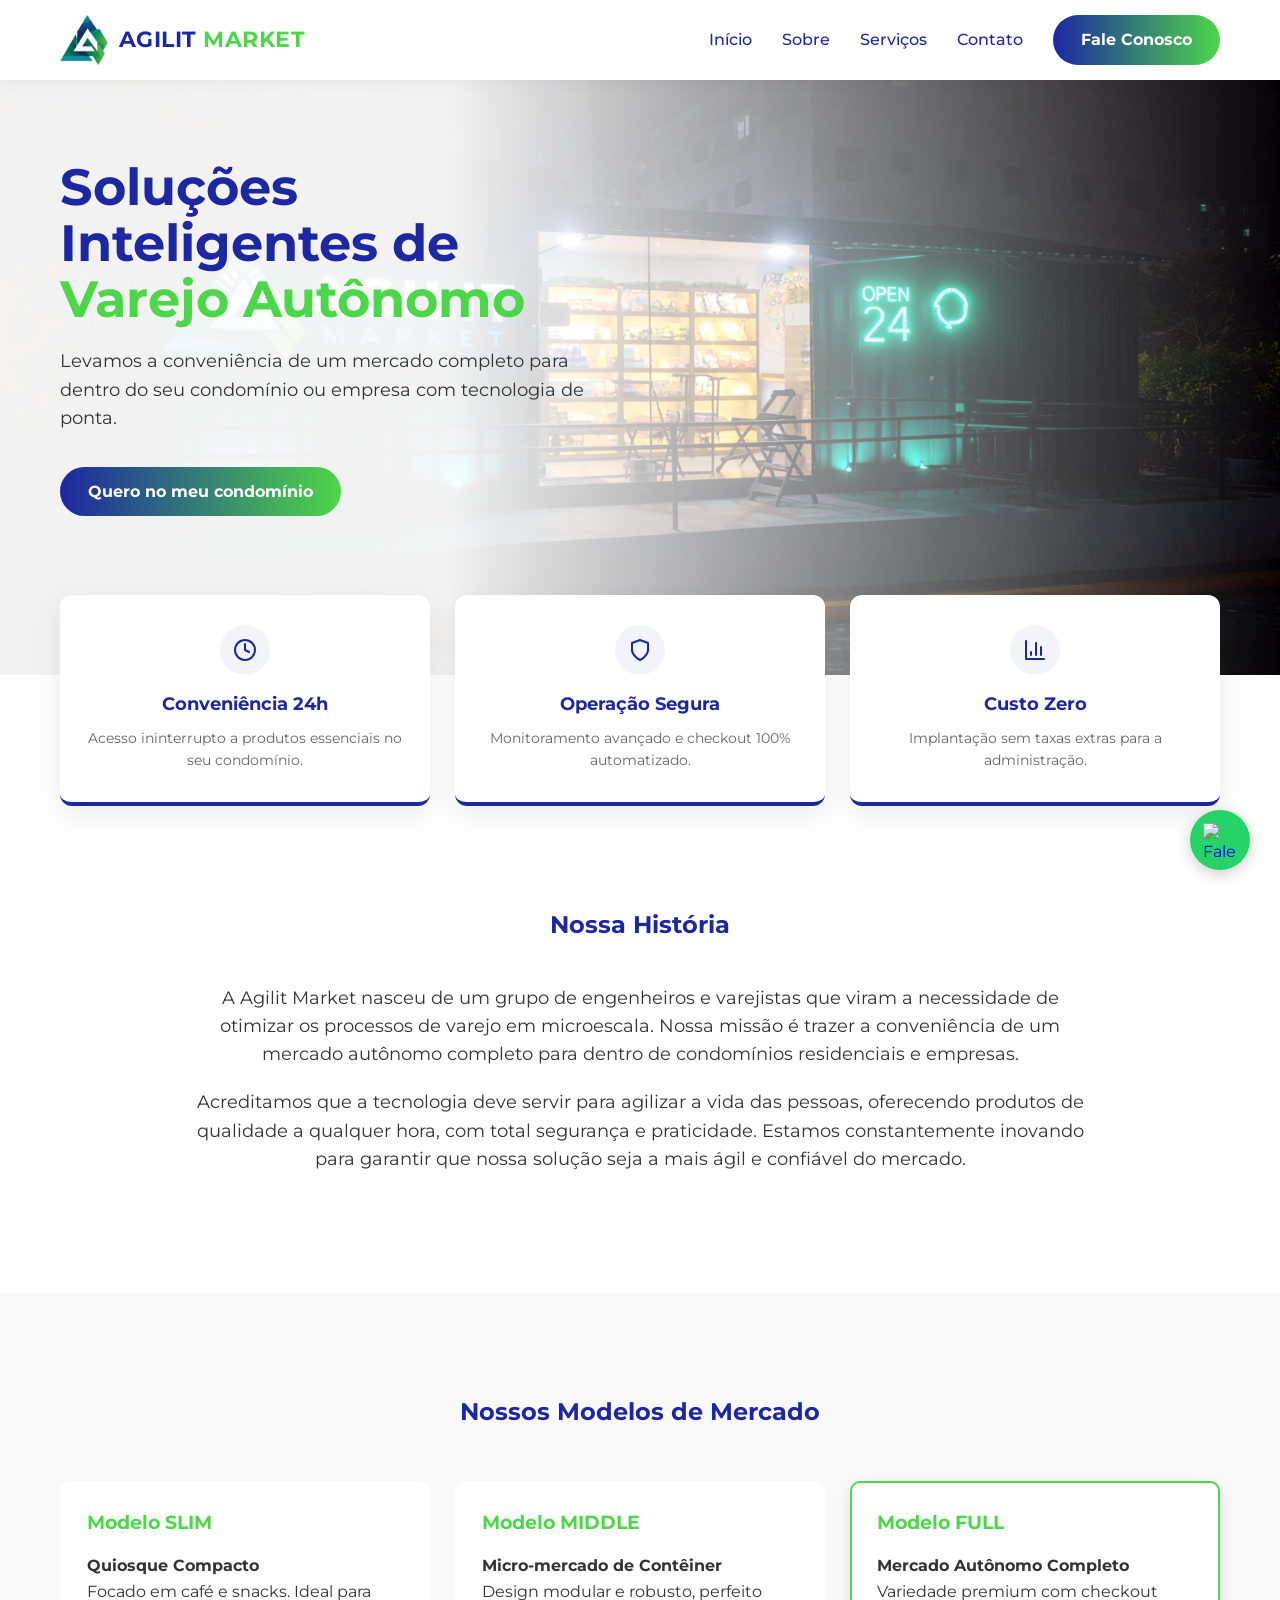
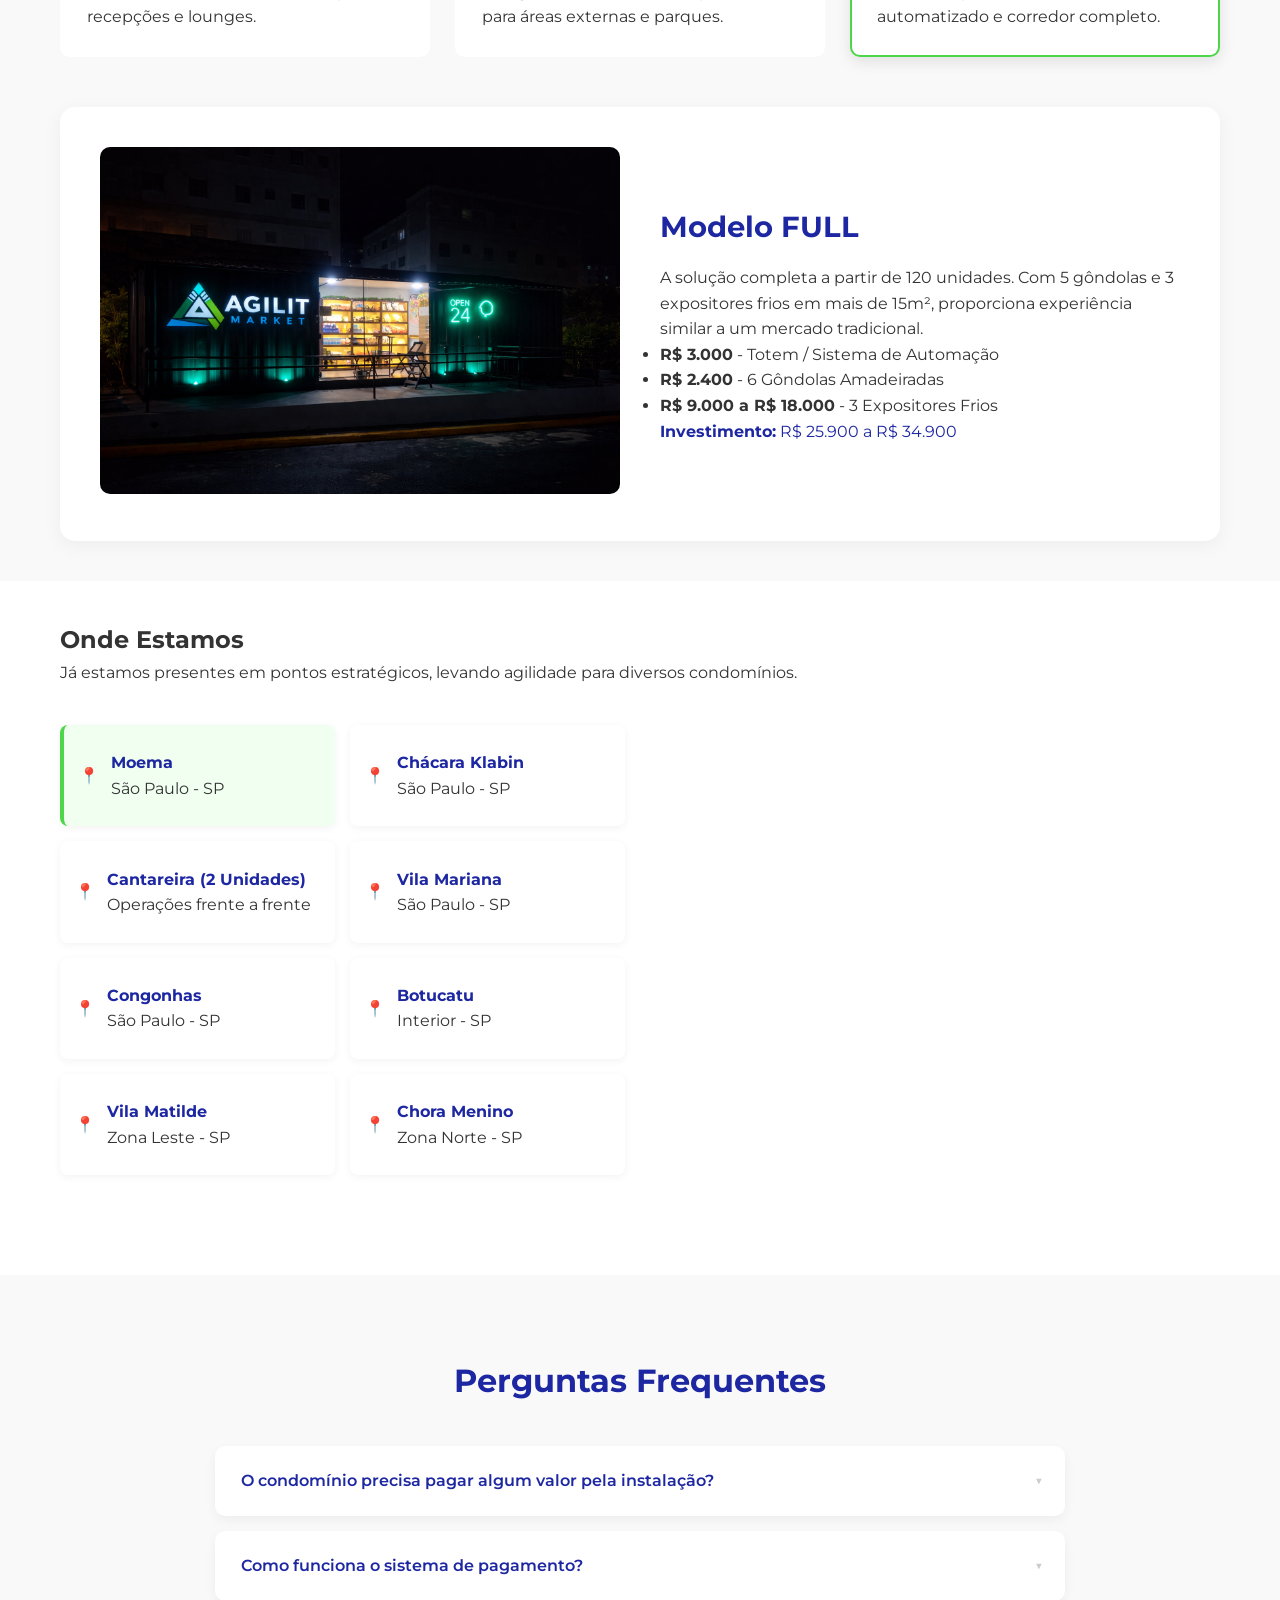
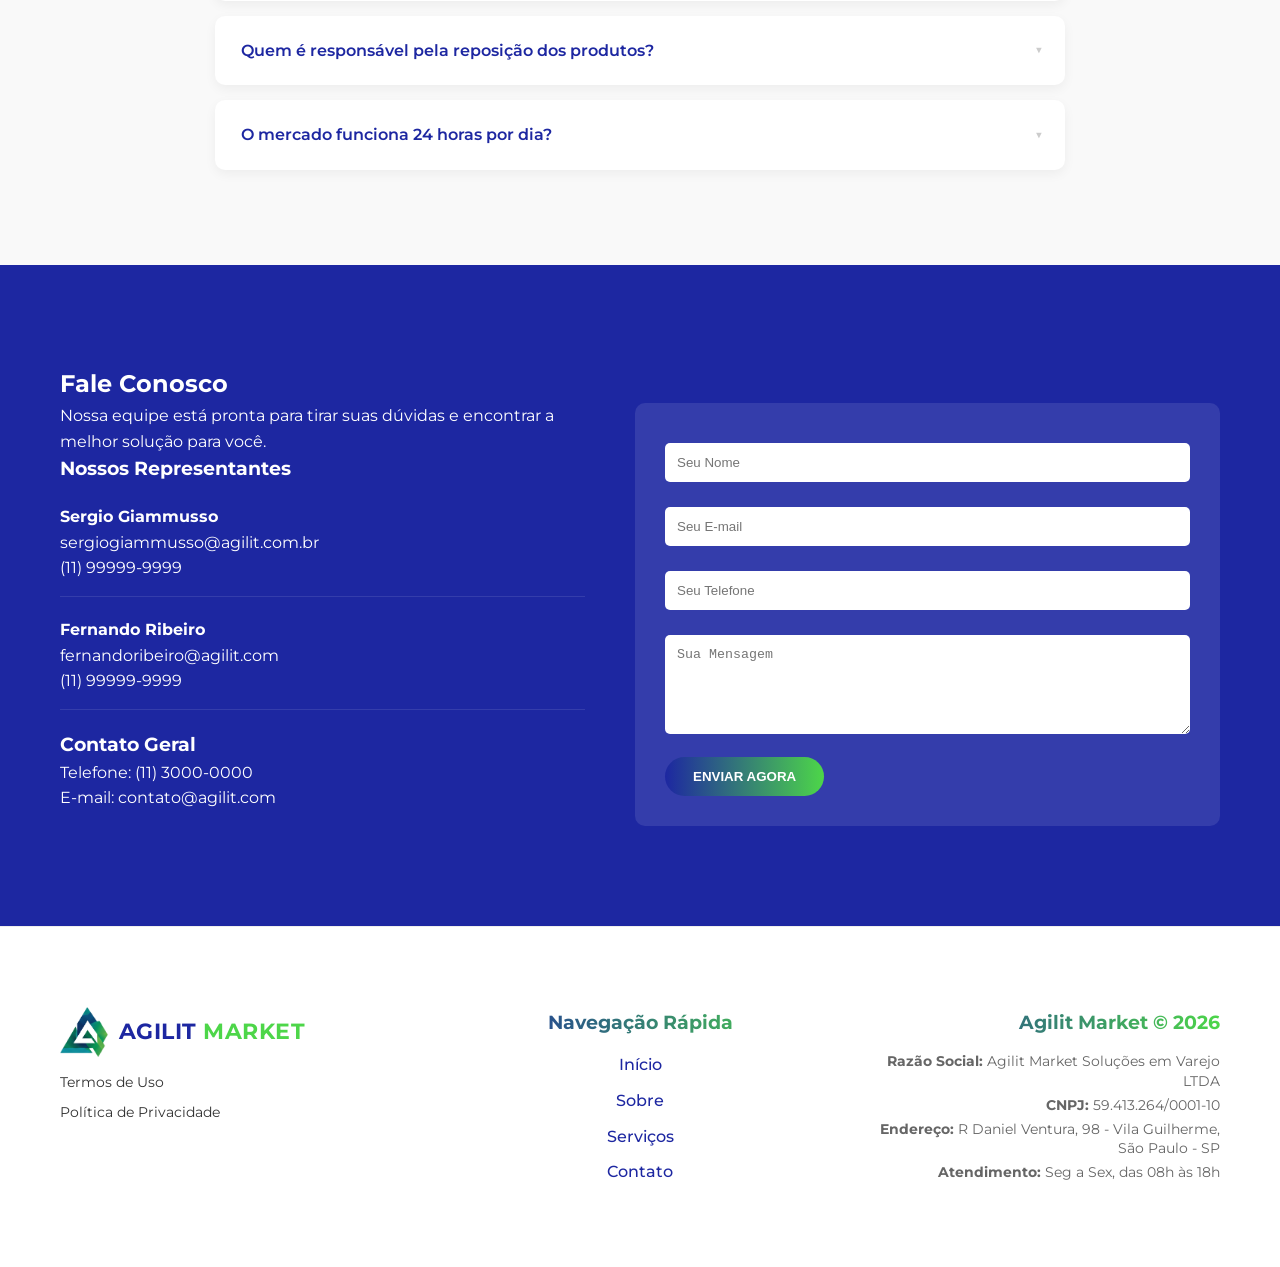
==== commit 73921767: "Atualização do faq" ====
--- a/index.html
+++ b/index.html
@@ -7,6 +7,24 @@
     <title>Agilit Market | Soluções Inteligentes de Varejo Autônomo</title>
     <link rel="icon" type="image/png" href="assets/favicon-16x16.png">
     <link rel="stylesheet" href="style.css">
+    <head>
+    <meta charset="UTF-8">
+    <meta name="viewport" content="width=device-width, initial-scale=1.0">
+    
+    <title>Agilit Market | Seu Mercado Autônomo 24h por dia</title>
+    <meta name="description" content="A Agilit Market oferece tecnologia e conveniência para mini mercados em condomínios. Instalação custo zero e segurança 24h.">
+    
+    <meta property="og:title" content="Agilit Market | Seu Mercado Autônomo 24h">
+    <meta property="og:description" content="Levamos a conveniência de um mercado completo para dentro do seu condomínio com tecnologia de ponta.">
+    <meta property="og:image" content="https://www.agilitmarket.com.br/assets/og-image.png">
+    <meta property="og:url" content="https://www.agilitmarket.com.br/">
+    <meta property="og:type" content="website">
+
+    <link rel="icon" type="image/png" href="assets/favicon-16x16.png">
+    
+    <link rel="stylesheet" href="style.css">
+    <link href="https://fonts.googleapis.com/css2?family=Montserrat:wght@400;500;700&display=swap" rel="stylesheet">
+</head>
     <link href="https://fonts.googleapis.com/css2?family=Montserrat:wght@400;500;700&display=swap" rel="stylesheet">
 </head>
 
@@ -221,6 +239,57 @@
                             src="https://www.google.com/maps/embed?pb=!1m18!1m12!1m3!1d7312.103438449836!2d-46.668266904345856!3d-23.60247803374143!2m3!1f0!2f0!3f0!3m2!1i1024!2i768!4f13.1!3m3!1m2!1s0x94ce5a05fb4da5e7%3A0x3ea9f8e5b1375eae!2sInternational%20Duplex%20Residence!5e0!3m2!1spt-BR!2sbr!4v1776791438985!5m2!1spt-BR!2sbr"
                             width="100%" height="100%" style="border:0;" allowfullscreen="" loading="lazy"
                             referrerpolicy="no-referrer-when-downgrade"></iframe>
+                    </div>
+                </div>
+            </div>
+        </div>
+    </section>
+
+    <section id="faq" class="section faq">
+        <div class="container">
+            <h2 class="titulo-secao-faq">Perguntas Frequentes</h2>
+            <div class="faq-wrapper">
+                <div class="faq-item">
+                    <div class="faq-pergunta" onclick="toggleFaq(this)">
+                        <span>O condomínio precisa pagar algum valor pela instalação?</span>
+                        <i class="seta-faq">▼</i>
+                    </div>
+                    <div class="faq-resposta">
+                        <p>Não! A instalação do mercado é totalmente custeada pela Agilit Market. O condomínio só
+                            precisa ceder o espaço e um ponto de energia.</p>
+                    </div>
+                </div>
+
+                <div class="faq-item">
+                    <div class="faq-pergunta" onclick="toggleFaq(this)">
+                        <span>Como funciona o sistema de pagamento?</span>
+                        <i class="seta-faq">▼</i>
+                    </div>
+                    <div class="faq-resposta">
+                        <p>Utilizamos o sistema de self-checkout: o morador escolhe o produto, faz a leitura do código
+                            de barras e paga via cartão ou PIX diretamente no totem.</p>
+                    </div>
+                </div>
+
+                <div class="faq-item">
+                    <div class="faq-pergunta" onclick="toggleFaq(this)">
+                        <span>Quem é responsável pela reposição dos produtos?</span>
+                        <i class="seta-faq">▼</i>
+                    </div>
+                    <div class="faq-resposta">
+                        <p>Nossa equipe de logística monitora o estoque em tempo real e realiza visitas periódicas para
+                            garantir prateleiras sempre cheias e produtos frescos.</p>
+                    </div>
+                </div>
+
+                <div class="faq-item">
+                    <div class="faq-pergunta" onclick="toggleFaq(this)">
+                        <span>O mercado funciona 24 horas por dia?</span>
+                        <i class="seta-faq">▼</i>
+                    </div>
+                    <div class="faq-resposta">
+                        <p>Sim! Nosso modelo é 100% autônomo e fica disponível para os moradores 24 horas por dia, 7
+                            dias por semana, inclusive feriados.</p>
                     </div>
                 </div>
             </div>
--- a/style.css
+++ b/style.css
@@ -26,29 +26,66 @@
 
 html {
     scroll-behavior: smooth;
-    scroll-padding-top: var(--header-height); 
-}
-
-.container { max-width: 1200px; margin: 0 auto; padding: 0 20px; }
-.section { padding: 100px 0; }
+    scroll-padding-top: var(--header-height);
+}
+
+.container {
+    max-width: 1200px;
+    margin: 0 auto;
+    padding: 0 20px;
+}
+
+.section {
+    padding: 100px 0;
+}
 
 /* --- Barra de Rolagem (Webkit) --- */
-::-webkit-scrollbar { width: 14px; }
-::-webkit-scrollbar-track { background: var(--light-gray); }
+::-webkit-scrollbar {
+    width: 14px;
+}
+
+::-webkit-scrollbar-track {
+    background: var(--light-gray);
+}
+
 ::-webkit-scrollbar-thumb {
     background: linear-gradient(180deg, var(--primary-blue) 0%, var(--primary-green) 100%);
     border-radius: 10px;
     border: 3px solid var(--light-gray);
 }
-::-webkit-scrollbar-thumb:hover { background: linear-gradient(180deg, #151d80 0%, #3bbd38 100%); }
+
+::-webkit-scrollbar-thumb:hover {
+    background: linear-gradient(180deg, #151d80 0%, #3bbd38 100%);
+}
 
 /* --- Tipografia e Botões --- */
-.logo img, .footer-logo img { height: 50px; width: auto; display: block; }
-.logo, .footer-logo { display: flex; align-items: center; gap: 10px; }
-.logo-text { font-size: 1.4rem; font-weight: 700; color: var(--primary-blue); letter-spacing: 0.5px; }
-.logo-text strong { color: var(--primary-green); }
-
-.btn-principal, .btn-destaque a {
+.logo img,
+.footer-logo img {
+    height: 50px;
+    width: auto;
+    display: block;
+}
+
+.logo,
+.footer-logo {
+    display: flex;
+    align-items: center;
+    gap: 10px;
+}
+
+.logo-text {
+    font-size: 1.4rem;
+    font-weight: 700;
+    color: var(--primary-blue);
+    letter-spacing: 0.5px;
+}
+
+.logo-text strong {
+    color: var(--primary-green);
+}
+
+.btn-principal,
+.btn-destaque a {
     display: inline-block;
     background: linear-gradient(90deg, var(--primary-blue) 0%, var(--primary-green) 100%);
     color: var(--white) !important;
@@ -60,185 +97,761 @@
     border: none;
     cursor: pointer;
 }
-.btn-principal:hover, .btn-destaque a:hover { transform: translateY(-3px); box-shadow: 0 8px 20px rgba(29, 39, 161, 0.3); }
+
+.btn-principal:hover,
+.btn-destaque a:hover {
+    transform: translateY(-3px);
+    box-shadow: 0 8px 20px rgba(29, 39, 161, 0.3);
+}
 
 /* --- Header e Menu --- */
 header {
-    background: var(--white); height: var(--header-height); position: fixed;
-    top: 0; width: 100%; z-index: 100; box-shadow: 0 2px 15px rgba(0, 0, 0, 0.05);
-    display: flex; align-items: center;
-}
-nav { display: flex; justify-content: space-between; align-items: center; width: 100%; }
-nav ul { display: flex; list-style: none; gap: 30px; align-items: center; }
-nav a { text-decoration: none; color: var(--primary-blue); font-weight: 500; transition: 0.3s; }
-nav a:hover { color: var(--primary-green); }
-
-.menu-hamburguer { display: none; cursor: pointer; gap: 6px; flex-direction: column; }
-.bar { width: 28px; height: 3px; background-color: var(--primary-blue); border-radius: 3px; transition: 0.3s ease; }
+    background: var(--white);
+    height: var(--header-height);
+    position: fixed;
+    top: 0;
+    width: 100%;
+    z-index: 100;
+    box-shadow: 0 2px 15px rgba(0, 0, 0, 0.05);
+    display: flex;
+    align-items: center;
+}
+
+nav {
+    display: flex;
+    justify-content: space-between;
+    align-items: center;
+    width: 100%;
+}
+
+nav ul {
+    display: flex;
+    list-style: none;
+    gap: 30px;
+    align-items: center;
+}
+
+nav a {
+    text-decoration: none;
+    color: var(--primary-blue);
+    font-weight: 500;
+    transition: 0.3s;
+}
+
+nav a:hover {
+    color: var(--primary-green);
+}
+
+.menu-hamburguer {
+    display: none;
+    cursor: pointer;
+    gap: 6px;
+    flex-direction: column;
+}
+
+.bar {
+    width: 28px;
+    height: 3px;
+    background-color: var(--primary-blue);
+    border-radius: 3px;
+    transition: 0.3s ease;
+}
 
 /* --- Hero Section --- */
 .hero {
-    background: linear-gradient(90deg, rgba(255,255,255,0.95) 35%, rgba(255,255,255,0) 100%), url('assets/bannerefull.png');
-    background-size: cover; background-position: center; min-height: 75vh;
-    padding: calc(var(--header-height) + 60px) 0 140px; display: flex; align-items: center;
-}
-.hero-layout { display: flex; align-items: center; width: 100%; }
-.hero-text { flex: 1; max-width: 550px; text-align: left; }
-.hero h1 { font-size: 3.2rem; line-height: 1.1; color: var(--primary-blue); margin-bottom: 20px; }
-.hero h1 span { color: var(--primary-green); }
-.hero p { font-size: 1.1rem; color: var(--dark-gray); margin-bottom: 35px; }
+    background: linear-gradient(90deg, rgba(255, 255, 255, 0.95) 35%, rgba(255, 255, 255, 0) 100%), url('assets/bannerefull.png');
+    background-size: cover;
+    background-position: center;
+    min-height: 75vh;
+    padding: calc(var(--header-height) + 60px) 0 140px;
+    display: flex;
+    align-items: center;
+}
+
+.hero-layout {
+    display: flex;
+    align-items: center;
+    width: 100%;
+}
+
+.hero-text {
+    flex: 1;
+    max-width: 550px;
+    text-align: left;
+}
+
+.hero h1 {
+    font-size: 3.2rem;
+    line-height: 1.1;
+    color: var(--primary-blue);
+    margin-bottom: 20px;
+}
+
+.hero h1 span {
+    color: var(--primary-green);
+}
+
+.hero p {
+    font-size: 1.1rem;
+    color: var(--dark-gray);
+    margin-bottom: 35px;
+}
 
 /* --- Cards Sobrepostos --- */
-.cards-sobrepostos-wrapper { margin-top: -80px; position: relative; z-index: 20; }
-.cards-grid { display: grid; grid-template-columns: repeat(3, 1fr); gap: 25px; }
+.cards-sobrepostos-wrapper {
+    margin-top: -80px;
+    position: relative;
+    z-index: 20;
+}
+
+.cards-grid {
+    display: grid;
+    grid-template-columns: repeat(3, 1fr);
+    gap: 25px;
+}
+
 .card-compacto {
-    background: var(--white); padding: 30px 25px; border-radius: 12px; text-align: center;
-    box-shadow: 0 10px 30px rgba(0, 0, 0, 0.08); border-bottom: 4px solid var(--primary-blue); transition: all 0.3s ease;
-}
-.card-compacto:hover { transform: translateY(-8px); border-bottom-color: var(--primary-green); }
+    background: var(--white);
+    padding: 30px 25px;
+    border-radius: 12px;
+    text-align: center;
+    box-shadow: 0 10px 30px rgba(0, 0, 0, 0.08);
+    border-bottom: 4px solid var(--primary-blue);
+    transition: all 0.3s ease;
+}
+
+.card-compacto:hover {
+    transform: translateY(-8px);
+    border-bottom-color: var(--primary-green);
+}
+
 .icon-svg-small {
-    display: inline-flex; align-items: center; justify-content: center; width: 50px; height: 50px;
-    background: rgba(29, 39, 161, 0.05); border-radius: 50%; color: var(--primary-blue); margin-bottom: 15px;
-}
-.card-compacto h3 { font-size: 1.1rem; color: var(--primary-blue); margin-bottom: 10px; }
-.card-compacto p { font-size: 0.85rem; color: #666; }
+    display: inline-flex;
+    align-items: center;
+    justify-content: center;
+    width: 50px;
+    height: 50px;
+    background: rgba(29, 39, 161, 0.05);
+    border-radius: 50%;
+    color: var(--primary-blue);
+    margin-bottom: 15px;
+}
+
+.card-compacto h3 {
+    font-size: 1.1rem;
+    color: var(--primary-blue);
+    margin-bottom: 10px;
+}
+
+.card-compacto p {
+    font-size: 0.85rem;
+    color: #666;
+}
 
 /* --- Seções do Site --- */
-.sobre h2 { text-align: center; color: var(--primary-blue); margin-bottom: 40px; }
-.sobre-conteudo { max-width: 900px; margin: 0 auto; text-align: center; }
-.sobre-conteudo p { margin-bottom: 20px; font-size: 1.1rem; }
-
-.servicos { background: var(--light-gray); padding-bottom: 40px; }
-.servicos h2 { text-align: center; color: var(--primary-blue); margin-bottom: 50px; }
-.servicos-grade { display: grid; grid-template-columns: repeat(3, 1fr); gap: 25px; margin-bottom: 50px; }
-.modelo-card { background: var(--white); padding: 25px; border-radius: 10px; border: 2px solid transparent; cursor: pointer; transition: 0.3s; }
-.modelo-card.ativo { border-color: var(--primary-green); box-shadow: 0 5px 15px rgba(0,0,0,0.1); }
-.modelo-card h3 { color: var(--primary-green); margin-bottom: 15px; }
-
-.detalhe-modelo-wrapper { display: flex; align-items: center; gap: 40px; background: var(--white); padding: 40px; border-radius: 15px; box-shadow: 0 5px 20px rgba(0,0,0,0.05); }
-.detalhe-imagem { flex: 1; }
-.detalhe-imagem img { width: 100%; border-radius: 10px; }
-.detalhe-texto { flex: 1; }
-.detalhe-texto h3 { color: var(--primary-blue); font-size: 1.8rem; margin-bottom: 15px; }
-
-.unidades { padding-top: 40px; }
-.unidades-wrapper { display: flex; gap: 30px; margin-top: 40px; }
-.unidades-lista { flex: 1; display: grid; grid-template-columns: 1fr 1fr; gap: 15px; }
+.sobre h2 {
+    text-align: center;
+    color: var(--primary-blue);
+    margin-bottom: 40px;
+}
+
+.sobre-conteudo {
+    max-width: 900px;
+    margin: 0 auto;
+    text-align: center;
+}
+
+.sobre-conteudo p {
+    margin-bottom: 20px;
+    font-size: 1.1rem;
+}
+
+.servicos {
+    background: var(--light-gray);
+    padding-bottom: 40px;
+}
+
+.servicos h2 {
+    text-align: center;
+    color: var(--primary-blue);
+    margin-bottom: 50px;
+}
+
+.servicos-grade {
+    display: grid;
+    grid-template-columns: repeat(3, 1fr);
+    gap: 25px;
+    margin-bottom: 50px;
+}
+
+.modelo-card {
+    background: var(--white);
+    padding: 25px;
+    border-radius: 10px;
+    border: 2px solid transparent;
+    cursor: pointer;
+    transition: 0.3s;
+}
+
+.modelo-card.ativo {
+    border-color: var(--primary-green);
+    box-shadow: 0 5px 15px rgba(0, 0, 0, 0.1);
+}
+
+.modelo-card h3 {
+    color: var(--primary-green);
+    margin-bottom: 15px;
+}
+
+.detalhe-modelo-wrapper {
+    display: flex;
+    align-items: center;
+    gap: 40px;
+    background: var(--white);
+    padding: 40px;
+    border-radius: 15px;
+    box-shadow: 0 5px 20px rgba(0, 0, 0, 0.05);
+}
+
+.detalhe-imagem {
+    flex: 1;
+}
+
+.detalhe-imagem img {
+    width: 100%;
+    border-radius: 10px;
+}
+
+.detalhe-texto {
+    flex: 1;
+}
+
+.detalhe-texto h3 {
+    color: var(--primary-blue);
+    font-size: 1.8rem;
+    margin-bottom: 15px;
+}
+
+.unidades {
+    padding-top: 40px;
+}
+
+.unidades-wrapper {
+    display: flex;
+    gap: 30px;
+    margin-top: 40px;
+}
+
+.unidades-lista {
+    flex: 1;
+    display: grid;
+    grid-template-columns: 1fr 1fr;
+    gap: 15px;
+}
+
 .unidade-item {
-    background: var(--white); padding: 15px; border-radius: 8px; display: flex; align-items: center; gap: 12px;
-    cursor: pointer; box-shadow: 0 2px 8px rgba(0,0,0,0.05); transition: 0.3s;
-}
-.unidade-item.unidade-ativa { border-left: 4px solid var(--primary-green); background: #f0fff0; }
-.unidade-item h4 { color: var(--primary-blue); font-size: 1rem; }
-.unidades-mapa { flex: 1; height: 450px; border-radius: 15px; overflow: hidden; }
-
-.contato { background: var(--primary-blue); color: var(--white); }
-.contato-wrapper { display: flex; gap: 50px; }
-.contato-info { flex: 1; }
-.contato-info h2 { color: var(--primary-green); text-align: left; margin-bottom: 20px; }
-.representante { margin: 20px 0; padding-bottom: 15px; border-bottom: 1px solid rgba(255,255,255,0.1); }
-.contato-formulario { flex: 1; background: rgba(255,255,255,0.1); padding: 30px; border-radius: 10px; }
-.form-group { margin-bottom: 15px; }
-.contato-formulario input, .contato-formulario textarea { width: 100%; padding: 12px; border-radius: 5px; border: none; margin-top: 10px; }
-
-#form-feedback { text-align: center; padding: 10px; background: rgba(77, 214, 73, 0.1); border-radius: 5px; animation: fadeIn 0.5s ease; }
-@keyframes fadeIn { from { opacity: 0; transform: translateY(-10px); } to { opacity: 1; transform: translateY(0); } }
+    background: var(--white);
+    padding: 15px;
+    border-radius: 8px;
+    display: flex;
+    align-items: center;
+    gap: 12px;
+    cursor: pointer;
+    box-shadow: 0 2px 8px rgba(0, 0, 0, 0.05);
+    transition: 0.3s;
+}
+
+.unidade-item.unidade-ativa {
+    border-left: 4px solid var(--primary-green);
+    background: #f0fff0;
+}
+
+.unidade-item h4 {
+    color: var(--primary-blue);
+    font-size: 1rem;
+}
+
+.unidades-mapa {
+    flex: 1;
+    height: 450px;
+    border-radius: 15px;
+    overflow: hidden;
+}
+
+.contato {
+    background: var(--primary-blue);
+    color: var(--white);
+}
+
+.contato-wrapper {
+    display: flex;
+    gap: 50px;
+}
+
+.contato-info {
+    flex: 1;
+}
+
+.contato-info h2 {
+    color: var(--primary-green);
+    text-align: left;
+    margin-bottom: 20px;
+}
+
+.representante {
+    margin: 20px 0;
+    padding-bottom: 15px;
+    border-bottom: 1px solid rgba(255, 255, 255, 0.1);
+}
+
+.contato-formulario {
+    flex: 1;
+    background: rgba(255, 255, 255, 0.1);
+    padding: 30px;
+    border-radius: 10px;
+}
+
+.form-group {
+    margin-bottom: 15px;
+}
+
+.contato-formulario input,
+.contato-formulario textarea {
+    width: 100%;
+    padding: 12px;
+    border-radius: 5px;
+    border: none;
+    margin-top: 10px;
+}
+
+#form-feedback {
+    text-align: center;
+    padding: 10px;
+    background: rgba(77, 214, 73, 0.1);
+    border-radius: 5px;
+    animation: fadeIn 0.5s ease;
+}
+
+@keyframes fadeIn {
+    from {
+        opacity: 0;
+        transform: translateY(-10px);
+    }
+
+    to {
+        opacity: 1;
+        transform: translateY(0);
+    }
+}
 
 /* --- Footer e WhatsApp --- */
-footer { padding: 80px 0; background: var(--white); border-top: 1px solid #eee; }
-.footer-wrapper { display: flex; justify-content: space-between; align-items: flex-start; gap: 40px; }
-.footer-column { flex: 1; }
-.footer-logo-box { display: flex; flex-direction: column; gap: 15px; }
-.footer-sub-links { display: flex; flex-direction: column; gap: 8px; }
-.footer-sub-links a { text-decoration: none; color: var(--dark-gray); font-size: 0.85rem; transition: 0.3s; }
-.footer-sub-links a:hover { color: var(--primary-green); }
-
-.footer-nav { text-align: center; }
-.footer-nav ul { list-style: none; display: flex; flex-direction: column; gap: 10px; }
-.footer-nav a { text-decoration: none; color: var(--primary-blue); font-weight: 500; transition: 0.3s; }
-.footer-legal { text-align: right; }
-.footer-legal p { font-size: 0.85rem; color: #666; margin-bottom: 5px; line-height: 1.4; }
+footer {
+    padding: 80px 0;
+    background: var(--white);
+    border-top: 1px solid #eee;
+}
+
+.footer-wrapper {
+    display: flex;
+    justify-content: space-between;
+    align-items: flex-start;
+    gap: 40px;
+}
+
+.footer-column {
+    flex: 1;
+}
+
+.footer-logo-box {
+    display: flex;
+    flex-direction: column;
+    gap: 15px;
+}
+
+.footer-sub-links {
+    display: flex;
+    flex-direction: column;
+    gap: 8px;
+}
+
+.footer-sub-links a {
+    text-decoration: none;
+    color: var(--dark-gray);
+    font-size: 0.85rem;
+    transition: 0.3s;
+}
+
+.footer-sub-links a:hover {
+    color: var(--primary-green);
+}
+
+.footer-nav {
+    text-align: center;
+}
+
+.footer-nav ul {
+    list-style: none;
+    display: flex;
+    flex-direction: column;
+    gap: 10px;
+}
+
+.footer-nav a {
+    text-decoration: none;
+    color: var(--primary-blue);
+    font-weight: 500;
+    transition: 0.3s;
+}
+
+.footer-legal {
+    text-align: right;
+}
+
+.footer-legal p {
+    font-size: 0.85rem;
+    color: #666;
+    margin-bottom: 5px;
+    line-height: 1.4;
+}
 
 .texto-degrade {
     background: linear-gradient(90deg, var(--primary-blue), var(--primary-green));
-    -webkit-background-clip: text; -webkit-text-fill-color: transparent;
-    font-weight: bold; margin-bottom: 15px; font-size: 1.2rem;
+    -webkit-background-clip: text;
+    -webkit-text-fill-color: transparent;
+    font-weight: bold;
+    margin-bottom: 15px;
+    font-size: 1.2rem;
 }
 
 .whatsapp-btn {
-    position: fixed; bottom: 30px; right: 30px; width: 60px; height: 60px;
-    background-color: #25d366; border-radius: 50%; display: flex; justify-content: center; align-items: center;
-    box-shadow: 0 4px 15px rgba(0, 0, 0, 0.2); z-index: 1000; transition: transform 0.3s ease;
-}
-.whatsapp-btn img { width: 35px; height: 35px; }
-.whatsapp-btn:hover { transform: scale(1.1); }
+    position: fixed;
+    bottom: 30px;
+    right: 30px;
+    width: 60px;
+    height: 60px;
+    background-color: #25d366;
+    border-radius: 50%;
+    display: flex;
+    justify-content: center;
+    align-items: center;
+    box-shadow: 0 4px 15px rgba(0, 0, 0, 0.2);
+    z-index: 1000;
+    transition: transform 0.3s ease;
+}
+
+.whatsapp-btn img {
+    width: 35px;
+    height: 35px;
+}
+
+.whatsapp-btn:hover {
+    transform: scale(1.1);
+}
+
+/* --- Seção FAQ --- */
+.faq {
+    background: var(--light-gray);
+    padding: 80px 0;
+}
+
+.titulo-secao-faq {
+    text-align: center;
+    color: var(--primary-blue);
+    margin-bottom: 40px;
+    font-size: 2rem;
+}
+
+.faq-wrapper {
+    max-width: 850px;
+    margin: 0 auto;
+}
+
+.faq-item {
+    background: var(--white);
+    margin-bottom: 15px;
+    border-radius: 10px;
+    box-shadow: 0 4px 12px rgba(0, 0, 0, 0.05);
+    overflow: hidden;
+    border-left: 4px solid transparent;
+    transition: 0.3s;
+}
+
+.faq-pergunta {
+    padding: 22px;
+    display: flex;
+    justify-content: space-between;
+    align-items: center;
+    cursor: pointer;
+    font-weight: 600;
+    color: var(--primary-blue);
+}
+
+.faq-pergunta:hover {
+    background: rgba(29, 39, 161, 0.02);
+}
+
+.faq-resposta {
+    max-height: 0;
+    overflow: hidden;
+    transition: max-height 0.4s ease, padding 0.4s ease;
+    background: var(--white);
+}
+
+.faq-resposta p {
+    padding: 0 22px 22px;
+    color: #666;
+    font-size: 0.95rem;
+    line-height: 1.6;
+}
+
+/* Estado Ativo */
+.faq-item.ativo {
+    border-left-color: var(--primary-green);
+}
+
+.faq-item.ativo .faq-resposta {
+    max-height: 200px;
+}
+
+.faq-item.ativo .seta-faq {
+    transform: rotate(180deg);
+    color: var(--primary-green);
+}
+
+.seta-faq {
+    font-style: normal;
+    transition: 0.3s;
+    font-size: 0.8rem;
+    color: #ccc;
+}
+
+.revelar {
+    opacity: 0;
+    transform: translateY(30px);
+    transition: all 0.8s ease-out;
+}
+
+.revelar.visivel {
+    opacity: 1;
+    transform: translateY(0);
+}
 
 /* =========================================
    RESPONSIVIDADE GERAL
 ========================================= */
 
 @media (max-width: 992px) {
-    .hero-layout, .detalhe-modelo-wrapper, .unidades-wrapper, .contato-wrapper, .footer-wrapper { flex-direction: column; }
-    .hero { text-align: center; }
-    .hero-text { max-width: 100%; }
-    .servicos-grade, .unidades-lista { grid-template-columns: 1fr; }
-    .unidades-mapa { width: 100%; height: 300px; margin-top: 20px; }
-    .footer-wrapper { text-align: center; align-items: center; }
-    .footer-legal, .footer-nav { text-align: center; }
-    .footer-logo-box { align-items: center; }
+
+    .hero-layout,
+    .detalhe-modelo-wrapper,
+    .unidades-wrapper,
+    .contato-wrapper,
+    .footer-wrapper {
+        flex-direction: column;
+    }
+
+    .hero {
+        text-align: center;
+    }
+
+    .hero-text {
+        max-width: 100%;
+    }
+
+    .servicos-grade,
+    .unidades-lista {
+        grid-template-columns: 1fr;
+    }
+
+    .unidades-mapa {
+        width: 100%;
+        height: 300px;
+        margin-top: 20px;
+    }
+
+    .footer-wrapper {
+        text-align: center;
+        align-items: center;
+    }
+
+    .footer-legal,
+    .footer-nav {
+        text-align: center;
+    }
+
+    .footer-logo-box {
+        align-items: center;
+    }
 }
 
 @media (max-width: 768px) {
-    .menu-hamburguer { display: flex; }
+    .menu-hamburguer {
+        display: flex;
+    }
+
     .nav-menu {
-        position: absolute; top: var(--header-height); left: -100%; flex-direction: column;
-        background-color: var(--white); width: 100%; text-align: center; transition: 0.3s ease;
-        box-shadow: 0 10px 15px rgba(0,0,0,0.05); padding: 20px 0; gap: 20px;
-    }
-    .nav-menu.ativo { left: 0; }
-    .menu-hamburguer.ativo .bar:nth-child(1) { transform: translateY(9px) rotate(45deg); }
-    .menu-hamburguer.ativo .bar:nth-child(2) { opacity: 0; }
-    .menu-hamburguer.ativo .bar:nth-child(3) { transform: translateY(-9px) rotate(-45deg); }
+        position: absolute;
+        top: var(--header-height);
+        left: -100%;
+        flex-direction: column;
+        background-color: var(--white);
+        width: 100%;
+        text-align: center;
+        transition: 0.3s ease;
+        box-shadow: 0 10px 15px rgba(0, 0, 0, 0.05);
+        padding: 20px 0;
+        gap: 20px;
+    }
+
+    .nav-menu.ativo {
+        left: 0;
+    }
+
+    .menu-hamburguer.ativo .bar:nth-child(1) {
+        transform: translateY(9px) rotate(45deg);
+    }
+
+    .menu-hamburguer.ativo .bar:nth-child(2) {
+        opacity: 0;
+    }
+
+    .menu-hamburguer.ativo .bar:nth-child(3) {
+        transform: translateY(-9px) rotate(-45deg);
+    }
 
     .hero {
-        min-height: auto; padding: calc(var(--header-height) + 30px) 20px 250px;
-        background: linear-gradient(180deg, #ffffff 75%, rgba(255,255,255,0) 100%), url('assets/bannerefull.png');
-        background-size: 100% auto; background-position: center bottom; background-repeat: no-repeat; background-color: #ffffff;
-        align-items: flex-start; text-align: left;
-    }
-
-    .section { padding: 50px 0; } 
-    .hero-text { margin-top: 10px; max-width: 95%; }
-    .hero h1 { font-size: 2.2rem; margin-bottom: 15px; } 
-    .hero p { font-size: 1.05rem; margin-bottom: 25px; max-width: 400px; }
-    .sobre-conteudo p { font-size: 0.95rem; line-height: 1.5; text-align: justify; }
-    
-    .cards-grid { grid-template-columns: 1fr; }
-    .cards-sobrepostos-wrapper { margin-top: -90px; } 
-    
-    #servicos { padding-bottom: 20px; }
-    #unidades { padding-top: 20px; }
-
-    .conteudo-accordion { max-height: 0; overflow: hidden; opacity: 0; transition: max-height 0.4s ease, opacity 0.4s ease, padding 0.4s ease; }
-    .conteudo-accordion.aberto { max-height: 2500px; opacity: 1; padding-top: 20px; }
-    .titulo-mobile-accordion { display: flex; justify-content: space-between; align-items: center; cursor: pointer; padding-bottom: 10px; border-bottom: 2px solid rgba(0,0,0,0.05); font-size: 1.4rem; }
-    .titulo-contato { color: var(--primary-green) !important; }
-    .titulo-mobile-accordion::after { content: '▼'; font-size: 1rem; color: var(--primary-green); transition: transform 0.3s ease; }
-    .titulo-mobile-accordion.ativo::after { transform: rotate(180deg); }
-
-    .unidades-lista { max-height: 260px; overflow-y: auto; padding-right: 10px; border: 1px solid #eee; border-radius: 10px; padding: 15px; }
-    
-    .whatsapp-btn { bottom: 20px; right: 20px; width: 50px; height: 50px; }
-    .whatsapp-btn img { width: 30px; height: 30px; }
+        min-height: auto;
+        padding: calc(var(--header-height) + 30px) 20px 250px;
+        background: linear-gradient(180deg, #ffffff 75%, rgba(255, 255, 255, 0) 100%), url('assets/bannerefull.png');
+        background-size: 100% auto;
+        background-position: center bottom;
+        background-repeat: no-repeat;
+        background-color: #ffffff;
+        align-items: flex-start;
+        text-align: left;
+    }
+
+    .section {
+        padding: 50px 0;
+    }
+
+    .hero-text {
+        margin-top: 10px;
+        max-width: 95%;
+    }
+
+    .hero h1 {
+        font-size: 2.2rem;
+        margin-bottom: 15px;
+    }
+
+    .hero p {
+        font-size: 1.05rem;
+        margin-bottom: 25px;
+        max-width: 400px;
+    }
+
+    .sobre-conteudo p {
+        font-size: 0.95rem;
+        line-height: 1.5;
+        text-align: justify;
+    }
+
+    .cards-grid {
+        grid-template-columns: 1fr;
+    }
+
+    .cards-sobrepostos-wrapper {
+        margin-top: -90px;
+    }
+
+    #servicos {
+        padding-bottom: 20px;
+    }
+
+    #unidades {
+        padding-top: 20px;
+    }
+
+    .conteudo-accordion {
+        max-height: 0;
+        overflow: hidden;
+        opacity: 0;
+        transition: max-height 0.4s ease, opacity 0.4s ease, padding 0.4s ease;
+    }
+
+    .conteudo-accordion.aberto {
+        max-height: 2500px;
+        opacity: 1;
+        padding-top: 20px;
+    }
+
+    .titulo-mobile-accordion {
+        display: flex;
+        justify-content: space-between;
+        align-items: center;
+        cursor: pointer;
+        padding-bottom: 10px;
+        border-bottom: 2px solid rgba(0, 0, 0, 0.05);
+        font-size: 1.4rem;
+    }
+
+    .titulo-contato {
+        color: var(--primary-green) !important;
+    }
+
+    .titulo-mobile-accordion::after {
+        content: '▼';
+        font-size: 1rem;
+        color: var(--primary-green);
+        transition: transform 0.3s ease;
+    }
+
+    .titulo-mobile-accordion.ativo::after {
+        transform: rotate(180deg);
+    }
+
+    .unidades-lista {
+        max-height: 260px;
+        overflow-y: auto;
+        padding-right: 10px;
+        border: 1px solid #eee;
+        border-radius: 10px;
+        padding: 15px;
+    }
+
+    .whatsapp-btn {
+        bottom: 20px;
+        right: 20px;
+        width: 50px;
+        height: 50px;
+    }
+
+    .whatsapp-btn img {
+        width: 30px;
+        height: 30px;
+    }
 }
 
 @media (max-width: 430px) {
     .hero {
-        padding: calc(var(--header-height) + 20px) 20px 200px;
-        background: linear-gradient(180deg, #ffffff 85%, rgba(255,255,255,0) 100%), url('assets/bannerefull.png');
-        background-size: 100% auto; background-position: center bottom; background-repeat: no-repeat; background-color: #ffffff;
-    }
-    .hero h1 { font-size: 1.8rem; }
-    .hero p { font-size: 0.95rem; }
-    .cards-sobrepostos-wrapper { margin-top: -60px; }
+        padding: calc(var(--header-height) + 20px) 20px 270px;
+        background: linear-gradient(180deg, #ffffff 30%, rgba(255, 255, 255, 0) 100%), url('assets/bannerefull.png');
+        background-size: 100% auto;
+        background-position: center bottom;
+        background-repeat: no-repeat;
+        background-color: #ffffff;
+    }
+
+    .hero h1 {
+        font-size: 1.8rem;
+    }
+
+    .hero p {
+        font-size: 0.95rem;
+    }
+
+    .cards-sobrepostos-wrapper {
+        margin-top: -60px;
+    }
 }
--- a/style.css
+++ b/style.css
@@ -26,29 +26,66 @@
 
 html {
     scroll-behavior: smooth;
-    scroll-padding-top: var(--header-height); 
-}
-
-.container { max-width: 1200px; margin: 0 auto; padding: 0 20px; }
-.section { padding: 100px 0; }
+    scroll-padding-top: var(--header-height);
+}
+
+.container {
+    max-width: 1200px;
+    margin: 0 auto;
+    padding: 0 20px;
+}
+
+.section {
+    padding: 100px 0;
+}
 
 /* --- Barra de Rolagem (Webkit) --- */
-::-webkit-scrollbar { width: 14px; }
-::-webkit-scrollbar-track { background: var(--light-gray); }
+::-webkit-scrollbar {
+    width: 14px;
+}
+
+::-webkit-scrollbar-track {
+    background: var(--light-gray);
+}
+
 ::-webkit-scrollbar-thumb {
     background: linear-gradient(180deg, var(--primary-blue) 0%, var(--primary-green) 100%);
     border-radius: 10px;
     border: 3px solid var(--light-gray);
 }
-::-webkit-scrollbar-thumb:hover { background: linear-gradient(180deg, #151d80 0%, #3bbd38 100%); }
+
+::-webkit-scrollbar-thumb:hover {
+    background: linear-gradient(180deg, #151d80 0%, #3bbd38 100%);
+}
 
 /* --- Tipografia e Botões --- */
-.logo img, .footer-logo img { height: 50px; width: auto; display: block; }
-.logo, .footer-logo { display: flex; align-items: center; gap: 10px; }
-.logo-text { font-size: 1.4rem; font-weight: 700; color: var(--primary-blue); letter-spacing: 0.5px; }
-.logo-text strong { color: var(--primary-green); }
-
-.btn-principal, .btn-destaque a {
+.logo img,
+.footer-logo img {
+    height: 50px;
+    width: auto;
+    display: block;
+}
+
+.logo,
+.footer-logo {
+    display: flex;
+    align-items: center;
+    gap: 10px;
+}
+
+.logo-text {
+    font-size: 1.4rem;
+    font-weight: 700;
+    color: var(--primary-blue);
+    letter-spacing: 0.5px;
+}
+
+.logo-text strong {
+    color: var(--primary-green);
+}
+
+.btn-principal,
+.btn-destaque a {
     display: inline-block;
     background: linear-gradient(90deg, var(--primary-blue) 0%, var(--primary-green) 100%);
     color: var(--white) !important;
@@ -60,185 +97,761 @@
     border: none;
     cursor: pointer;
 }
-.btn-principal:hover, .btn-destaque a:hover { transform: translateY(-3px); box-shadow: 0 8px 20px rgba(29, 39, 161, 0.3); }
+
+.btn-principal:hover,
+.btn-destaque a:hover {
+    transform: translateY(-3px);
+    box-shadow: 0 8px 20px rgba(29, 39, 161, 0.3);
+}
 
 /* --- Header e Menu --- */
 header {
-    background: var(--white); height: var(--header-height); position: fixed;
-    top: 0; width: 100%; z-index: 100; box-shadow: 0 2px 15px rgba(0, 0, 0, 0.05);
-    display: flex; align-items: center;
-}
-nav { display: flex; justify-content: space-between; align-items: center; width: 100%; }
-nav ul { display: flex; list-style: none; gap: 30px; align-items: center; }
-nav a { text-decoration: none; color: var(--primary-blue); font-weight: 500; transition: 0.3s; }
-nav a:hover { color: var(--primary-green); }
-
-.menu-hamburguer { display: none; cursor: pointer; gap: 6px; flex-direction: column; }
-.bar { width: 28px; height: 3px; background-color: var(--primary-blue); border-radius: 3px; transition: 0.3s ease; }
+    background: var(--white);
+    height: var(--header-height);
+    position: fixed;
+    top: 0;
+    width: 100%;
+    z-index: 100;
+    box-shadow: 0 2px 15px rgba(0, 0, 0, 0.05);
+    display: flex;
+    align-items: center;
+}
+
+nav {
+    display: flex;
+    justify-content: space-between;
+    align-items: center;
+    width: 100%;
+}
+
+nav ul {
+    display: flex;
+    list-style: none;
+    gap: 30px;
+    align-items: center;
+}
+
+nav a {
+    text-decoration: none;
+    color: var(--primary-blue);
+    font-weight: 500;
+    transition: 0.3s;
+}
+
+nav a:hover {
+    color: var(--primary-green);
+}
+
+.menu-hamburguer {
+    display: none;
+    cursor: pointer;
+    gap: 6px;
+    flex-direction: column;
+}
+
+.bar {
+    width: 28px;
+    height: 3px;
+    background-color: var(--primary-blue);
+    border-radius: 3px;
+    transition: 0.3s ease;
+}
 
 /* --- Hero Section --- */
 .hero {
-    background: linear-gradient(90deg, rgba(255,255,255,0.95) 35%, rgba(255,255,255,0) 100%), url('assets/bannerefull.png');
-    background-size: cover; background-position: center; min-height: 75vh;
-    padding: calc(var(--header-height) + 60px) 0 140px; display: flex; align-items: center;
-}
-.hero-layout { display: flex; align-items: center; width: 100%; }
-.hero-text { flex: 1; max-width: 550px; text-align: left; }
-.hero h1 { font-size: 3.2rem; line-height: 1.1; color: var(--primary-blue); margin-bottom: 20px; }
-.hero h1 span { color: var(--primary-green); }
-.hero p { font-size: 1.1rem; color: var(--dark-gray); margin-bottom: 35px; }
+    background: linear-gradient(90deg, rgba(255, 255, 255, 0.95) 35%, rgba(255, 255, 255, 0) 100%), url('assets/bannerefull.png');
+    background-size: cover;
+    background-position: center;
+    min-height: 75vh;
+    padding: calc(var(--header-height) + 60px) 0 140px;
+    display: flex;
+    align-items: center;
+}
+
+.hero-layout {
+    display: flex;
+    align-items: center;
+    width: 100%;
+}
+
+.hero-text {
+    flex: 1;
+    max-width: 550px;
+    text-align: left;
+}
+
+.hero h1 {
+    font-size: 3.2rem;
+    line-height: 1.1;
+    color: var(--primary-blue);
+    margin-bottom: 20px;
+}
+
+.hero h1 span {
+    color: var(--primary-green);
+}
+
+.hero p {
+    font-size: 1.1rem;
+    color: var(--dark-gray);
+    margin-bottom: 35px;
+}
 
 /* --- Cards Sobrepostos --- */
-.cards-sobrepostos-wrapper { margin-top: -80px; position: relative; z-index: 20; }
-.cards-grid { display: grid; grid-template-columns: repeat(3, 1fr); gap: 25px; }
+.cards-sobrepostos-wrapper {
+    margin-top: -80px;
+    position: relative;
+    z-index: 20;
+}
+
+.cards-grid {
+    display: grid;
+    grid-template-columns: repeat(3, 1fr);
+    gap: 25px;
+}
+
 .card-compacto {
-    background: var(--white); padding: 30px 25px; border-radius: 12px; text-align: center;
-    box-shadow: 0 10px 30px rgba(0, 0, 0, 0.08); border-bottom: 4px solid var(--primary-blue); transition: all 0.3s ease;
-}
-.card-compacto:hover { transform: translateY(-8px); border-bottom-color: var(--primary-green); }
+    background: var(--white);
+    padding: 30px 25px;
+    border-radius: 12px;
+    text-align: center;
+    box-shadow: 0 10px 30px rgba(0, 0, 0, 0.08);
+    border-bottom: 4px solid var(--primary-blue);
+    transition: all 0.3s ease;
+}
+
+.card-compacto:hover {
+    transform: translateY(-8px);
+    border-bottom-color: var(--primary-green);
+}
+
 .icon-svg-small {
-    display: inline-flex; align-items: center; justify-content: center; width: 50px; height: 50px;
-    background: rgba(29, 39, 161, 0.05); border-radius: 50%; color: var(--primary-blue); margin-bottom: 15px;
-}
-.card-compacto h3 { font-size: 1.1rem; color: var(--primary-blue); margin-bottom: 10px; }
-.card-compacto p { font-size: 0.85rem; color: #666; }
+    display: inline-flex;
+    align-items: center;
+    justify-content: center;
+    width: 50px;
+    height: 50px;
+    background: rgba(29, 39, 161, 0.05);
+    border-radius: 50%;
+    color: var(--primary-blue);
+    margin-bottom: 15px;
+}
+
+.card-compacto h3 {
+    font-size: 1.1rem;
+    color: var(--primary-blue);
+    margin-bottom: 10px;
+}
+
+.card-compacto p {
+    font-size: 0.85rem;
+    color: #666;
+}
 
 /* --- Seções do Site --- */
-.sobre h2 { text-align: center; color: var(--primary-blue); margin-bottom: 40px; }
-.sobre-conteudo { max-width: 900px; margin: 0 auto; text-align: center; }
-.sobre-conteudo p { margin-bottom: 20px; font-size: 1.1rem; }
-
-.servicos { background: var(--light-gray); padding-bottom: 40px; }
-.servicos h2 { text-align: center; color: var(--primary-blue); margin-bottom: 50px; }
-.servicos-grade { display: grid; grid-template-columns: repeat(3, 1fr); gap: 25px; margin-bottom: 50px; }
-.modelo-card { background: var(--white); padding: 25px; border-radius: 10px; border: 2px solid transparent; cursor: pointer; transition: 0.3s; }
-.modelo-card.ativo { border-color: var(--primary-green); box-shadow: 0 5px 15px rgba(0,0,0,0.1); }
-.modelo-card h3 { color: var(--primary-green); margin-bottom: 15px; }
-
-.detalhe-modelo-wrapper { display: flex; align-items: center; gap: 40px; background: var(--white); padding: 40px; border-radius: 15px; box-shadow: 0 5px 20px rgba(0,0,0,0.05); }
-.detalhe-imagem { flex: 1; }
-.detalhe-imagem img { width: 100%; border-radius: 10px; }
-.detalhe-texto { flex: 1; }
-.detalhe-texto h3 { color: var(--primary-blue); font-size: 1.8rem; margin-bottom: 15px; }
-
-.unidades { padding-top: 40px; }
-.unidades-wrapper { display: flex; gap: 30px; margin-top: 40px; }
-.unidades-lista { flex: 1; display: grid; grid-template-columns: 1fr 1fr; gap: 15px; }
+.sobre h2 {
+    text-align: center;
+    color: var(--primary-blue);
+    margin-bottom: 40px;
+}
+
+.sobre-conteudo {
+    max-width: 900px;
+    margin: 0 auto;
+    text-align: center;
+}
+
+.sobre-conteudo p {
+    margin-bottom: 20px;
+    font-size: 1.1rem;
+}
+
+.servicos {
+    background: var(--light-gray);
+    padding-bottom: 40px;
+}
+
+.servicos h2 {
+    text-align: center;
+    color: var(--primary-blue);
+    margin-bottom: 50px;
+}
+
+.servicos-grade {
+    display: grid;
+    grid-template-columns: repeat(3, 1fr);
+    gap: 25px;
+    margin-bottom: 50px;
+}
+
+.modelo-card {
+    background: var(--white);
+    padding: 25px;
+    border-radius: 10px;
+    border: 2px solid transparent;
+    cursor: pointer;
+    transition: 0.3s;
+}
+
+.modelo-card.ativo {
+    border-color: var(--primary-green);
+    box-shadow: 0 5px 15px rgba(0, 0, 0, 0.1);
+}
+
+.modelo-card h3 {
+    color: var(--primary-green);
+    margin-bottom: 15px;
+}
+
+.detalhe-modelo-wrapper {
+    display: flex;
+    align-items: center;
+    gap: 40px;
+    background: var(--white);
+    padding: 40px;
+    border-radius: 15px;
+    box-shadow: 0 5px 20px rgba(0, 0, 0, 0.05);
+}
+
+.detalhe-imagem {
+    flex: 1;
+}
+
+.detalhe-imagem img {
+    width: 100%;
+    border-radius: 10px;
+}
+
+.detalhe-texto {
+    flex: 1;
+}
+
+.detalhe-texto h3 {
+    color: var(--primary-blue);
+    font-size: 1.8rem;
+    margin-bottom: 15px;
+}
+
+.unidades {
+    padding-top: 40px;
+}
+
+.unidades-wrapper {
+    display: flex;
+    gap: 30px;
+    margin-top: 40px;
+}
+
+.unidades-lista {
+    flex: 1;
+    display: grid;
+    grid-template-columns: 1fr 1fr;
+    gap: 15px;
+}
+
 .unidade-item {
-    background: var(--white); padding: 15px; border-radius: 8px; display: flex; align-items: center; gap: 12px;
-    cursor: pointer; box-shadow: 0 2px 8px rgba(0,0,0,0.05); transition: 0.3s;
-}
-.unidade-item.unidade-ativa { border-left: 4px solid var(--primary-green); background: #f0fff0; }
-.unidade-item h4 { color: var(--primary-blue); font-size: 1rem; }
-.unidades-mapa { flex: 1; height: 450px; border-radius: 15px; overflow: hidden; }
-
-.contato { background: var(--primary-blue); color: var(--white); }
-.contato-wrapper { display: flex; gap: 50px; }
-.contato-info { flex: 1; }
-.contato-info h2 { color: var(--primary-green); text-align: left; margin-bottom: 20px; }
-.representante { margin: 20px 0; padding-bottom: 15px; border-bottom: 1px solid rgba(255,255,255,0.1); }
-.contato-formulario { flex: 1; background: rgba(255,255,255,0.1); padding: 30px; border-radius: 10px; }
-.form-group { margin-bottom: 15px; }
-.contato-formulario input, .contato-formulario textarea { width: 100%; padding: 12px; border-radius: 5px; border: none; margin-top: 10px; }
-
-#form-feedback { text-align: center; padding: 10px; background: rgba(77, 214, 73, 0.1); border-radius: 5px; animation: fadeIn 0.5s ease; }
-@keyframes fadeIn { from { opacity: 0; transform: translateY(-10px); } to { opacity: 1; transform: translateY(0); } }
+    background: var(--white);
+    padding: 15px;
+    border-radius: 8px;
+    display: flex;
+    align-items: center;
+    gap: 12px;
+    cursor: pointer;
+    box-shadow: 0 2px 8px rgba(0, 0, 0, 0.05);
+    transition: 0.3s;
+}
+
+.unidade-item.unidade-ativa {
+    border-left: 4px solid var(--primary-green);
+    background: #f0fff0;
+}
+
+.unidade-item h4 {
+    color: var(--primary-blue);
+    font-size: 1rem;
+}
+
+.unidades-mapa {
+    flex: 1;
+    height: 450px;
+    border-radius: 15px;
+    overflow: hidden;
+}
+
+.contato {
+    background: var(--primary-blue);
+    color: var(--white);
+}
+
+.contato-wrapper {
+    display: flex;
+    gap: 50px;
+}
+
+.contato-info {
+    flex: 1;
+}
+
+.contato-info h2 {
+    color: var(--primary-green);
+    text-align: left;
+    margin-bottom: 20px;
+}
+
+.representante {
+    margin: 20px 0;
+    padding-bottom: 15px;
+    border-bottom: 1px solid rgba(255, 255, 255, 0.1);
+}
+
+.contato-formulario {
+    flex: 1;
+    background: rgba(255, 255, 255, 0.1);
+    padding: 30px;
+    border-radius: 10px;
+}
+
+.form-group {
+    margin-bottom: 15px;
+}
+
+.contato-formulario input,
+.contato-formulario textarea {
+    width: 100%;
+    padding: 12px;
+    border-radius: 5px;
+    border: none;
+    margin-top: 10px;
+}
+
+#form-feedback {
+    text-align: center;
+    padding: 10px;
+    background: rgba(77, 214, 73, 0.1);
+    border-radius: 5px;
+    animation: fadeIn 0.5s ease;
+}
+
+@keyframes fadeIn {
+    from {
+        opacity: 0;
+        transform: translateY(-10px);
+    }
+
+    to {
+        opacity: 1;
+        transform: translateY(0);
+    }
+}
 
 /* --- Footer e WhatsApp --- */
-footer { padding: 80px 0; background: var(--white); border-top: 1px solid #eee; }
-.footer-wrapper { display: flex; justify-content: space-between; align-items: flex-start; gap: 40px; }
-.footer-column { flex: 1; }
-.footer-logo-box { display: flex; flex-direction: column; gap: 15px; }
-.footer-sub-links { display: flex; flex-direction: column; gap: 8px; }
-.footer-sub-links a { text-decoration: none; color: var(--dark-gray); font-size: 0.85rem; transition: 0.3s; }
-.footer-sub-links a:hover { color: var(--primary-green); }
-
-.footer-nav { text-align: center; }
-.footer-nav ul { list-style: none; display: flex; flex-direction: column; gap: 10px; }
-.footer-nav a { text-decoration: none; color: var(--primary-blue); font-weight: 500; transition: 0.3s; }
-.footer-legal { text-align: right; }
-.footer-legal p { font-size: 0.85rem; color: #666; margin-bottom: 5px; line-height: 1.4; }
+footer {
+    padding: 80px 0;
+    background: var(--white);
+    border-top: 1px solid #eee;
+}
+
+.footer-wrapper {
+    display: flex;
+    justify-content: space-between;
+    align-items: flex-start;
+    gap: 40px;
+}
+
+.footer-column {
+    flex: 1;
+}
+
+.footer-logo-box {
+    display: flex;
+    flex-direction: column;
+    gap: 15px;
+}
+
+.footer-sub-links {
+    display: flex;
+    flex-direction: column;
+    gap: 8px;
+}
+
+.footer-sub-links a {
+    text-decoration: none;
+    color: var(--dark-gray);
+    font-size: 0.85rem;
+    transition: 0.3s;
+}
+
+.footer-sub-links a:hover {
+    color: var(--primary-green);
+}
+
+.footer-nav {
+    text-align: center;
+}
+
+.footer-nav ul {
+    list-style: none;
+    display: flex;
+    flex-direction: column;
+    gap: 10px;
+}
+
+.footer-nav a {
+    text-decoration: none;
+    color: var(--primary-blue);
+    font-weight: 500;
+    transition: 0.3s;
+}
+
+.footer-legal {
+    text-align: right;
+}
+
+.footer-legal p {
+    font-size: 0.85rem;
+    color: #666;
+    margin-bottom: 5px;
+    line-height: 1.4;
+}
 
 .texto-degrade {
     background: linear-gradient(90deg, var(--primary-blue), var(--primary-green));
-    -webkit-background-clip: text; -webkit-text-fill-color: transparent;
-    font-weight: bold; margin-bottom: 15px; font-size: 1.2rem;
+    -webkit-background-clip: text;
+    -webkit-text-fill-color: transparent;
+    font-weight: bold;
+    margin-bottom: 15px;
+    font-size: 1.2rem;
 }
 
 .whatsapp-btn {
-    position: fixed; bottom: 30px; right: 30px; width: 60px; height: 60px;
-    background-color: #25d366; border-radius: 50%; display: flex; justify-content: center; align-items: center;
-    box-shadow: 0 4px 15px rgba(0, 0, 0, 0.2); z-index: 1000; transition: transform 0.3s ease;
-}
-.whatsapp-btn img { width: 35px; height: 35px; }
-.whatsapp-btn:hover { transform: scale(1.1); }
+    position: fixed;
+    bottom: 30px;
+    right: 30px;
+    width: 60px;
+    height: 60px;
+    background-color: #25d366;
+    border-radius: 50%;
+    display: flex;
+    justify-content: center;
+    align-items: center;
+    box-shadow: 0 4px 15px rgba(0, 0, 0, 0.2);
+    z-index: 1000;
+    transition: transform 0.3s ease;
+}
+
+.whatsapp-btn img {
+    width: 35px;
+    height: 35px;
+}
+
+.whatsapp-btn:hover {
+    transform: scale(1.1);
+}
+
+/* --- Seção FAQ --- */
+.faq {
+    background: var(--light-gray);
+    padding: 80px 0;
+}
+
+.titulo-secao-faq {
+    text-align: center;
+    color: var(--primary-blue);
+    margin-bottom: 40px;
+    font-size: 2rem;
+}
+
+.faq-wrapper {
+    max-width: 850px;
+    margin: 0 auto;
+}
+
+.faq-item {
+    background: var(--white);
+    margin-bottom: 15px;
+    border-radius: 10px;
+    box-shadow: 0 4px 12px rgba(0, 0, 0, 0.05);
+    overflow: hidden;
+    border-left: 4px solid transparent;
+    transition: 0.3s;
+}
+
+.faq-pergunta {
+    padding: 22px;
+    display: flex;
+    justify-content: space-between;
+    align-items: center;
+    cursor: pointer;
+    font-weight: 600;
+    color: var(--primary-blue);
+}
+
+.faq-pergunta:hover {
+    background: rgba(29, 39, 161, 0.02);
+}
+
+.faq-resposta {
+    max-height: 0;
+    overflow: hidden;
+    transition: max-height 0.4s ease, padding 0.4s ease;
+    background: var(--white);
+}
+
+.faq-resposta p {
+    padding: 0 22px 22px;
+    color: #666;
+    font-size: 0.95rem;
+    line-height: 1.6;
+}
+
+/* Estado Ativo */
+.faq-item.ativo {
+    border-left-color: var(--primary-green);
+}
+
+.faq-item.ativo .faq-resposta {
+    max-height: 200px;
+}
+
+.faq-item.ativo .seta-faq {
+    transform: rotate(180deg);
+    color: var(--primary-green);
+}
+
+.seta-faq {
+    font-style: normal;
+    transition: 0.3s;
+    font-size: 0.8rem;
+    color: #ccc;
+}
+
+.revelar {
+    opacity: 0;
+    transform: translateY(30px);
+    transition: all 0.8s ease-out;
+}
+
+.revelar.visivel {
+    opacity: 1;
+    transform: translateY(0);
+}
 
 /* =========================================
    RESPONSIVIDADE GERAL
 ========================================= */
 
 @media (max-width: 992px) {
-    .hero-layout, .detalhe-modelo-wrapper, .unidades-wrapper, .contato-wrapper, .footer-wrapper { flex-direction: column; }
-    .hero { text-align: center; }
-    .hero-text { max-width: 100%; }
-    .servicos-grade, .unidades-lista { grid-template-columns: 1fr; }
-    .unidades-mapa { width: 100%; height: 300px; margin-top: 20px; }
-    .footer-wrapper { text-align: center; align-items: center; }
-    .footer-legal, .footer-nav { text-align: center; }
-    .footer-logo-box { align-items: center; }
+
+    .hero-layout,
+    .detalhe-modelo-wrapper,
+    .unidades-wrapper,
+    .contato-wrapper,
+    .footer-wrapper {
+        flex-direction: column;
+    }
+
+    .hero {
+        text-align: center;
+    }
+
+    .hero-text {
+        max-width: 100%;
+    }
+
+    .servicos-grade,
+    .unidades-lista {
+        grid-template-columns: 1fr;
+    }
+
+    .unidades-mapa {
+        width: 100%;
+        height: 300px;
+        margin-top: 20px;
+    }
+
+    .footer-wrapper {
+        text-align: center;
+        align-items: center;
+    }
+
+    .footer-legal,
+    .footer-nav {
+        text-align: center;
+    }
+
+    .footer-logo-box {
+        align-items: center;
+    }
 }
 
 @media (max-width: 768px) {
-    .menu-hamburguer { display: flex; }
+    .menu-hamburguer {
+        display: flex;
+    }
+
     .nav-menu {
-        position: absolute; top: var(--header-height); left: -100%; flex-direction: column;
-        background-color: var(--white); width: 100%; text-align: center; transition: 0.3s ease;
-        box-shadow: 0 10px 15px rgba(0,0,0,0.05); padding: 20px 0; gap: 20px;
-    }
-    .nav-menu.ativo { left: 0; }
-    .menu-hamburguer.ativo .bar:nth-child(1) { transform: translateY(9px) rotate(45deg); }
-    .menu-hamburguer.ativo .bar:nth-child(2) { opacity: 0; }
-    .menu-hamburguer.ativo .bar:nth-child(3) { transform: translateY(-9px) rotate(-45deg); }
+        position: absolute;
+        top: var(--header-height);
+        left: -100%;
+        flex-direction: column;
+        background-color: var(--white);
+        width: 100%;
+        text-align: center;
+        transition: 0.3s ease;
+        box-shadow: 0 10px 15px rgba(0, 0, 0, 0.05);
+        padding: 20px 0;
+        gap: 20px;
+    }
+
+    .nav-menu.ativo {
+        left: 0;
+    }
+
+    .menu-hamburguer.ativo .bar:nth-child(1) {
+        transform: translateY(9px) rotate(45deg);
+    }
+
+    .menu-hamburguer.ativo .bar:nth-child(2) {
+        opacity: 0;
+    }
+
+    .menu-hamburguer.ativo .bar:nth-child(3) {
+        transform: translateY(-9px) rotate(-45deg);
+    }
 
     .hero {
-        min-height: auto; padding: calc(var(--header-height) + 30px) 20px 250px;
-        background: linear-gradient(180deg, #ffffff 75%, rgba(255,255,255,0) 100%), url('assets/bannerefull.png');
-        background-size: 100% auto; background-position: center bottom; background-repeat: no-repeat; background-color: #ffffff;
-        align-items: flex-start; text-align: left;
-    }
-
-    .section { padding: 50px 0; } 
-    .hero-text { margin-top: 10px; max-width: 95%; }
-    .hero h1 { font-size: 2.2rem; margin-bottom: 15px; } 
-    .hero p { font-size: 1.05rem; margin-bottom: 25px; max-width: 400px; }
-    .sobre-conteudo p { font-size: 0.95rem; line-height: 1.5; text-align: justify; }
-    
-    .cards-grid { grid-template-columns: 1fr; }
-    .cards-sobrepostos-wrapper { margin-top: -90px; } 
-    
-    #servicos { padding-bottom: 20px; }
-    #unidades { padding-top: 20px; }
-
-    .conteudo-accordion { max-height: 0; overflow: hidden; opacity: 0; transition: max-height 0.4s ease, opacity 0.4s ease, padding 0.4s ease; }
-    .conteudo-accordion.aberto { max-height: 2500px; opacity: 1; padding-top: 20px; }
-    .titulo-mobile-accordion { display: flex; justify-content: space-between; align-items: center; cursor: pointer; padding-bottom: 10px; border-bottom: 2px solid rgba(0,0,0,0.05); font-size: 1.4rem; }
-    .titulo-contato { color: var(--primary-green) !important; }
-    .titulo-mobile-accordion::after { content: '▼'; font-size: 1rem; color: var(--primary-green); transition: transform 0.3s ease; }
-    .titulo-mobile-accordion.ativo::after { transform: rotate(180deg); }
-
-    .unidades-lista { max-height: 260px; overflow-y: auto; padding-right: 10px; border: 1px solid #eee; border-radius: 10px; padding: 15px; }
-    
-    .whatsapp-btn { bottom: 20px; right: 20px; width: 50px; height: 50px; }
-    .whatsapp-btn img { width: 30px; height: 30px; }
+        min-height: auto;
+        padding: calc(var(--header-height) + 30px) 20px 250px;
+        background: linear-gradient(180deg, #ffffff 75%, rgba(255, 255, 255, 0) 100%), url('assets/bannerefull.png');
+        background-size: 100% auto;
+        background-position: center bottom;
+        background-repeat: no-repeat;
+        background-color: #ffffff;
+        align-items: flex-start;
+        text-align: left;
+    }
+
+    .section {
+        padding: 50px 0;
+    }
+
+    .hero-text {
+        margin-top: 10px;
+        max-width: 95%;
+    }
+
+    .hero h1 {
+        font-size: 2.2rem;
+        margin-bottom: 15px;
+    }
+
+    .hero p {
+        font-size: 1.05rem;
+        margin-bottom: 25px;
+        max-width: 400px;
+    }
+
+    .sobre-conteudo p {
+        font-size: 0.95rem;
+        line-height: 1.5;
+        text-align: justify;
+    }
+
+    .cards-grid {
+        grid-template-columns: 1fr;
+    }
+
+    .cards-sobrepostos-wrapper {
+        margin-top: -90px;
+    }
+
+    #servicos {
+        padding-bottom: 20px;
+    }
+
+    #unidades {
+        padding-top: 20px;
+    }
+
+    .conteudo-accordion {
+        max-height: 0;
+        overflow: hidden;
+        opacity: 0;
+        transition: max-height 0.4s ease, opacity 0.4s ease, padding 0.4s ease;
+    }
+
+    .conteudo-accordion.aberto {
+        max-height: 2500px;
+        opacity: 1;
+        padding-top: 20px;
+    }
+
+    .titulo-mobile-accordion {
+        display: flex;
+        justify-content: space-between;
+        align-items: center;
+        cursor: pointer;
+        padding-bottom: 10px;
+        border-bottom: 2px solid rgba(0, 0, 0, 0.05);
+        font-size: 1.4rem;
+    }
+
+    .titulo-contato {
+        color: var(--primary-green) !important;
+    }
+
+    .titulo-mobile-accordion::after {
+        content: '▼';
+        font-size: 1rem;
+        color: var(--primary-green);
+        transition: transform 0.3s ease;
+    }
+
+    .titulo-mobile-accordion.ativo::after {
+        transform: rotate(180deg);
+    }
+
+    .unidades-lista {
+        max-height: 260px;
+        overflow-y: auto;
+        padding-right: 10px;
+        border: 1px solid #eee;
+        border-radius: 10px;
+        padding: 15px;
+    }
+
+    .whatsapp-btn {
+        bottom: 20px;
+        right: 20px;
+        width: 50px;
+        height: 50px;
+    }
+
+    .whatsapp-btn img {
+        width: 30px;
+        height: 30px;
+    }
 }
 
 @media (max-width: 430px) {
     .hero {
-        padding: calc(var(--header-height) + 20px) 20px 200px;
-        background: linear-gradient(180deg, #ffffff 85%, rgba(255,255,255,0) 100%), url('assets/bannerefull.png');
-        background-size: 100% auto; background-position: center bottom; background-repeat: no-repeat; background-color: #ffffff;
-    }
-    .hero h1 { font-size: 1.8rem; }
-    .hero p { font-size: 0.95rem; }
-    .cards-sobrepostos-wrapper { margin-top: -60px; }
+        padding: calc(var(--header-height) + 20px) 20px 270px;
+        background: linear-gradient(180deg, #ffffff 30%, rgba(255, 255, 255, 0) 100%), url('assets/bannerefull.png');
+        background-size: 100% auto;
+        background-position: center bottom;
+        background-repeat: no-repeat;
+        background-color: #ffffff;
+    }
+
+    .hero h1 {
+        font-size: 1.8rem;
+    }
+
+    .hero p {
+        font-size: 0.95rem;
+    }
+
+    .cards-sobrepostos-wrapper {
+        margin-top: -60px;
+    }
 }
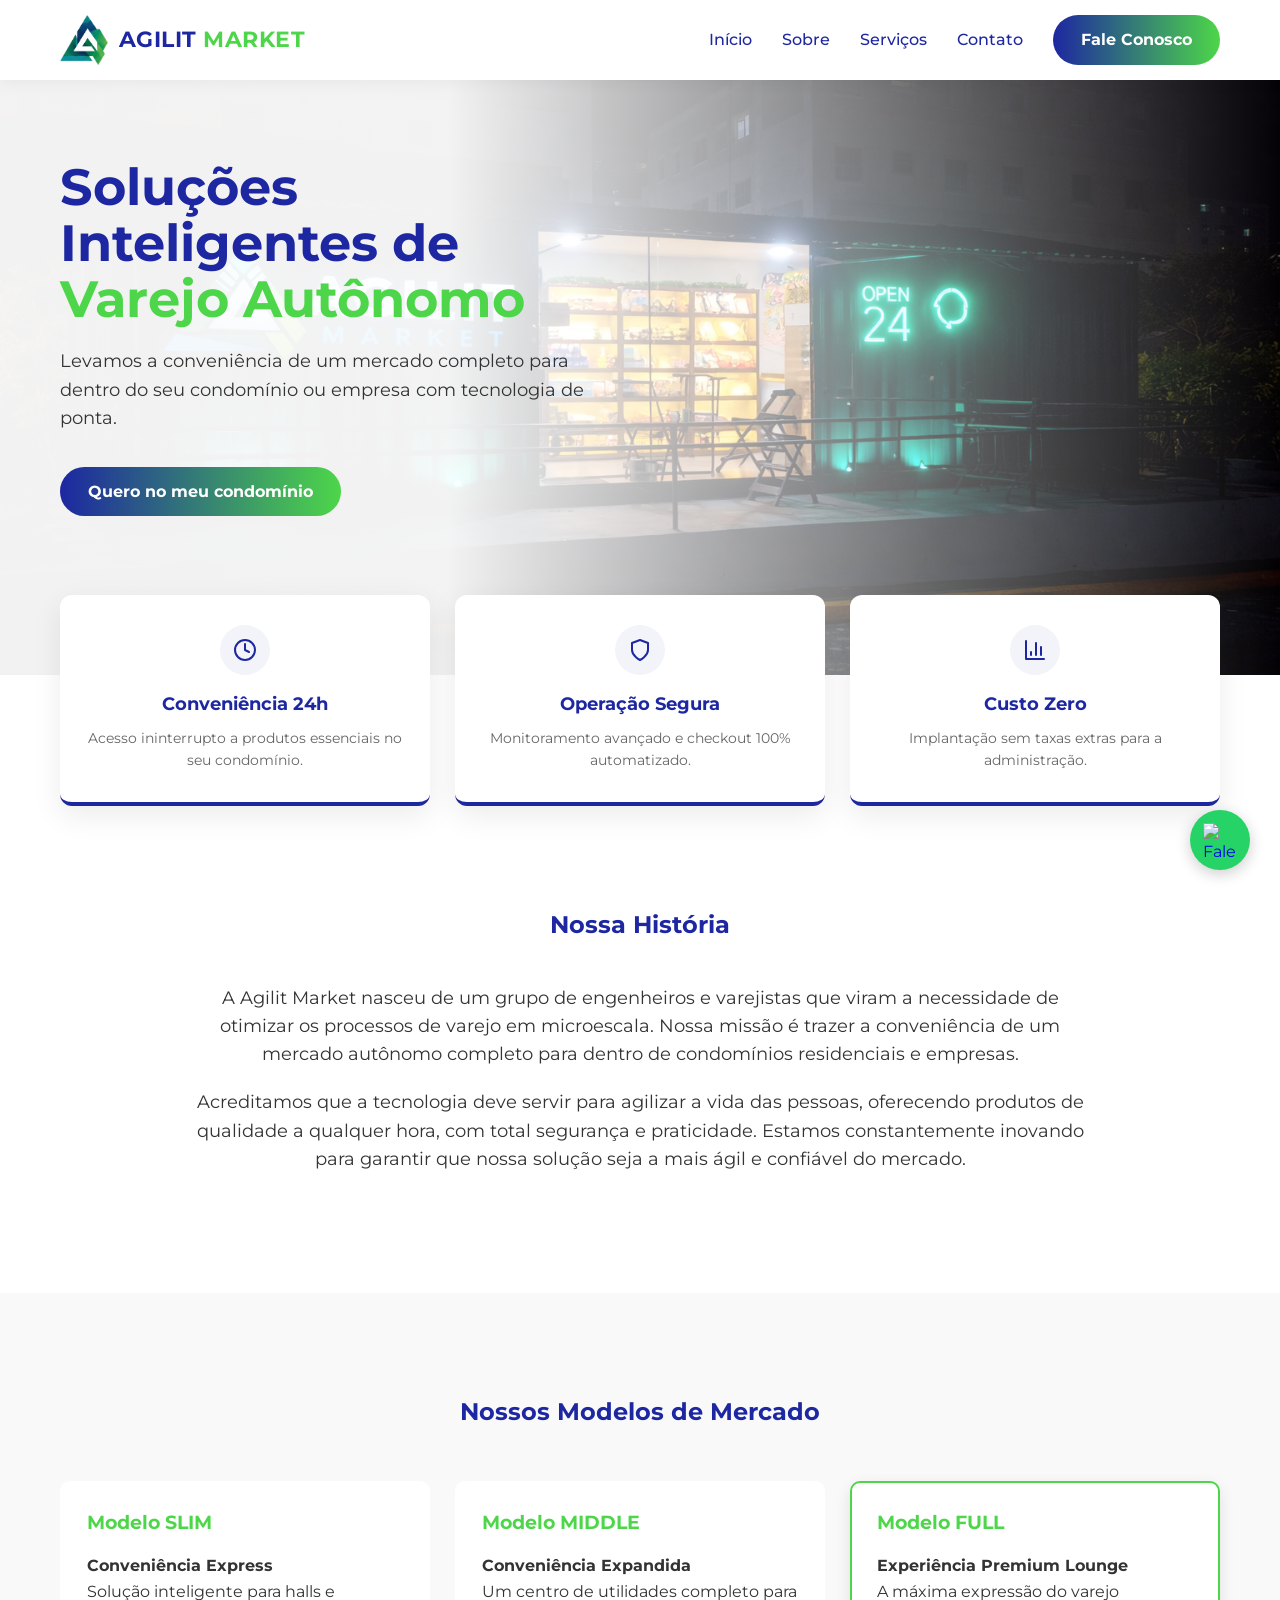
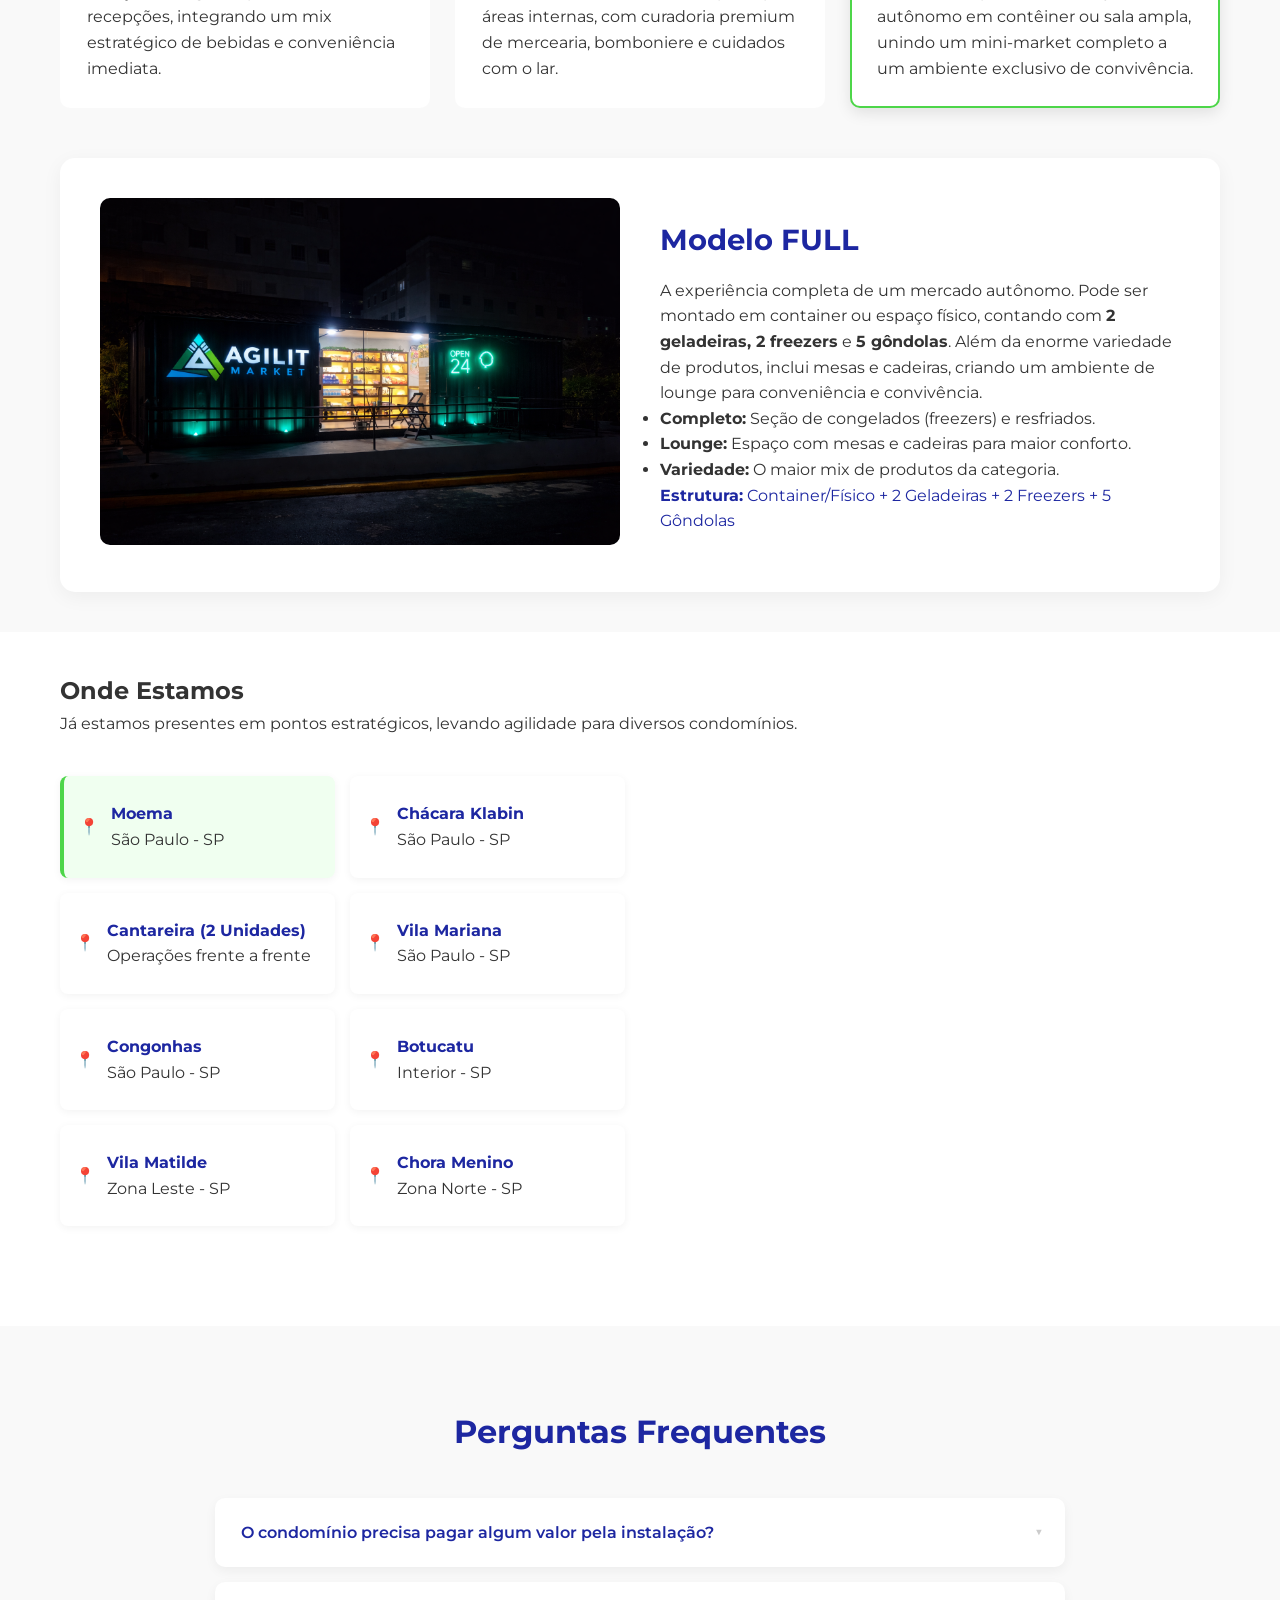
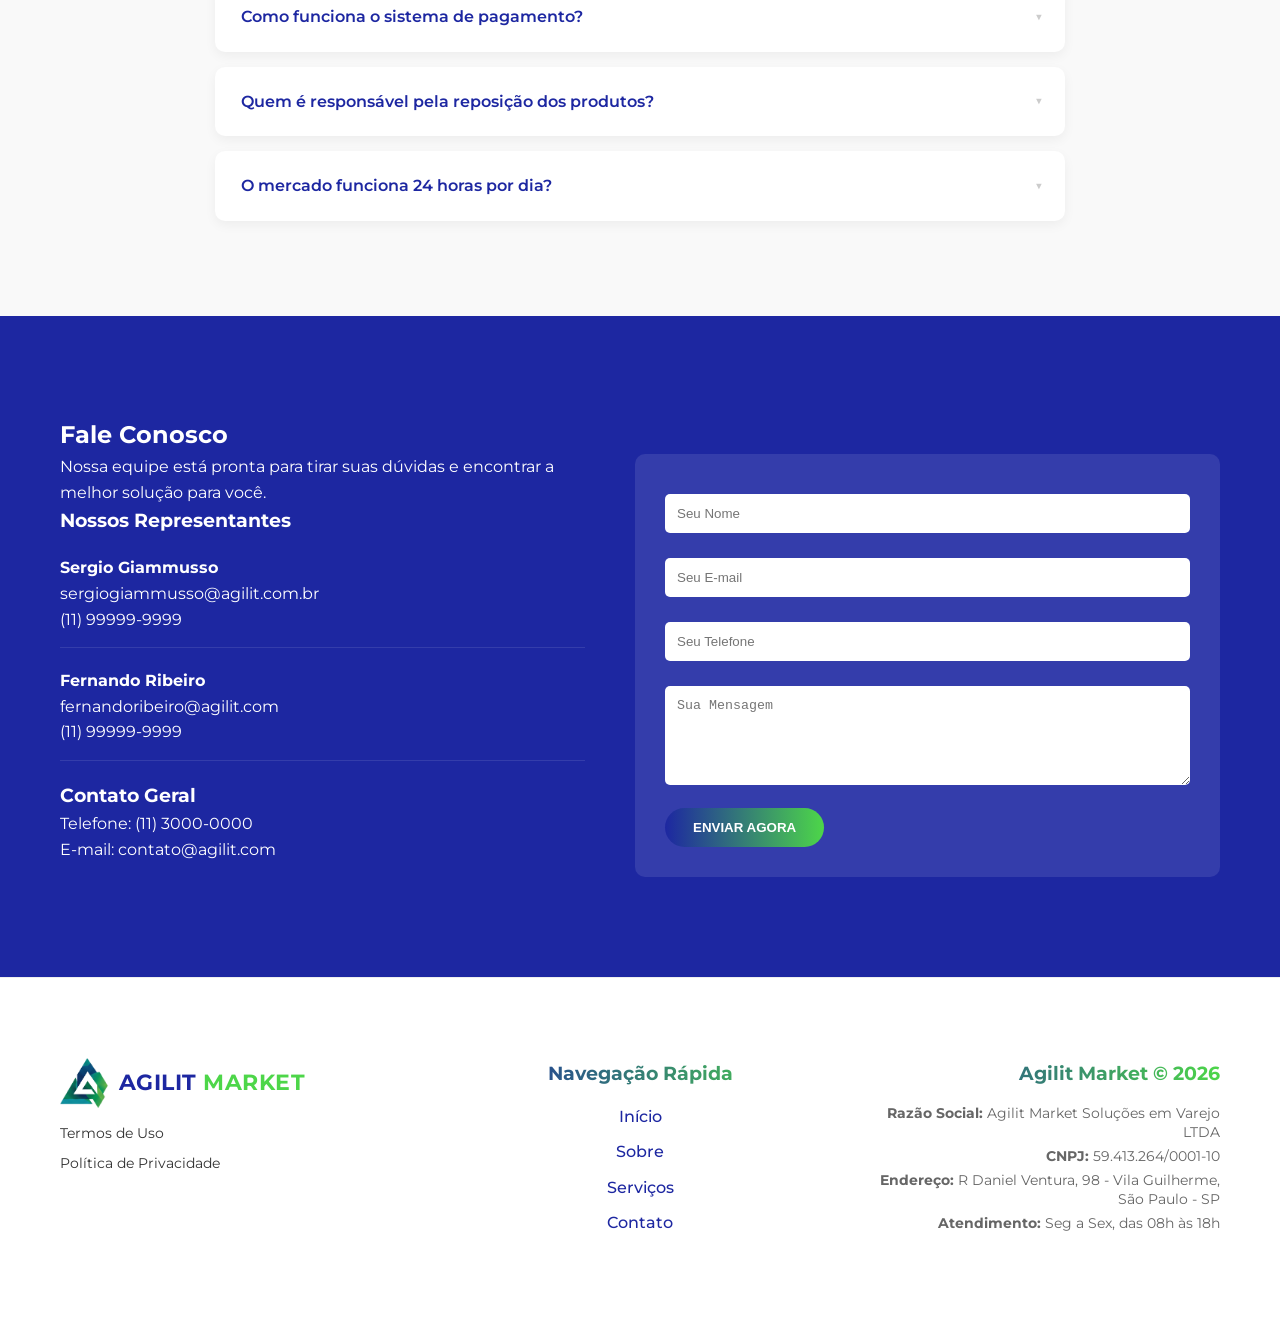
==== commit 39fba61c: "Atualização de modelos" ====
--- a/index.html
+++ b/index.html
@@ -129,22 +129,22 @@
                     <div class="modelo-card" onclick="alterarModelo('slim', this)">
                         <h3>Modelo SLIM</h3>
                         <div class="modelo-info">
-                            <p><strong>Quiosque Compacto</strong></p>
-                            <p>Focado em café e snacks. Ideal para recepções e lounges.</p>
+                            <p><strong>Conveniência Express</strong></p>
+                            <p>Solução inteligente para halls e recepções, integrando um mix estratégico de bebidas e conveniência imediata.</p>
                         </div>
                     </div>
                     <div class="modelo-card" onclick="alterarModelo('middle', this)">
                         <h3>Modelo MIDDLE</h3>
                         <div class="modelo-info">
-                            <p><strong>Micro-mercado de Contêiner</strong></p>
-                            <p>Design modular e robusto, perfeito para áreas externas e parques.</p>
+                            <p><strong>Conveniência Expandida</strong></p>
+                            <p>Um centro de utilidades completo para áreas internas, com curadoria premium de mercearia, bomboniere e cuidados com o lar.</p>
                         </div>
                     </div>
                     <div class="modelo-card ativo" onclick="alterarModelo('full', this)">
                         <h3>Modelo FULL</h3>
                         <div class="modelo-info">
-                            <p><strong>Mercado Autônomo Completo</strong></p>
-                            <p>Variedade premium com checkout automatizado e corredor completo.</p>
+                            <p><strong>Experiência Premium Lounge</strong></p>
+                            <p>A máxima expressão do varejo autônomo em contêiner ou sala ampla, unindo um mini-market completo a um ambiente exclusivo de convivência.</p>
                         </div>
                     </div>
                 </div>
